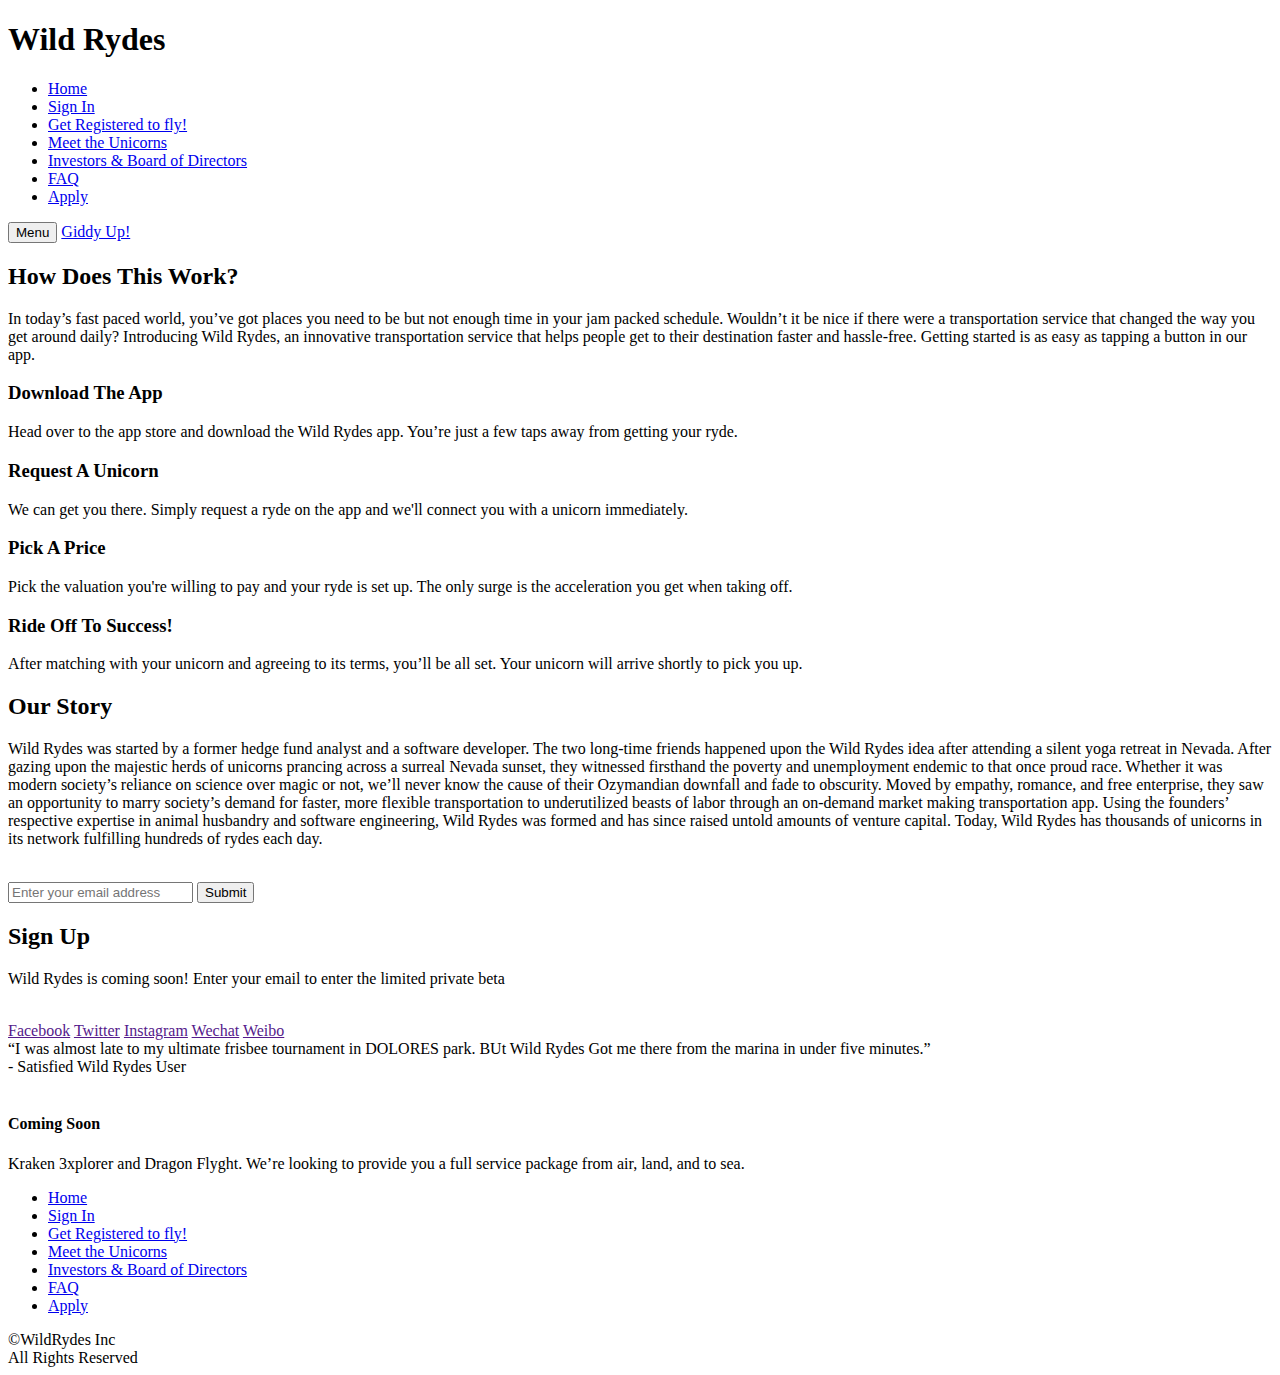
==== index.html @ d830d9fc "Add files via upload" ====
<!doctype html>
<html class="no-js" lang="">
<head>
  <meta charset="utf-8">
  <meta name="description" content="">
  <meta name="viewport" content="width=device-width, initial-scale=1">
  <title>Wild Rydes</title>

  <link rel="stylesheet" href="css/font.css">
  <link rel="stylesheet" href="css/main.css">

  <script src="js/vendor/modernizr.js"></script>
</head>
<body class="page-home">

  <header class="site-header">
    <h1 class="title">Wild Rydes</h1>
    <nav class="site-nav">
      <ul>
        <li><a href="index.html">Home</a></li>
        <li><a href="signin.html">Sign In</a></li>
        <li><a href="register.html">Get Registered to fly!</a></li>
        <li><a href="unicorns.html">Meet the Unicorns</a></li>
        <li><a href="investors.html">Investors &amp; Board of Directors</a></li>
        <li><a href="faq.html">FAQ</a></li>
        <li><a href="apply.html">Apply</a></li>
      </ul>
    </nav>
    <button type="button" class="btn-menu"><span>Menu</span></button>
    <a class="home-button" href="/register.html">Giddy Up!</a>
  </header>

  <section class="home-about">
    <div class="row column large-9 xlarge-6 xxlarge-4">
      <h2 class="section-title">How Does This Work?</h2>
      <p class="content">
        In today’s fast paced world, you’ve got places you need to be but not enough time in your jam packed schedule. Wouldn’t it be nice if there were a transportation service that changed the way you get around daily? Introducing Wild Rydes, an innovative transportation service that helps people get to their destination faster and hassle-free. Getting started is as easy as tapping a button in our app.
      </p>
    </div>

    <div class="row medium-up-2 large-up-4">
      <div class="column">
        <div class="home-about-block">
          <h3 class="title icon-download">Download The App</h3>
          <p class="content">Head over to the app store and download the Wild Rydes app. You’re just a few taps away from getting your ryde.</p>
        </div>
      </div>

      <div class="column">
        <div class="home-about-block">
          <h3 class="title icon-unicorn">Request A Unicorn</h3>
          <p class="content">We can get you there. Simply request a ryde on the app and we'll connect you with a unicorn immediately.</p>
        </div>
      </div>

      <div class="column">
        <div class="home-about-block">
          <h3 class="title icon-price">Pick A Price</h3>
          <p class="content">Pick the valuation you're willing to pay and your ryde is set up. The only surge is the acceleration you get when taking off.</p>
        </div>
      </div>

      <div class="column">
        <div class="home-about-block">
          <h3 class="title icon-success">Ride Off To Success!</h3>
          <p class="content">After matching with your unicorn and agreeing to its terms, you’ll be all set. Your unicorn will arrive shortly to pick you up.</p>
        </div>
      </div>
    </div>
  </section>

  <section class="home-story">
    <div class="row column large-9 xlarge-6 xxlarge-4">
      <h2 class="section-title">Our Story</h2>
      <p class="content">
        Wild Rydes was started by a former hedge fund analyst and a software developer. The two long-time friends happened upon the Wild Rydes idea after attending a silent yoga retreat in Nevada. After gazing upon the majestic herds of unicorns prancing across a surreal Nevada sunset, they witnessed firsthand the poverty and unemployment endemic to that once proud race. Whether it was modern society’s reliance on science over magic or not, we’ll never know the cause of their Ozymandian downfall and fade to obscurity. Moved by empathy, romance, and free enterprise, they saw an opportunity to marry society’s demand for faster, more flexible transportation to underutilized beasts of labor through an on-demand market making transportation app. Using the founders’ respective expertise in animal husbandry and software engineering, Wild Rydes was formed and has since raised untold amounts of venture capital. Today, Wild Rydes has thousands of unicorns in its network fulfilling hundreds of rydes each day.
      </p>
    </div>
  </section>

  <section class="home-sign-up">
    <div class="row column">
      <img class="icon-w" src="images/wr-home-W.png" alt="">

      <form onsubmit="javascript:void(0);">
        <input type="email" placeholder="Enter your email address">
        <button type="button">Submit</button>
      </form>

      <h2 class="section-title">Sign Up</h2>

      <p class="content">Wild Rydes is coming soon! Enter your email to enter the limited private beta</p>

      <div class="apps">
        <a class="app-icon" href=""><img src="images/wr-home-apple.png" alt=""></a>
        <a class="app-icon" href=""><img src="images/wr-home-google.png" alt=""></a>
        <a class="app-icon" href=""><img src="images/wr-home-blackberry.png" alt=""></a>
        <a class="app-icon" href=""><img src="images/wr-home-Xiaomi.png" alt=""></a>
      </div>

      <div class="social">
        <a class="icon-fb" href="">Facebook</a>
        <a class="icon-tw" href="">Twitter</a>
        <a class="icon-ig" href="">Instagram</a>
        <a class="icon-wc" href="">Wechat</a>
        <a class="icon-wb" href="">Weibo</a>
      </div>
    </div>
  </section>

  <section class="home-quote">
    <div class="row column medium-8 xxlarge-6">
      <div class="quote-wrap">
        <div class="quote">
          “I was almost late to my ultimate frisbee tournament in DOLORES park. BUt Wild Rydes Got me there from the marina in under five minutes.”
        </div>
        <div class="quoter">- Satisfied Wild Rydes User</div>
      </div>
    </div>
  </section>

  <section class="kraken-callout">
    <div class="row">
      <div class="columns medium-6 xxlarge-4 xxlarge-offset-2">
        <img src="images/wr-home-kraken.png" alt="">
      </div>

      <div class="columns medium-6 xlarge-5 xxlarge-4">
        <h4 class="title">Coming Soon</h4>
        <p class="content">
          Kraken 3xplorer and Dragon Flyght. We’re looking to provide you a full service package from air, land, and to sea.
        </p>
      </div>
    </div>
  </section>

  <footer class="site-footer">
    <div class="row column">
      <nav class="footer-nav">
        <ul>
          <li><a href="index.html">Home</a></li>
          <li><a href="signin.html">Sign In</a></li>
          <li><a href="register.html">Get Registered to fly!</a></li>
          <li><a href="unicorns.html">Meet the Unicorns</a></li>
          <li><a href="investors.html">Investors & Board of Directors</a></li>
          <li><a href="faq.html">FAQ</a></li>
          <li><a href="apply.html">Apply</a></li>
        </ul>
      </nav>
    </div>

    <div class="row column">
      <div class="footer-legal">
        &copy;WildRydes Inc<br>
        All Rights Reserved
      </div>
    </div>
  </footer>

  <script src="js/vendor.js"></script>

  <script src="js/main.js"></script>
</body>
</html>
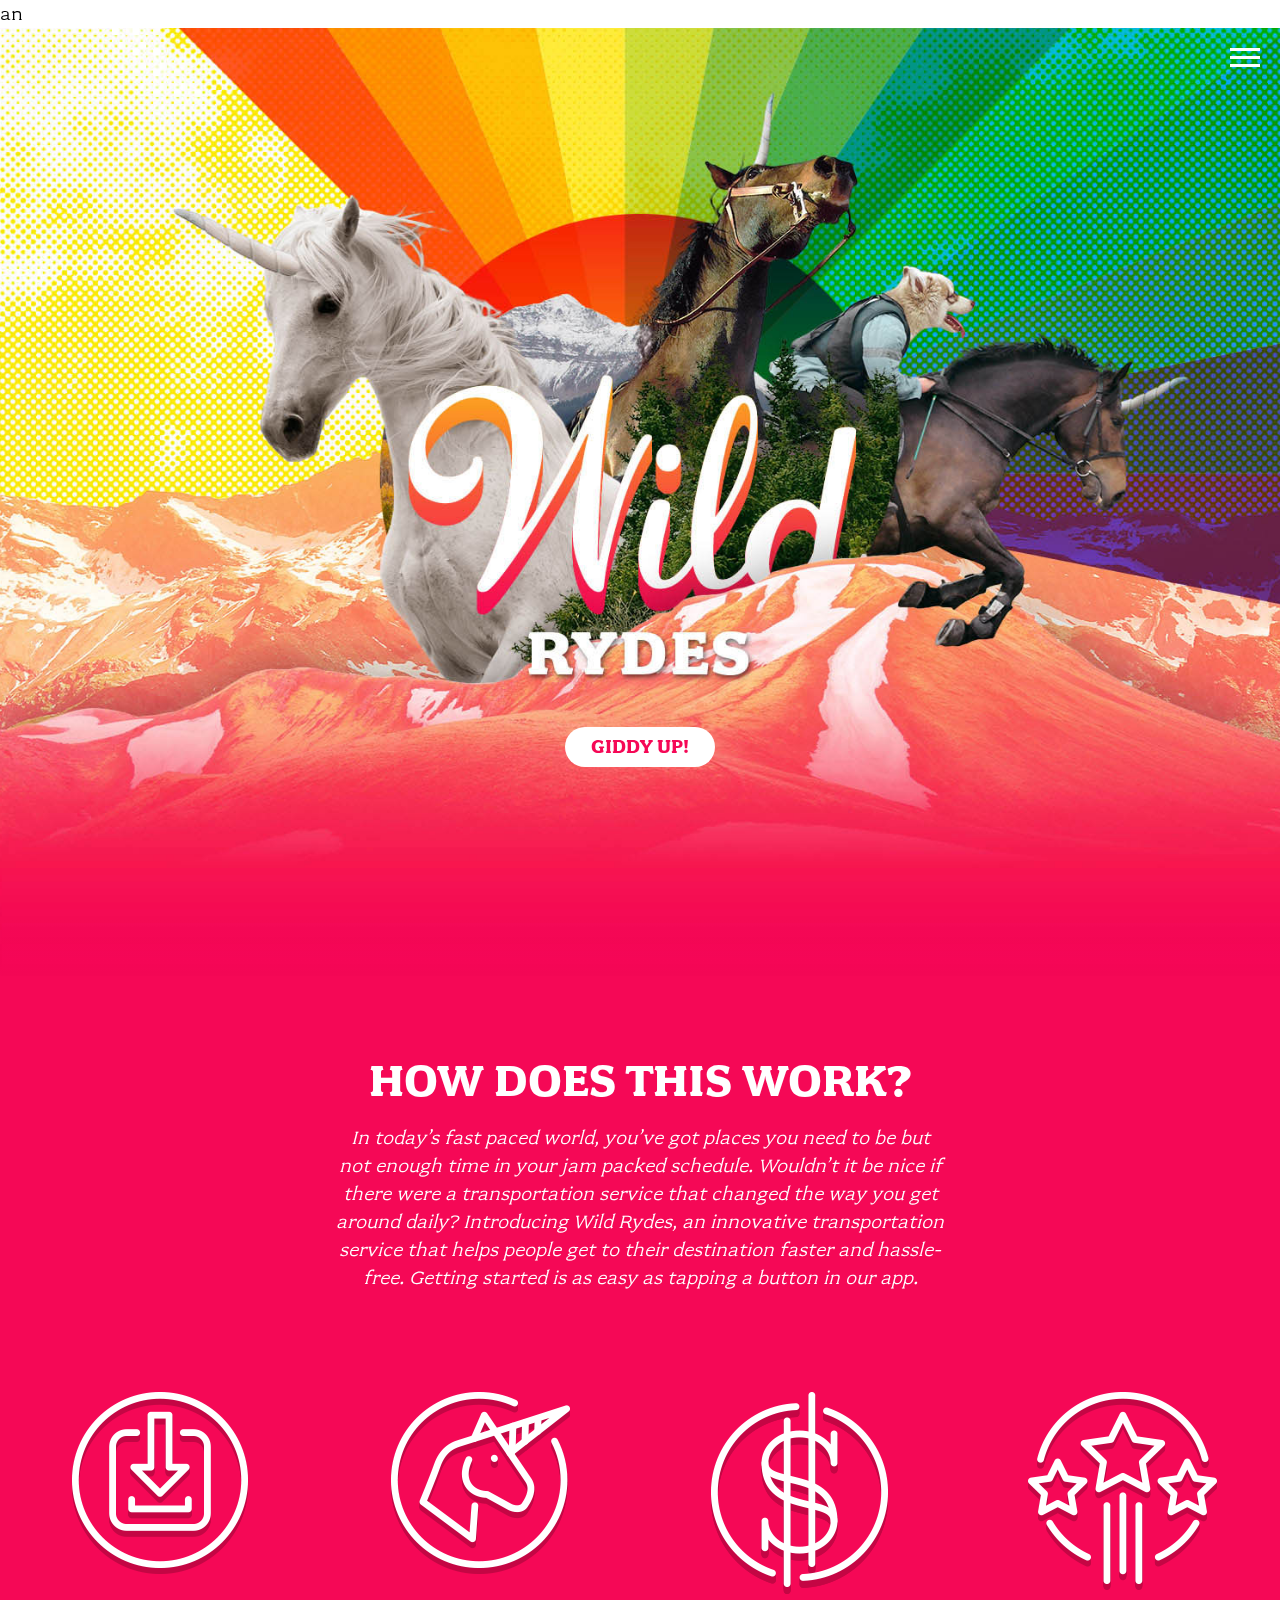
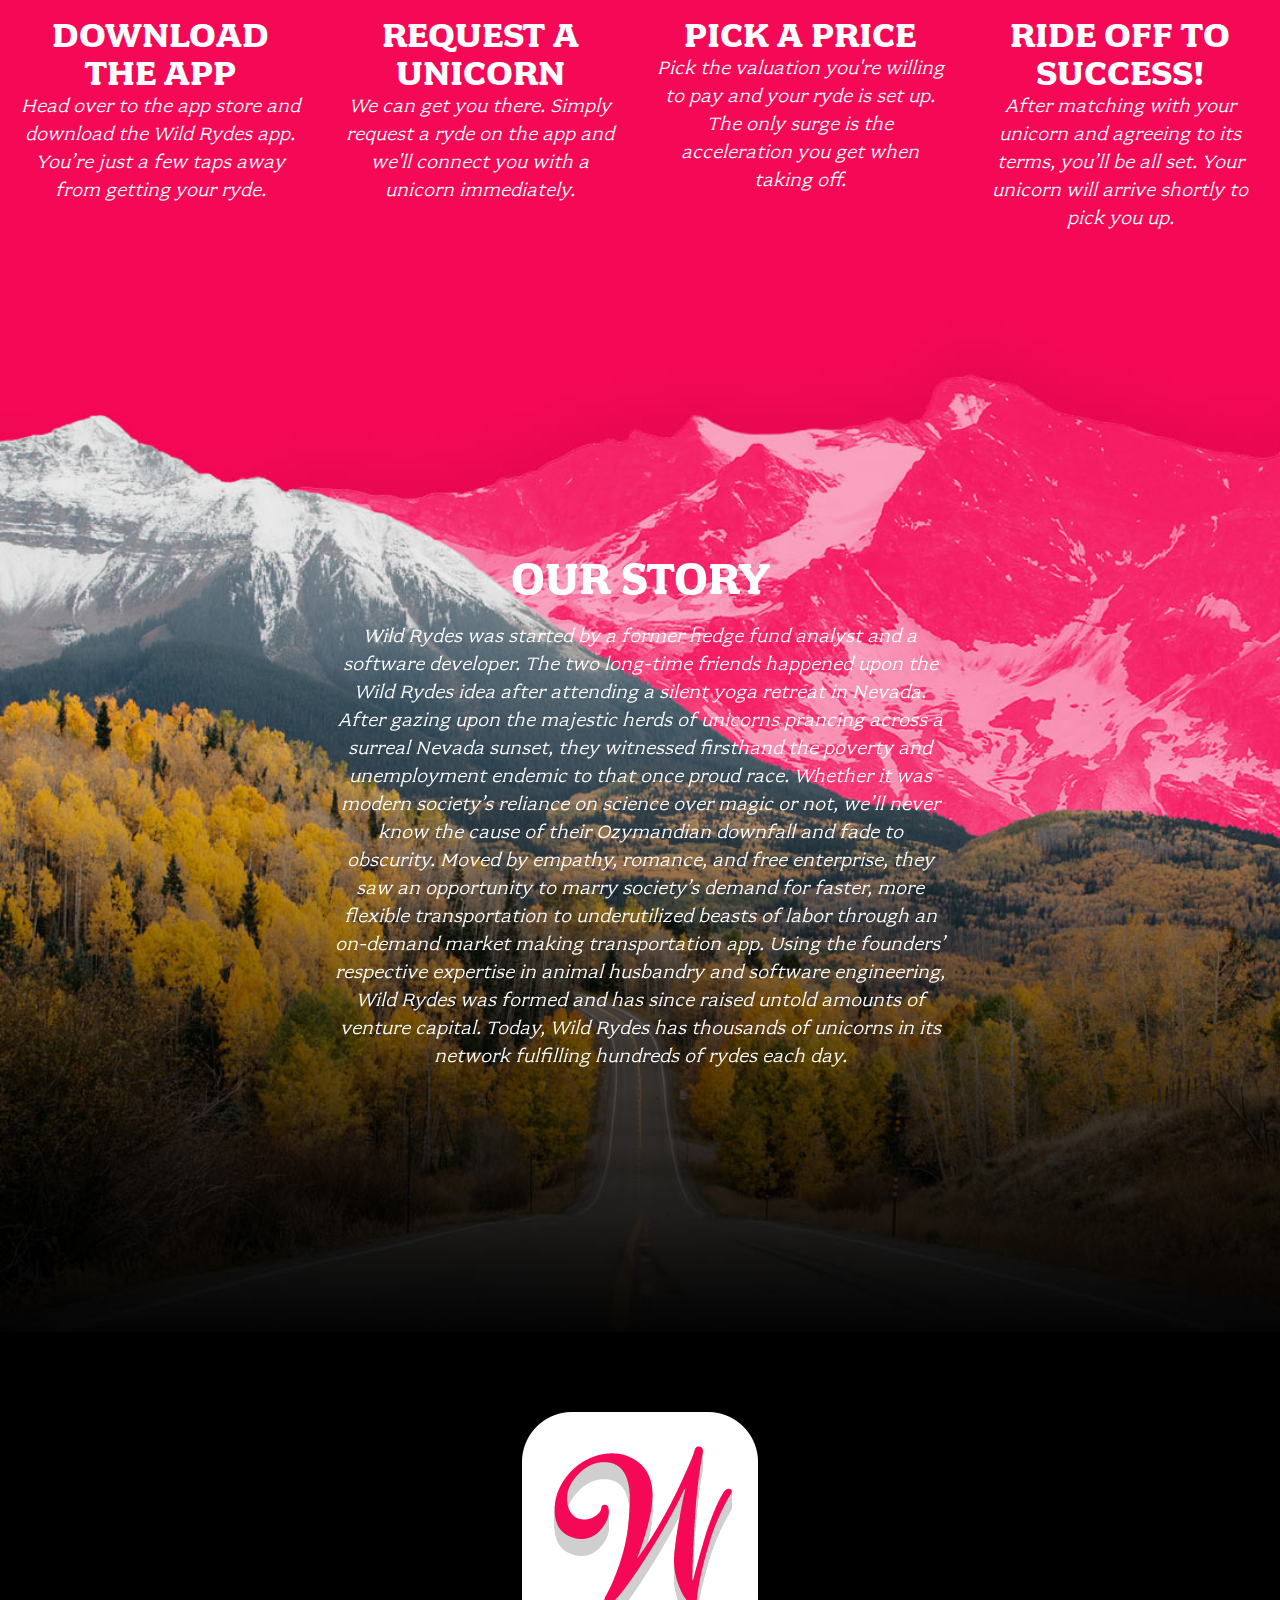
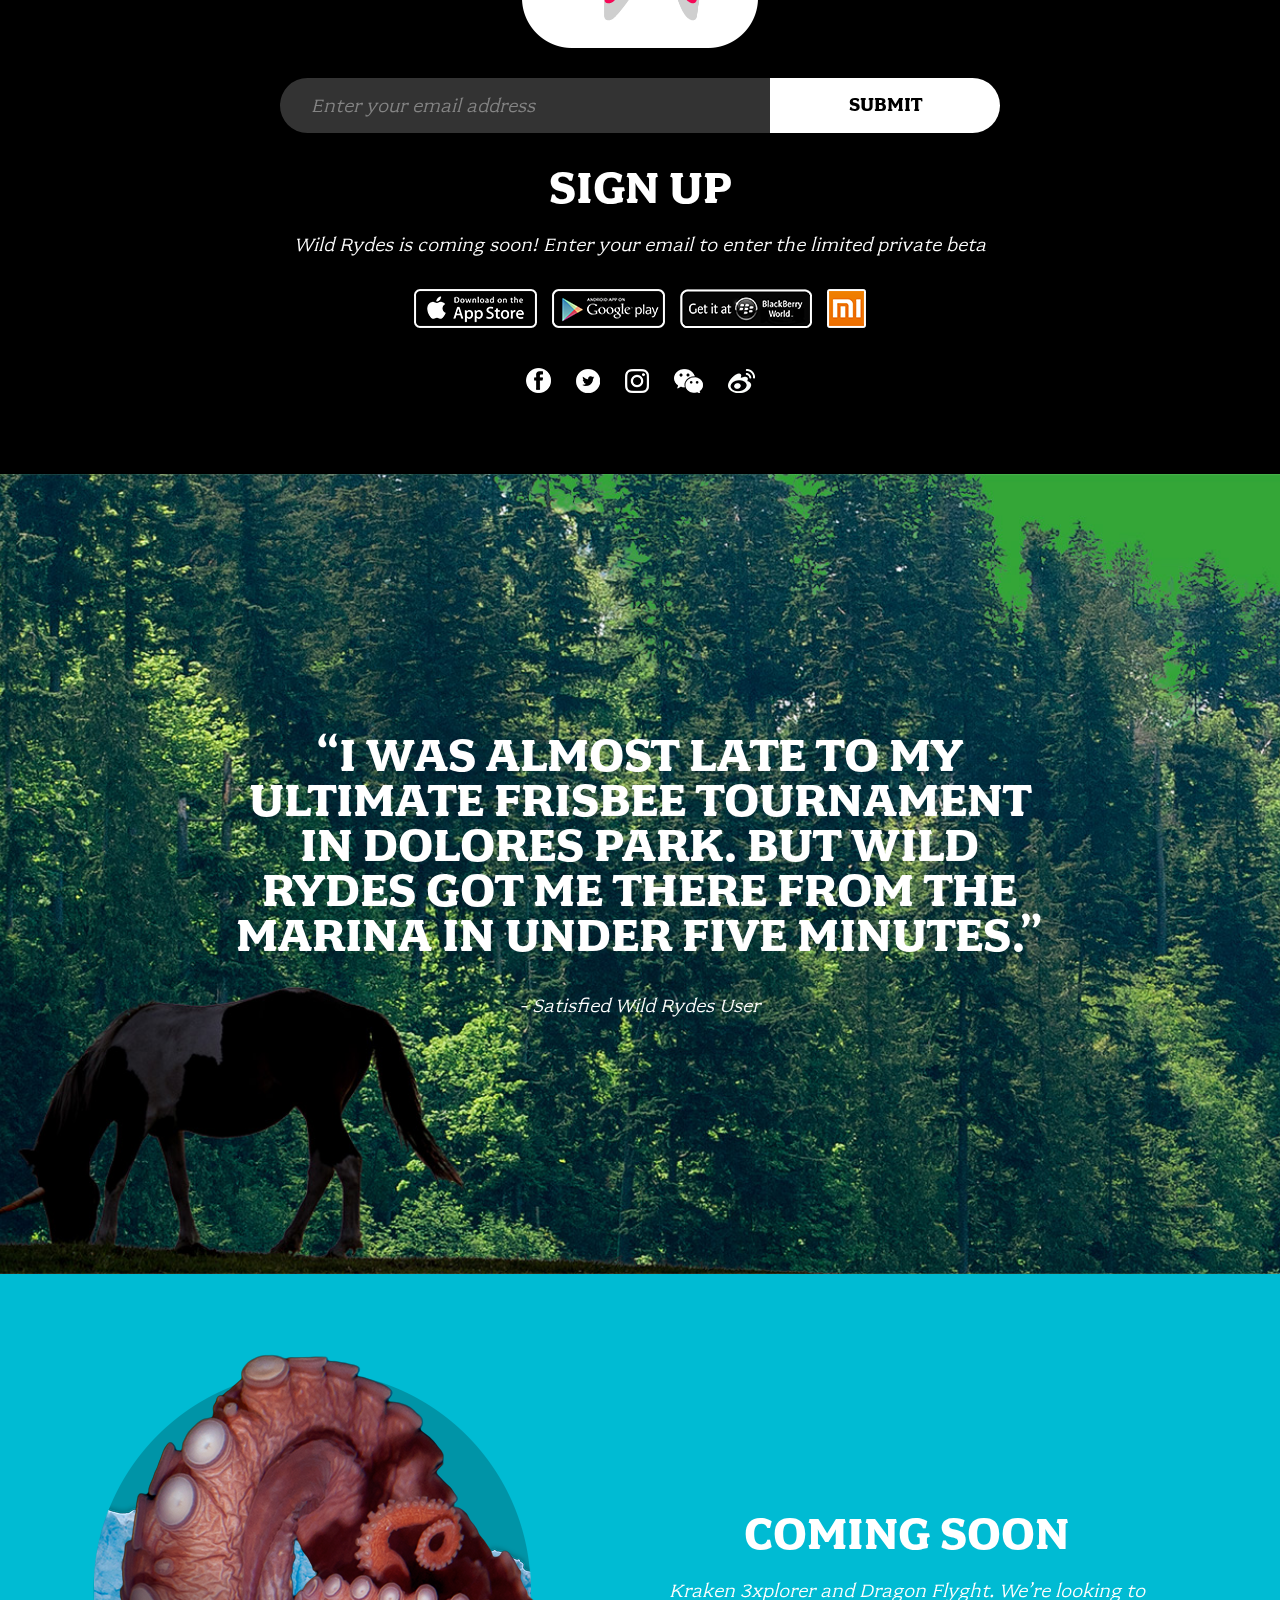
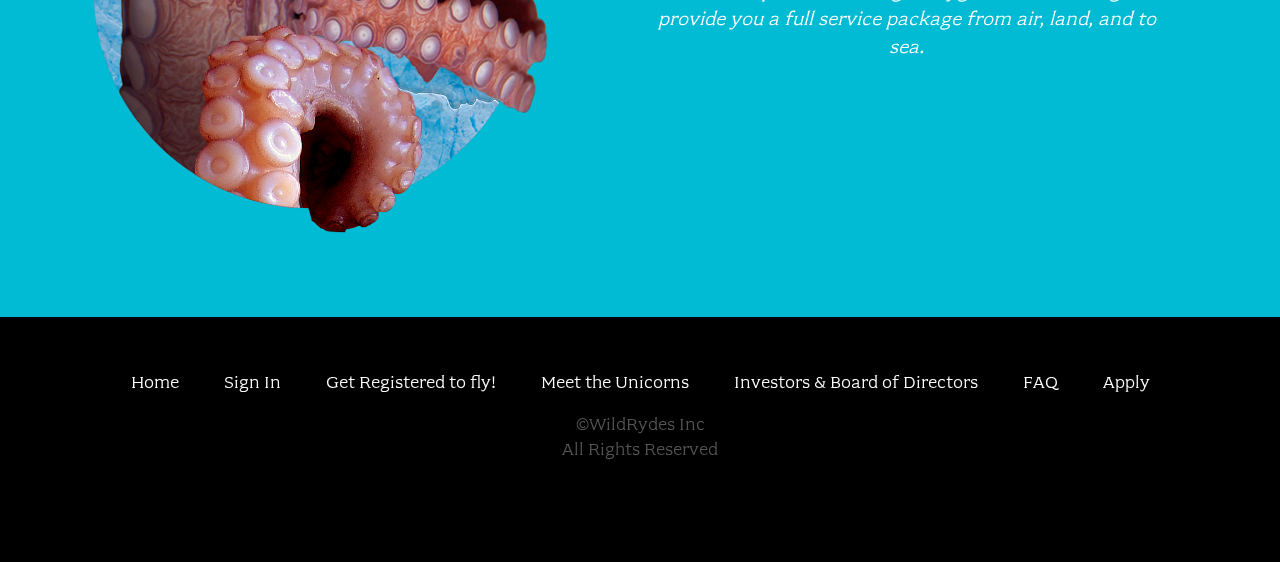
==== commit 1fa9a4ec: "Update index.html" ====
--- a/index.html
+++ b/index.html
@@ -1,4 +1,4 @@
-<!doctype html>
+an <!doctype html>
 <html class="no-js" lang="">
 <head>
   <meta charset="utf-8">
@@ -14,7 +14,7 @@
 <body class="page-home">
 
   <header class="site-header">
-    <h1 class="title">Wild Rydes</h1>
+    <h1 class="title">Ethan Oroshiba's Wild Rydes Sites</h1>
     <nav class="site-nav">
       <ul>
         <li><a href="index.html">Home</a></li>
--- a/css/font.css
+++ b/css/font.css
@@ -0,0 +1,12 @@
+@font-face {
+    font-family: "fairplex-wide";
+    font-style: normal;
+    font-weight: 400;
+    src: url("../fonts/fairplex-wide-n4.woff") format("woff2");
+}
+@font-face {
+    font-family: "fairplex-wide";
+    font-style: normal;
+    font-weight: 700;
+    src: url("../fonts/fairplex-wide-n7.woff") format("woff2");
+}
--- a/css/main.css
+++ b/css/main.css
@@ -0,0 +1 @@
+/*! normalize.css v4.2.0 | MIT License | github.com/necolas/normalize.css */html{font-family:sans-serif;line-height:1.15;-ms-text-size-adjust:100%;-webkit-text-size-adjust:100%}body{margin:0}article,aside,footer,header,nav,section{display:block}h1{font-size:2em;margin:.67em 0}figcaption,figure,main{display:block}figure{margin:1em 40px}hr{box-sizing:content-box;height:0;overflow:visible}pre{font-family:monospace,monospace;font-size:1em}a{background-color:transparent;-webkit-text-decoration-skip:objects}a:active,a:hover{outline-width:0}abbr[title]{border-bottom:none;text-decoration:underline;text-decoration:underline dotted}b,strong{font-weight:inherit;font-weight:bolder}code,kbd,samp{font-family:monospace,monospace;font-size:1em}dfn{font-style:italic}mark{background-color:#ff0;color:#000}small{font-size:80%}sub,sup{font-size:75%;line-height:0;position:relative;vertical-align:baseline}sub{bottom:-.25em}sup{top:-.5em}audio,video{display:inline-block}audio:not([controls]){display:none;height:0}img{border-style:none}svg:not(:root){overflow:hidden}button,input,optgroup,select,textarea{font:inherit;margin:0}optgroup{font-weight:700}button,input{overflow:visible}button,select{text-transform:none}[type=reset],[type=submit],button,html [type=button]{-webkit-appearance:button;cursor:pointer}[type=button]::-moz-focus-inner,[type=reset]::-moz-focus-inner,[type=submit]::-moz-focus-inner,button::-moz-focus-inner{border-style:none;padding:0}[type=button]:-moz-focusring,[type=reset]:-moz-focusring,[type=submit]:-moz-focusring,button:-moz-focusring{outline:1px dotted ButtonText}fieldset{border:1px solid silver;margin:0 2px;padding:.35em .625em .75em}legend{box-sizing:border-box;color:inherit;display:table;max-width:100%;padding:0;white-space:normal}progress{display:inline-block;vertical-align:baseline}textarea{overflow:auto}[type=checkbox],[type=radio]{box-sizing:border-box;padding:0}[type=number]::-webkit-inner-spin-button,[type=number]::-webkit-outer-spin-button{height:auto}[type=search]{-webkit-appearance:textfield;outline-offset:-2px}[type=search]::-webkit-search-cancel-button,[type=search]::-webkit-search-decoration{-webkit-appearance:none}::-webkit-file-upload-button{-webkit-appearance:button;font:inherit}details,menu{display:block}summary{display:list-item}canvas{display:inline-block}[hidden],template{display:none}.row{max-width:96.875rem;margin-left:auto;margin-right:auto}.row:after,.row:before{content:' ';display:table}.row:after{clear:both}.row.collapse>.column,.row.collapse>.columns{padding-left:0;padding-right:0}.row .row{max-width:none;margin-left:-.625rem;margin-right:-.625rem}@media screen and (min-width:40em){.row .row{margin-left:-.9375rem;margin-right:-.9375rem}}.row .row.collapse{margin-left:0;margin-right:0}.row.expanded{max-width:none}.row.expanded .row{margin-left:auto;margin-right:auto}.column,.columns{width:100%;float:left;padding-left:.625rem;padding-right:.625rem}@media screen and (min-width:40em){.column,.columns{padding-left:.9375rem;padding-right:.9375rem}}.column:last-child:not(:first-child),.columns:last-child:not(:first-child){float:right}.column.end:last-child:last-child,.end.columns:last-child:last-child{float:left}.column.row.row,.row.row.columns{float:none}.row .column.row.row,.row .row.row.columns{padding-left:0;padding-right:0;margin-left:0;margin-right:0}.small-1{width:8.3333333333%}.small-push-1{position:relative;left:8.3333333333%}.small-pull-1{position:relative;left:-8.3333333333%}.small-offset-0{margin-left:0}.small-2{width:16.6666666667%}.small-push-2{position:relative;left:16.6666666667%}.small-pull-2{position:relative;left:-16.6666666667%}.small-offset-1{margin-left:8.3333333333%}.small-3{width:25%}.small-push-3{position:relative;left:25%}.small-pull-3{position:relative;left:-25%}.small-offset-2{margin-left:16.6666666667%}.small-4{width:33.3333333333%}.small-push-4{position:relative;left:33.3333333333%}.small-pull-4{position:relative;left:-33.3333333333%}.small-offset-3{margin-left:25%}.small-5{width:41.6666666667%}.small-push-5{position:relative;left:41.6666666667%}.small-pull-5{position:relative;left:-41.6666666667%}.small-offset-4{margin-left:33.3333333333%}.small-6{width:50%}.small-push-6{position:relative;left:50%}.small-pull-6{position:relative;left:-50%}.small-offset-5{margin-left:41.6666666667%}.small-7{width:58.3333333333%}.small-push-7{position:relative;left:58.3333333333%}.small-pull-7{position:relative;left:-58.3333333333%}.small-offset-6{margin-left:50%}.small-8{width:66.6666666667%}.small-push-8{position:relative;left:66.6666666667%}.small-pull-8{position:relative;left:-66.6666666667%}.small-offset-7{margin-left:58.3333333333%}.small-9{width:75%}.small-push-9{position:relative;left:75%}.small-pull-9{position:relative;left:-75%}.small-offset-8{margin-left:66.6666666667%}.small-10{width:83.3333333333%}.small-push-10{position:relative;left:83.3333333333%}.small-pull-10{position:relative;left:-83.3333333333%}.small-offset-9{margin-left:75%}.small-11{width:91.6666666667%}.small-push-11{position:relative;left:91.6666666667%}.small-pull-11{position:relative;left:-91.6666666667%}.small-offset-10{margin-left:83.3333333333%}.small-12{width:100%}.small-offset-11{margin-left:91.6666666667%}.small-up-1>.column,.small-up-1>.columns{width:100%;float:left}.small-up-1>.column:nth-of-type(1n),.small-up-1>.columns:nth-of-type(1n){clear:none}.small-up-1>.column:nth-of-type(1n+1),.small-up-1>.columns:nth-of-type(1n+1){clear:both}.small-up-1>.column:last-child,.small-up-1>.columns:last-child{float:left}.small-up-2>.column,.small-up-2>.columns{width:50%;float:left}.small-up-2>.column:nth-of-type(1n),.small-up-2>.columns:nth-of-type(1n){clear:none}.small-up-2>.column:nth-of-type(2n+1),.small-up-2>.columns:nth-of-type(2n+1){clear:both}.small-up-2>.column:last-child,.small-up-2>.columns:last-child{float:left}.small-up-3>.column,.small-up-3>.columns{width:33.3333333333%;float:left}.small-up-3>.column:nth-of-type(1n),.small-up-3>.columns:nth-of-type(1n){clear:none}.small-up-3>.column:nth-of-type(3n+1),.small-up-3>.columns:nth-of-type(3n+1){clear:both}.small-up-3>.column:last-child,.small-up-3>.columns:last-child{float:left}.small-up-4>.column,.small-up-4>.columns{width:25%;float:left}.small-up-4>.column:nth-of-type(1n),.small-up-4>.columns:nth-of-type(1n){clear:none}.small-up-4>.column:nth-of-type(4n+1),.small-up-4>.columns:nth-of-type(4n+1){clear:both}.small-up-4>.column:last-child,.small-up-4>.columns:last-child{float:left}.small-up-5>.column,.small-up-5>.columns{width:20%;float:left}.small-up-5>.column:nth-of-type(1n),.small-up-5>.columns:nth-of-type(1n){clear:none}.small-up-5>.column:nth-of-type(5n+1),.small-up-5>.columns:nth-of-type(5n+1){clear:both}.small-up-5>.column:last-child,.small-up-5>.columns:last-child{float:left}.small-up-6>.column,.small-up-6>.columns{width:16.6666666667%;float:left}.small-up-6>.column:nth-of-type(1n),.small-up-6>.columns:nth-of-type(1n){clear:none}.small-up-6>.column:nth-of-type(6n+1),.small-up-6>.columns:nth-of-type(6n+1){clear:both}.small-up-6>.column:last-child,.small-up-6>.columns:last-child{float:left}.small-up-7>.column,.small-up-7>.columns{width:14.2857142857%;float:left}.small-up-7>.column:nth-of-type(1n),.small-up-7>.columns:nth-of-type(1n){clear:none}.small-up-7>.column:nth-of-type(7n+1),.small-up-7>.columns:nth-of-type(7n+1){clear:both}.small-up-7>.column:last-child,.small-up-7>.columns:last-child{float:left}.small-up-8>.column,.small-up-8>.columns{width:12.5%;float:left}.small-up-8>.column:nth-of-type(1n),.small-up-8>.columns:nth-of-type(1n){clear:none}.small-up-8>.column:nth-of-type(8n+1),.small-up-8>.columns:nth-of-type(8n+1){clear:both}.small-up-8>.column:last-child,.small-up-8>.columns:last-child{float:left}.small-collapse>.column,.small-collapse>.columns{padding-left:0;padding-right:0}.expanded.row .small-collapse.row,.small-collapse .row{margin-left:0;margin-right:0}.small-uncollapse>.column,.small-uncollapse>.columns{padding-left:.625rem;padding-right:.625rem}.small-centered{float:none;margin-left:auto;margin-right:auto}.small-pull-0,.small-push-0,.small-uncentered{position:static;margin-left:0;margin-right:0;float:left}@media screen and (min-width:40em){.medium-1{width:8.3333333333%}.medium-push-1{position:relative;left:8.3333333333%}.medium-pull-1{position:relative;left:-8.3333333333%}.medium-offset-0{margin-left:0}.medium-2{width:16.6666666667%}.medium-push-2{position:relative;left:16.6666666667%}.medium-pull-2{position:relative;left:-16.6666666667%}.medium-offset-1{margin-left:8.3333333333%}.medium-3{width:25%}.medium-push-3{position:relative;left:25%}.medium-pull-3{position:relative;left:-25%}.medium-offset-2{margin-left:16.6666666667%}.medium-4{width:33.3333333333%}.medium-push-4{position:relative;left:33.3333333333%}.medium-pull-4{position:relative;left:-33.3333333333%}.medium-offset-3{margin-left:25%}.medium-5{width:41.6666666667%}.medium-push-5{position:relative;left:41.6666666667%}.medium-pull-5{position:relative;left:-41.6666666667%}.medium-offset-4{margin-left:33.3333333333%}.medium-6{width:50%}.medium-push-6{position:relative;left:50%}.medium-pull-6{position:relative;left:-50%}.medium-offset-5{margin-left:41.6666666667%}.medium-7{width:58.3333333333%}.medium-push-7{position:relative;left:58.3333333333%}.medium-pull-7{position:relative;left:-58.3333333333%}.medium-offset-6{margin-left:50%}.medium-8{width:66.6666666667%}.medium-push-8{position:relative;left:66.6666666667%}.medium-pull-8{position:relative;left:-66.6666666667%}.medium-offset-7{margin-left:58.3333333333%}.medium-9{width:75%}.medium-push-9{position:relative;left:75%}.medium-pull-9{position:relative;left:-75%}.medium-offset-8{margin-left:66.6666666667%}.medium-10{width:83.3333333333%}.medium-push-10{position:relative;left:83.3333333333%}.medium-pull-10{position:relative;left:-83.3333333333%}.medium-offset-9{margin-left:75%}.medium-11{width:91.6666666667%}.medium-push-11{position:relative;left:91.6666666667%}.medium-pull-11{position:relative;left:-91.6666666667%}.medium-offset-10{margin-left:83.3333333333%}.medium-12{width:100%}.medium-offset-11{margin-left:91.6666666667%}.medium-up-1>.column,.medium-up-1>.columns{width:100%;float:left}.medium-up-1>.column:nth-of-type(1n),.medium-up-1>.columns:nth-of-type(1n){clear:none}.medium-up-1>.column:nth-of-type(1n+1),.medium-up-1>.columns:nth-of-type(1n+1){clear:both}.medium-up-1>.column:last-child,.medium-up-1>.columns:last-child{float:left}.medium-up-2>.column,.medium-up-2>.columns{width:50%;float:left}.medium-up-2>.column:nth-of-type(1n),.medium-up-2>.columns:nth-of-type(1n){clear:none}.medium-up-2>.column:nth-of-type(2n+1),.medium-up-2>.columns:nth-of-type(2n+1){clear:both}.medium-up-2>.column:last-child,.medium-up-2>.columns:last-child{float:left}.medium-up-3>.column,.medium-up-3>.columns{width:33.3333333333%;float:left}.medium-up-3>.column:nth-of-type(1n),.medium-up-3>.columns:nth-of-type(1n){clear:none}.medium-up-3>.column:nth-of-type(3n+1),.medium-up-3>.columns:nth-of-type(3n+1){clear:both}.medium-up-3>.column:last-child,.medium-up-3>.columns:last-child{float:left}.medium-up-4>.column,.medium-up-4>.columns{width:25%;float:left}.medium-up-4>.column:nth-of-type(1n),.medium-up-4>.columns:nth-of-type(1n){clear:none}.medium-up-4>.column:nth-of-type(4n+1),.medium-up-4>.columns:nth-of-type(4n+1){clear:both}.medium-up-4>.column:last-child,.medium-up-4>.columns:last-child{float:left}.medium-up-5>.column,.medium-up-5>.columns{width:20%;float:left}.medium-up-5>.column:nth-of-type(1n),.medium-up-5>.columns:nth-of-type(1n){clear:none}.medium-up-5>.column:nth-of-type(5n+1),.medium-up-5>.columns:nth-of-type(5n+1){clear:both}.medium-up-5>.column:last-child,.medium-up-5>.columns:last-child{float:left}.medium-up-6>.column,.medium-up-6>.columns{width:16.6666666667%;float:left}.medium-up-6>.column:nth-of-type(1n),.medium-up-6>.columns:nth-of-type(1n){clear:none}.medium-up-6>.column:nth-of-type(6n+1),.medium-up-6>.columns:nth-of-type(6n+1){clear:both}.medium-up-6>.column:last-child,.medium-up-6>.columns:last-child{float:left}.medium-up-7>.column,.medium-up-7>.columns{width:14.2857142857%;float:left}.medium-up-7>.column:nth-of-type(1n),.medium-up-7>.columns:nth-of-type(1n){clear:none}.medium-up-7>.column:nth-of-type(7n+1),.medium-up-7>.columns:nth-of-type(7n+1){clear:both}.medium-up-7>.column:last-child,.medium-up-7>.columns:last-child{float:left}.medium-up-8>.column,.medium-up-8>.columns{width:12.5%;float:left}.medium-up-8>.column:nth-of-type(1n),.medium-up-8>.columns:nth-of-type(1n){clear:none}.medium-up-8>.column:nth-of-type(8n+1),.medium-up-8>.columns:nth-of-type(8n+1){clear:both}.medium-up-8>.column:last-child,.medium-up-8>.columns:last-child{float:left}.medium-collapse>.column,.medium-collapse>.columns{padding-left:0;padding-right:0}.expanded.row .medium-collapse.row,.medium-collapse .row{margin-left:0;margin-right:0}.medium-uncollapse>.column,.medium-uncollapse>.columns{padding-left:.9375rem;padding-right:.9375rem}.medium-centered{float:none;margin-left:auto;margin-right:auto}.medium-pull-0,.medium-push-0,.medium-uncentered{position:static;margin-left:0;margin-right:0;float:left}}@media screen and (min-width:64em){.large-1{width:8.3333333333%}.large-push-1{position:relative;left:8.3333333333%}.large-pull-1{position:relative;left:-8.3333333333%}.large-offset-0{margin-left:0}.large-2{width:16.6666666667%}.large-push-2{position:relative;left:16.6666666667%}.large-pull-2{position:relative;left:-16.6666666667%}.large-offset-1{margin-left:8.3333333333%}.large-3{width:25%}.large-push-3{position:relative;left:25%}.large-pull-3{position:relative;left:-25%}.large-offset-2{margin-left:16.6666666667%}.large-4{width:33.3333333333%}.large-push-4{position:relative;left:33.3333333333%}.large-pull-4{position:relative;left:-33.3333333333%}.large-offset-3{margin-left:25%}.large-5{width:41.6666666667%}.large-push-5{position:relative;left:41.6666666667%}.large-pull-5{position:relative;left:-41.6666666667%}.large-offset-4{margin-left:33.3333333333%}.large-6{width:50%}.large-push-6{position:relative;left:50%}.large-pull-6{position:relative;left:-50%}.large-offset-5{margin-left:41.6666666667%}.large-7{width:58.3333333333%}.large-push-7{position:relative;left:58.3333333333%}.large-pull-7{position:relative;left:-58.3333333333%}.large-offset-6{margin-left:50%}.large-8{width:66.6666666667%}.large-push-8{position:relative;left:66.6666666667%}.large-pull-8{position:relative;left:-66.6666666667%}.large-offset-7{margin-left:58.3333333333%}.large-9{width:75%}.large-push-9{position:relative;left:75%}.large-pull-9{position:relative;left:-75%}.large-offset-8{margin-left:66.6666666667%}.large-10{width:83.3333333333%}.large-push-10{position:relative;left:83.3333333333%}.large-pull-10{position:relative;left:-83.3333333333%}.large-offset-9{margin-left:75%}.large-11{width:91.6666666667%}.large-push-11{position:relative;left:91.6666666667%}.large-pull-11{position:relative;left:-91.6666666667%}.large-offset-10{margin-left:83.3333333333%}.large-12{width:100%}.large-offset-11{margin-left:91.6666666667%}.large-up-1>.column,.large-up-1>.columns{width:100%;float:left}.large-up-1>.column:nth-of-type(1n),.large-up-1>.columns:nth-of-type(1n){clear:none}.large-up-1>.column:nth-of-type(1n+1),.large-up-1>.columns:nth-of-type(1n+1){clear:both}.large-up-1>.column:last-child,.large-up-1>.columns:last-child{float:left}.large-up-2>.column,.large-up-2>.columns{width:50%;float:left}.large-up-2>.column:nth-of-type(1n),.large-up-2>.columns:nth-of-type(1n){clear:none}.large-up-2>.column:nth-of-type(2n+1),.large-up-2>.columns:nth-of-type(2n+1){clear:both}.large-up-2>.column:last-child,.large-up-2>.columns:last-child{float:left}.large-up-3>.column,.large-up-3>.columns{width:33.3333333333%;float:left}.large-up-3>.column:nth-of-type(1n),.large-up-3>.columns:nth-of-type(1n){clear:none}.large-up-3>.column:nth-of-type(3n+1),.large-up-3>.columns:nth-of-type(3n+1){clear:both}.large-up-3>.column:last-child,.large-up-3>.columns:last-child{float:left}.large-up-4>.column,.large-up-4>.columns{width:25%;float:left}.large-up-4>.column:nth-of-type(1n),.large-up-4>.columns:nth-of-type(1n){clear:none}.large-up-4>.column:nth-of-type(4n+1),.large-up-4>.columns:nth-of-type(4n+1){clear:both}.large-up-4>.column:last-child,.large-up-4>.columns:last-child{float:left}.large-up-5>.column,.large-up-5>.columns{width:20%;float:left}.large-up-5>.column:nth-of-type(1n),.large-up-5>.columns:nth-of-type(1n){clear:none}.large-up-5>.column:nth-of-type(5n+1),.large-up-5>.columns:nth-of-type(5n+1){clear:both}.large-up-5>.column:last-child,.large-up-5>.columns:last-child{float:left}.large-up-6>.column,.large-up-6>.columns{width:16.6666666667%;float:left}.large-up-6>.column:nth-of-type(1n),.large-up-6>.columns:nth-of-type(1n){clear:none}.large-up-6>.column:nth-of-type(6n+1),.large-up-6>.columns:nth-of-type(6n+1){clear:both}.large-up-6>.column:last-child,.large-up-6>.columns:last-child{float:left}.large-up-7>.column,.large-up-7>.columns{width:14.2857142857%;float:left}.large-up-7>.column:nth-of-type(1n),.large-up-7>.columns:nth-of-type(1n){clear:none}.large-up-7>.column:nth-of-type(7n+1),.large-up-7>.columns:nth-of-type(7n+1){clear:both}.large-up-7>.column:last-child,.large-up-7>.columns:last-child{float:left}.large-up-8>.column,.large-up-8>.columns{width:12.5%;float:left}.large-up-8>.column:nth-of-type(1n),.large-up-8>.columns:nth-of-type(1n){clear:none}.large-up-8>.column:nth-of-type(8n+1),.large-up-8>.columns:nth-of-type(8n+1){clear:both}.large-up-8>.column:last-child,.large-up-8>.columns:last-child{float:left}.large-collapse>.column,.large-collapse>.columns{padding-left:0;padding-right:0}.expanded.row .large-collapse.row,.large-collapse .row{margin-left:0;margin-right:0}.large-uncollapse>.column,.large-uncollapse>.columns{padding-left:.9375rem;padding-right:.9375rem}.large-centered{float:none;margin-left:auto;margin-right:auto}.large-pull-0,.large-push-0,.large-uncentered{position:static;margin-left:0;margin-right:0;float:left}}@media screen and (min-width:75em){.xlarge-1{width:8.3333333333%}.xlarge-push-1{position:relative;left:8.3333333333%}.xlarge-pull-1{position:relative;left:-8.3333333333%}.xlarge-offset-0{margin-left:0}.xlarge-2{width:16.6666666667%}.xlarge-push-2{position:relative;left:16.6666666667%}.xlarge-pull-2{position:relative;left:-16.6666666667%}.xlarge-offset-1{margin-left:8.3333333333%}.xlarge-3{width:25%}.xlarge-push-3{position:relative;left:25%}.xlarge-pull-3{position:relative;left:-25%}.xlarge-offset-2{margin-left:16.6666666667%}.xlarge-4{width:33.3333333333%}.xlarge-push-4{position:relative;left:33.3333333333%}.xlarge-pull-4{position:relative;left:-33.3333333333%}.xlarge-offset-3{margin-left:25%}.xlarge-5{width:41.6666666667%}.xlarge-push-5{position:relative;left:41.6666666667%}.xlarge-pull-5{position:relative;left:-41.6666666667%}.xlarge-offset-4{margin-left:33.3333333333%}.xlarge-6{width:50%}.xlarge-push-6{position:relative;left:50%}.xlarge-pull-6{position:relative;left:-50%}.xlarge-offset-5{margin-left:41.6666666667%}.xlarge-7{width:58.3333333333%}.xlarge-push-7{position:relative;left:58.3333333333%}.xlarge-pull-7{position:relative;left:-58.3333333333%}.xlarge-offset-6{margin-left:50%}.xlarge-8{width:66.6666666667%}.xlarge-push-8{position:relative;left:66.6666666667%}.xlarge-pull-8{position:relative;left:-66.6666666667%}.xlarge-offset-7{margin-left:58.3333333333%}.xlarge-9{width:75%}.xlarge-push-9{position:relative;left:75%}.xlarge-pull-9{position:relative;left:-75%}.xlarge-offset-8{margin-left:66.6666666667%}.xlarge-10{width:83.3333333333%}.xlarge-push-10{position:relative;left:83.3333333333%}.xlarge-pull-10{position:relative;left:-83.3333333333%}.xlarge-offset-9{margin-left:75%}.xlarge-11{width:91.6666666667%}.xlarge-push-11{position:relative;left:91.6666666667%}.xlarge-pull-11{position:relative;left:-91.6666666667%}.xlarge-offset-10{margin-left:83.3333333333%}.xlarge-12{width:100%}.xlarge-offset-11{margin-left:91.6666666667%}.xlarge-up-1>.column,.xlarge-up-1>.columns{width:100%;float:left}.xlarge-up-1>.column:nth-of-type(1n),.xlarge-up-1>.columns:nth-of-type(1n){clear:none}.xlarge-up-1>.column:nth-of-type(1n+1),.xlarge-up-1>.columns:nth-of-type(1n+1){clear:both}.xlarge-up-1>.column:last-child,.xlarge-up-1>.columns:last-child{float:left}.xlarge-up-2>.column,.xlarge-up-2>.columns{width:50%;float:left}.xlarge-up-2>.column:nth-of-type(1n),.xlarge-up-2>.columns:nth-of-type(1n){clear:none}.xlarge-up-2>.column:nth-of-type(2n+1),.xlarge-up-2>.columns:nth-of-type(2n+1){clear:both}.xlarge-up-2>.column:last-child,.xlarge-up-2>.columns:last-child{float:left}.xlarge-up-3>.column,.xlarge-up-3>.columns{width:33.3333333333%;float:left}.xlarge-up-3>.column:nth-of-type(1n),.xlarge-up-3>.columns:nth-of-type(1n){clear:none}.xlarge-up-3>.column:nth-of-type(3n+1),.xlarge-up-3>.columns:nth-of-type(3n+1){clear:both}.xlarge-up-3>.column:last-child,.xlarge-up-3>.columns:last-child{float:left}.xlarge-up-4>.column,.xlarge-up-4>.columns{width:25%;float:left}.xlarge-up-4>.column:nth-of-type(1n),.xlarge-up-4>.columns:nth-of-type(1n){clear:none}.xlarge-up-4>.column:nth-of-type(4n+1),.xlarge-up-4>.columns:nth-of-type(4n+1){clear:both}.xlarge-up-4>.column:last-child,.xlarge-up-4>.columns:last-child{float:left}.xlarge-up-5>.column,.xlarge-up-5>.columns{width:20%;float:left}.xlarge-up-5>.column:nth-of-type(1n),.xlarge-up-5>.columns:nth-of-type(1n){clear:none}.xlarge-up-5>.column:nth-of-type(5n+1),.xlarge-up-5>.columns:nth-of-type(5n+1){clear:both}.xlarge-up-5>.column:last-child,.xlarge-up-5>.columns:last-child{float:left}.xlarge-up-6>.column,.xlarge-up-6>.columns{width:16.6666666667%;float:left}.xlarge-up-6>.column:nth-of-type(1n),.xlarge-up-6>.columns:nth-of-type(1n){clear:none}.xlarge-up-6>.column:nth-of-type(6n+1),.xlarge-up-6>.columns:nth-of-type(6n+1){clear:both}.xlarge-up-6>.column:last-child,.xlarge-up-6>.columns:last-child{float:left}.xlarge-up-7>.column,.xlarge-up-7>.columns{width:14.2857142857%;float:left}.xlarge-up-7>.column:nth-of-type(1n),.xlarge-up-7>.columns:nth-of-type(1n){clear:none}.xlarge-up-7>.column:nth-of-type(7n+1),.xlarge-up-7>.columns:nth-of-type(7n+1){clear:both}.xlarge-up-7>.column:last-child,.xlarge-up-7>.columns:last-child{float:left}.xlarge-up-8>.column,.xlarge-up-8>.columns{width:12.5%;float:left}.xlarge-up-8>.column:nth-of-type(1n),.xlarge-up-8>.columns:nth-of-type(1n){clear:none}.xlarge-up-8>.column:nth-of-type(8n+1),.xlarge-up-8>.columns:nth-of-type(8n+1){clear:both}.xlarge-up-8>.column:last-child,.xlarge-up-8>.columns:last-child{float:left}.xlarge-collapse>.column,.xlarge-collapse>.columns{padding-left:0;padding-right:0}.expanded.row .xlarge-collapse.row,.xlarge-collapse .row{margin-left:0;margin-right:0}.xlarge-uncollapse>.column,.xlarge-uncollapse>.columns{padding-left:.9375rem;padding-right:.9375rem}.xlarge-centered{float:none;margin-left:auto;margin-right:auto}.xlarge-pull-0,.xlarge-push-0,.xlarge-uncentered{position:static;margin-left:0;margin-right:0;float:left}}@media screen and (min-width:90em){.xxlarge-1{width:8.3333333333%}.xxlarge-push-1{position:relative;left:8.3333333333%}.xxlarge-pull-1{position:relative;left:-8.3333333333%}.xxlarge-offset-0{margin-left:0}.xxlarge-2{width:16.6666666667%}.xxlarge-push-2{position:relative;left:16.6666666667%}.xxlarge-pull-2{position:relative;left:-16.6666666667%}.xxlarge-offset-1{margin-left:8.3333333333%}.xxlarge-3{width:25%}.xxlarge-push-3{position:relative;left:25%}.xxlarge-pull-3{position:relative;left:-25%}.xxlarge-offset-2{margin-left:16.6666666667%}.xxlarge-4{width:33.3333333333%}.xxlarge-push-4{position:relative;left:33.3333333333%}.xxlarge-pull-4{position:relative;left:-33.3333333333%}.xxlarge-offset-3{margin-left:25%}.xxlarge-5{width:41.6666666667%}.xxlarge-push-5{position:relative;left:41.6666666667%}.xxlarge-pull-5{position:relative;left:-41.6666666667%}.xxlarge-offset-4{margin-left:33.3333333333%}.xxlarge-6{width:50%}.xxlarge-push-6{position:relative;left:50%}.xxlarge-pull-6{position:relative;left:-50%}.xxlarge-offset-5{margin-left:41.6666666667%}.xxlarge-7{width:58.3333333333%}.xxlarge-push-7{position:relative;left:58.3333333333%}.xxlarge-pull-7{position:relative;left:-58.3333333333%}.xxlarge-offset-6{margin-left:50%}.xxlarge-8{width:66.6666666667%}.xxlarge-push-8{position:relative;left:66.6666666667%}.xxlarge-pull-8{position:relative;left:-66.6666666667%}.xxlarge-offset-7{margin-left:58.3333333333%}.xxlarge-9{width:75%}.xxlarge-push-9{position:relative;left:75%}.xxlarge-pull-9{position:relative;left:-75%}.xxlarge-offset-8{margin-left:66.6666666667%}.xxlarge-10{width:83.3333333333%}.xxlarge-push-10{position:relative;left:83.3333333333%}.xxlarge-pull-10{position:relative;left:-83.3333333333%}.xxlarge-offset-9{margin-left:75%}.xxlarge-11{width:91.6666666667%}.xxlarge-push-11{position:relative;left:91.6666666667%}.xxlarge-pull-11{position:relative;left:-91.6666666667%}.xxlarge-offset-10{margin-left:83.3333333333%}.xxlarge-12{width:100%}.xxlarge-offset-11{margin-left:91.6666666667%}.xxlarge-up-1>.column,.xxlarge-up-1>.columns{width:100%;float:left}.xxlarge-up-1>.column:nth-of-type(1n),.xxlarge-up-1>.columns:nth-of-type(1n){clear:none}.xxlarge-up-1>.column:nth-of-type(1n+1),.xxlarge-up-1>.columns:nth-of-type(1n+1){clear:both}.xxlarge-up-1>.column:last-child,.xxlarge-up-1>.columns:last-child{float:left}.xxlarge-up-2>.column,.xxlarge-up-2>.columns{width:50%;float:left}.xxlarge-up-2>.column:nth-of-type(1n),.xxlarge-up-2>.columns:nth-of-type(1n){clear:none}.xxlarge-up-2>.column:nth-of-type(2n+1),.xxlarge-up-2>.columns:nth-of-type(2n+1){clear:both}.xxlarge-up-2>.column:last-child,.xxlarge-up-2>.columns:last-child{float:left}.xxlarge-up-3>.column,.xxlarge-up-3>.columns{width:33.3333333333%;float:left}.xxlarge-up-3>.column:nth-of-type(1n),.xxlarge-up-3>.columns:nth-of-type(1n){clear:none}.xxlarge-up-3>.column:nth-of-type(3n+1),.xxlarge-up-3>.columns:nth-of-type(3n+1){clear:both}.xxlarge-up-3>.column:last-child,.xxlarge-up-3>.columns:last-child{float:left}.xxlarge-up-4>.column,.xxlarge-up-4>.columns{width:25%;float:left}.xxlarge-up-4>.column:nth-of-type(1n),.xxlarge-up-4>.columns:nth-of-type(1n){clear:none}.xxlarge-up-4>.column:nth-of-type(4n+1),.xxlarge-up-4>.columns:nth-of-type(4n+1){clear:both}.xxlarge-up-4>.column:last-child,.xxlarge-up-4>.columns:last-child{float:left}.xxlarge-up-5>.column,.xxlarge-up-5>.columns{width:20%;float:left}.xxlarge-up-5>.column:nth-of-type(1n),.xxlarge-up-5>.columns:nth-of-type(1n){clear:none}.xxlarge-up-5>.column:nth-of-type(5n+1),.xxlarge-up-5>.columns:nth-of-type(5n+1){clear:both}.xxlarge-up-5>.column:last-child,.xxlarge-up-5>.columns:last-child{float:left}.xxlarge-up-6>.column,.xxlarge-up-6>.columns{width:16.6666666667%;float:left}.xxlarge-up-6>.column:nth-of-type(1n),.xxlarge-up-6>.columns:nth-of-type(1n){clear:none}.xxlarge-up-6>.column:nth-of-type(6n+1),.xxlarge-up-6>.columns:nth-of-type(6n+1){clear:both}.xxlarge-up-6>.column:last-child,.xxlarge-up-6>.columns:last-child{float:left}.xxlarge-up-7>.column,.xxlarge-up-7>.columns{width:14.2857142857%;float:left}.xxlarge-up-7>.column:nth-of-type(1n),.xxlarge-up-7>.columns:nth-of-type(1n){clear:none}.xxlarge-up-7>.column:nth-of-type(7n+1),.xxlarge-up-7>.columns:nth-of-type(7n+1){clear:both}.xxlarge-up-7>.column:last-child,.xxlarge-up-7>.columns:last-child{float:left}.xxlarge-up-8>.column,.xxlarge-up-8>.columns{width:12.5%;float:left}.xxlarge-up-8>.column:nth-of-type(1n),.xxlarge-up-8>.columns:nth-of-type(1n){clear:none}.xxlarge-up-8>.column:nth-of-type(8n+1),.xxlarge-up-8>.columns:nth-of-type(8n+1){clear:both}.xxlarge-up-8>.column:last-child,.xxlarge-up-8>.columns:last-child{float:left}.xxlarge-collapse>.column,.xxlarge-collapse>.columns{padding-left:0;padding-right:0}.expanded.row .xxlarge-collapse.row,.xxlarge-collapse .row{margin-left:0;margin-right:0}.xxlarge-uncollapse>.column,.xxlarge-uncollapse>.columns{padding-left:.9375rem;padding-right:.9375rem}.xxlarge-centered{float:none;margin-left:auto;margin-right:auto}.xxlarge-pull-0,.xxlarge-push-0,.xxlarge-uncentered{position:static;margin-left:0;margin-right:0;float:left}}.footer-nav ul,.site-nav ul{margin:0;padding:0;list-style:none}*,:after,:before{box-sizing:border-box}html{line-height:1.4}html.menu-opened{overflow:hidden}body{font-family:fairplex-wide,serif;font-size:125%;-webkit-font-smoothing:antialiased;-moz-osx-font-smoothing:grayscale}h1,h2,h3,h4,h5{line-height:1;margin:0 0 .9375rem;text-transform:uppercase;font-size:1.5rem}@media screen and (min-width:40em){h1,h2,h3,h4,h5{font-size:2.25rem}}@media screen and (min-width:64em){h1,h2,h3,h4,h5{font-size:3rem}}::-webkit-input-placeholder{color:hsla(0,0%,100%,.4);font-style:italic}::-moz-placeholder{color:hsla(0,0%,100%,.4);font-style:italic}:-ms-input-placeholder{color:hsla(0,0%,100%,.4);font-style:italic}a{color:#f50856;text-decoration:none}img{max-width:100%}.content{font-style:italic}.site-nav{background:url(../images/star-pattern.png) 50% hsla(0,0%,100%,.2);-webkit-box-align:center;-ms-flex-align:center;align-items:center;display:-webkit-box;display:-ms-flexbox;display:flex;-webkit-box-pack:center;-ms-flex-pack:center;justify-content:center;text-align:center;position:fixed;top:0;left:0;opacity:0;height:100vh;width:100%;z-index:-1;-webkit-transition:all .2s ease-in-out;transition:all .2s ease-in-out}.menu-opened .site-nav{opacity:1;z-index:100}.site-nav li{margin:.9375rem 0}.site-nav a{color:#000;font-weight:700}.site-nav a:hover{color:#f50856}@media screen and (min-width:40em){.site-nav a{font-size:2.5rem}}@media screen and (min-width:64em){.site-nav a{font-size:3.125rem}}.btn-menu{background:none;width:30px;height:19px;-webkit-appearance:none;-moz-appearance:none;appearance:none;border:none;cursor:pointer;outline:none;position:absolute;padding:0;right:1.25rem;top:1.25rem;z-index:200;text-indent:-999em}.btn-menu span,.btn-menu span:after,.btn-menu span:before{cursor:pointer;width:30px;height:3px}.btn-menu span{display:block;position:relative;background:#fff;-webkit-transition:all 0ms .3s;transition:all 0ms .3s}.btn-menu span:before{bottom:8px;-webkit-transition:bottom .3s cubic-bezier(.23,1,.32,1) .3s,-webkit-transform .3s cubic-bezier(.23,1,.32,1);transition:bottom .3s cubic-bezier(.23,1,.32,1) .3s,-webkit-transform .3s cubic-bezier(.23,1,.32,1);transition:bottom .3s cubic-bezier(.23,1,.32,1) .3s,transform .3s cubic-bezier(.23,1,.32,1);transition:bottom .3s cubic-bezier(.23,1,.32,1) .3s,transform .3s cubic-bezier(.23,1,.32,1),-webkit-transform .3s cubic-bezier(.23,1,.32,1)}.btn-menu span:after,.btn-menu span:before{content:"";position:absolute;left:0;background:#fff}.btn-menu span:after{top:8px;-webkit-transition:top .3s cubic-bezier(.23,1,.32,1) .3s,-webkit-transform .3s cubic-bezier(.23,1,.32,1);transition:top .3s cubic-bezier(.23,1,.32,1) .3s,-webkit-transform .3s cubic-bezier(.23,1,.32,1);transition:top .3s cubic-bezier(.23,1,.32,1) .3s,transform .3s cubic-bezier(.23,1,.32,1);transition:top .3s cubic-bezier(.23,1,.32,1) .3s,transform .3s cubic-bezier(.23,1,.32,1),-webkit-transform .3s cubic-bezier(.23,1,.32,1)}.menu-opened .btn-menu span{background:hsla(0,0%,100%,0)}.menu-opened .btn-menu span:after{background:#000;top:0;-webkit-transform:rotate(45deg);transform:rotate(45deg);-webkit-transition:top .3s cubic-bezier(.23,1,.32,1),-webkit-transform .3s cubic-bezier(.23,1,.32,1) .3s;transition:top .3s cubic-bezier(.23,1,.32,1),-webkit-transform .3s cubic-bezier(.23,1,.32,1) .3s;transition:top .3s cubic-bezier(.23,1,.32,1),transform .3s cubic-bezier(.23,1,.32,1) .3s;transition:top .3s cubic-bezier(.23,1,.32,1),transform .3s cubic-bezier(.23,1,.32,1) .3s,-webkit-transform .3s cubic-bezier(.23,1,.32,1) .3s}.menu-opened .btn-menu span:before{background:#000;bottom:0;-webkit-transform:rotate(-45deg);transform:rotate(-45deg);-webkit-transition:bottom .3s cubic-bezier(.23,1,.32,1),-webkit-transform .3s cubic-bezier(.23,1,.32,1) .3s;transition:bottom .3s cubic-bezier(.23,1,.32,1),-webkit-transform .3s cubic-bezier(.23,1,.32,1) .3s;transition:bottom .3s cubic-bezier(.23,1,.32,1),transform .3s cubic-bezier(.23,1,.32,1) .3s;transition:bottom .3s cubic-bezier(.23,1,.32,1),transform .3s cubic-bezier(.23,1,.32,1) .3s,-webkit-transform .3s cubic-bezier(.23,1,.32,1) .3s}.site-logo{display:block;background:url(../images/wr-logo-white.png) no-repeat;height:3.5rem;width:15.1875rem;text-indent:-999em;margin:0 auto 2.5rem}.site-logo.dark{background:url(../images/wr-logo-black.png) no-repeat}@media screen and (min-width:64em){.site-logo{margin-bottom:6.25rem}}.site-footer{background:#000;padding:2.5rem 0;text-align:center}@media screen and (min-width:40em){.site-footer{padding:3.125rem 0 6.25rem}}.footer-nav{margin-bottom:.9375rem}.footer-nav ul{line-height:1.5}@media screen and (min-width:40em){.footer-nav li{display:inline-block;margin:0 .625rem}}@media screen and (min-width:64em){.footer-nav li{margin:0 1.25rem}}.footer-nav a{color:#fff;font-size:1.125rem}.footer-nav a:hover{color:#f50856}.footer-legal{color:#555;font-size:1.125rem}.page-home .site-header{position:relative}.page-home .site-header .title{background:url(../images/wr-home-top.jpg) no-repeat top;background-size:cover;padding-bottom:70.2753441802%;margin:0;text-indent:-999em;position:relative}@media screen and (min-width:75em){.page-home .site-header .title:after{background:-webkit-linear-gradient(top,transparent,rgba(243,8,85,.85) 99%,rgba(245,8,86,.85));background:linear-gradient(180deg,transparent 0,rgba(243,8,85,.85) 99%,rgba(245,8,86,.85));content:'';height:3.75rem;width:100%;position:absolute;left:0;bottom:0}}.page-home .home-button{-webkit-appearance:none;-moz-appearance:none;appearance:none;background:#fff;border:1px solid transparent;border-radius:1.25rem;color:#f50856;font-size:1.25rem;text-transform:uppercase;padding:.3125rem 1.5625rem;position:absolute;left:50%;bottom:5%;-webkit-transform:translateX(-50%);transform:translateX(-50%);font-weight:700}@media screen and (min-width:40em){.page-home .home-button{bottom:22%}}.home-about{background:#f50856;color:#fff;padding:5rem 0;text-align:center}.home-about-block{margin:2.5rem 0}@media screen and (min-width:64em){.home-about-block{margin:5rem 0 0}}@media screen and (min-width:90em){.home-about-block{max-width:15rem;margin-left:auto;margin-right:auto}}.home-about-block .title{margin:0}.home-about-block .title:before{content:'';display:block;margin:0 auto 1.25rem;height:12.75rem}@media screen and (min-width:64em){.home-about-block .title{font-size:2.375rem}}.home-about-block .content{margin:0}.home-about-block .icon-download:before{background:url(../images/wr-home-block-1.png) no-repeat;width:11rem}.home-about-block .icon-unicorn:before{background:url(../images/wr-home-block-2.png) no-repeat;width:14.75rem}.home-about-block .icon-price:before{background:url(../images/wr-home-block-3.png) no-repeat;width:13.75rem}.home-about-block .icon-success:before{background:url(../images/wr-home-block-4.png) no-repeat;width:14.75rem}.home-story{background:url(../images/wr-home-about.jpg) no-repeat bottom;background-size:cover;color:#fff;text-align:center;padding:5rem 0}@media screen and (min-width:64em){.home-story{height:54.6875rem;display:-webkit-box;display:-ms-flexbox;display:flex;-webkit-box-align:center;-ms-flex-align:center;align-items:center}}@media screen and (min-width:75em){.home-story{height:63.75rem}}.home-sign-up{background:#000;color:#fff;text-align:center;padding:5rem 0}.home-sign-up .icon-w{max-width:50%}@media screen and (min-width:64em){.home-sign-up .icon-w{max-width:100%}}.home-sign-up form{max-width:45rem;margin:1.875rem auto;overflow:hidden}.home-sign-up form input{background:#333;border:1px solid transparent;color:#fff;padding:.3125rem;outline:none;width:100%}@media screen and (min-width:40em){.home-sign-up form input{border-top-left-radius:40px;border-bottom-left-radius:40px;float:left;height:3.4375rem;padding:.3125rem 1.875rem;width:calc(100% - 230px)}}.home-sign-up form button{background:#fff;border:1px solid transparent;color:#000;font-weight:700;text-transform:uppercase;outline:none;width:100%}@media screen and (min-width:40em){.home-sign-up form button{border-top-right-radius:40px;border-bottom-right-radius:40px;float:left;height:3.4375rem;width:14.375rem}}.home-sign-up .apps{margin:1.875rem 0}@media screen and (min-width:40em){.home-sign-up .apps a{margin:0 .3125rem}}.home-sign-up .social a{display:inline-block;text-indent:-999em;height:1.5rem;width:1.5rem;margin:0 .625rem;vertical-align:middle}.home-sign-up .social .icon-fb{background:url(../images/wr-home-facebook.png) no-repeat;height:1.5625rem;width:1.5625rem}.home-sign-up .social .icon-tw{background:url(../images/wr-home-twitter.png) no-repeat}.home-sign-up .social .icon-ig{background:url(../images/wr-home-instagram.png) no-repeat}.home-sign-up .social .icon-wc{background:url(../images/wr-home-wechat.png) no-repeat;width:1.8125rem}.home-sign-up .social .icon-wb{background:url(../images/wr-home-weibo.png) no-repeat;width:1.6875rem}.home-quote{background:url(../images/wr-home-quote.jpg) no-repeat bottom;background-size:cover;color:#fff;text-align:center;padding:5rem 0;line-height:.9}@media screen and (min-width:40em){.home-quote{display:-webkit-box;display:-ms-flexbox;display:flex;-webkit-box-align:center;-ms-flex-align:center;align-items:center}}@media screen and (min-width:64em){.home-quote{height:37.5rem}}@media screen and (min-width:75em){.home-quote{height:50rem}}.home-quote .quote{text-transform:uppercase;font-weight:900;margin-bottom:2.5rem}@media screen and (min-width:40em){.home-quote .quote{font-size:1.875rem}}@media screen and (min-width:64em){.home-quote .quote{font-size:3.125rem}}.home-quote .quoter{font-style:italic}.kraken-callout{background:#00bbd3;color:#fff;text-align:center;padding:5rem 0}@media screen and (min-width:40em){.kraken-callout .row{display:-webkit-box;display:-ms-flexbox;display:flex;-webkit-box-align:center;-ms-flex-align:center;align-items:center}}.kraken-callout img{max-width:80%;margin-bottom:1.25rem}@media screen and (min-width:40em){.kraken-callout img{max-width:100%;margin:0}}.page-unicorns .site-header{background:url(../images/wr-unicorn-header.png) no-repeat top;background-size:cover;text-align:center;padding:1.875rem 0}@media screen and (min-width:64em){.page-unicorns .site-header{min-height:31.25rem}}@media screen and (min-width:90em){.page-unicorns .site-header{min-height:40.625rem}}.unicorns-list{margin-top:2.5rem;text-align:center}@media screen and (min-width:64em){.unicorns-list{margin-bottom:3.75rem}}.unicorns-list img{margin-bottom:1.25rem}.unicorns-list .title{margin:0}.unicorns-list .subtitle{font-style:italic}.unicorns-list .subtitle:after{content:'-';display:block}.unicorns-list .content{margin-top:0}.unicorns-list .unicorn{overflow:hidden;margin-bottom:1.875rem}@media screen and (min-width:40em){.unicorns-list .unicorn{display:-webkit-box;display:-ms-flexbox;display:flex;-webkit-box-align:center;-ms-flex-align:center;align-items:center}}.unicorns-list .jimmy .subtitle,.unicorns-list .jimmy .title{color:#f50856}.unicorns-list .henry .subtitle,.unicorns-list .henry .title{color:#00bbd3}.unicorns-list .veronica .subtitle,.unicorns-list .veronica .title{color:#ffc400}.page-investors .top-section{background:url(../images/wr-investors-header.png) no-repeat bottom;background-size:cover;text-align:center;padding:1.875rem 0}@media screen and (min-width:64em){.page-investors .top-section{padding-bottom:3.75rem}}.investors-list{color:#fff;text-align:center}@media screen and (min-width:64em){.investors-list{margin-top:3.75rem}}.investors-list .investor{margin:0 auto 2.5rem;max-width:25rem}@media screen and (min-width:64em){.investors-list .investor{max-width:100%}}.investors-list .title{-webkit-hyphens:auto;-ms-hyphens:auto;hyphens:auto;margin:0}.investors-list .title:before{content:'';display:block;margin:0 auto 1.25rem;height:10.875rem}@media screen and (min-width:40em){.investors-list .title{font-size:1.875rem}}.investors-list .title.pcp:before{background:url(../images/wr-investors-pcp.png) no-repeat 50%;width:8.8125rem}.investors-list .title.awesome:before{background:url(../images/wr-investors-awesome.png) no-repeat 50%;width:7.75rem}.investors-list .title.barn:before{background:url(../images/wr-investors-thebarn.png) no-repeat 50%;width:7.4375rem}.investors-list .subtitle{font-style:italic}.board-directors{background:#000;color:#fff;text-align:center}@media screen and (min-width:64em){.board-directors{padding:1.875rem 0}}.board-directors .block{display:-webkit-box;display:-ms-flexbox;display:flex;-webkit-box-align:center;-ms-flex-align:center;align-items:center;-webkit-box-pack:center;-ms-flex-pack:center;justify-content:center;-webkit-box-orient:vertical;-webkit-box-direction:normal;-ms-flex-direction:column;flex-direction:column;padding:1.25rem;min-height:15.625rem;margin-bottom:.9375rem;background-position:50%;background-repeat:no-repeat;background-size:cover}@media screen and (min-width:64em){.board-directors .block{margin-bottom:1.875rem;min-height:24.375rem}}.board-directors .block:not(.intro){color:#000}.board-directors .block:not(.intro) .title{margin:0 0 .625rem}@media screen and (min-width:40em){.board-directors .block:not(.intro) .title{font-size:1.875rem}}.board-directors .block.one{background-image:url(../images/wr-investors-1.png)}.board-directors .block.two{background-image:url(../images/wr-investors-2.png)}.board-directors .block.three{background-image:url(../images/wr-investors-3.png)}.board-directors .block.four{background-image:url(../images/wr-investors-4.png)}.board-directors .block.five{background-image:url(../images/wr-investors-5.png)}.board-directors .content{margin:0;line-height:1.1}.page-faq .site-header{background:url(../images/wr-faq-header.jpg) no-repeat top;background-size:cover;color:#fff;text-align:center;padding:1.875rem 0}@media screen and (min-width:64em){.page-faq .site-header{min-height:30rem}}@media screen and (min-width:75em){.page-faq .site-header{min-height:34.375rem}}.faq-list{padding:2.5rem 0}@media screen and (min-width:40em){.faq-list{padding:3.75rem 0}}@media screen and (min-width:64em){.faq-list{font-size:1.5rem;padding:5rem 0}}.faq-list dl{margin:0}.faq-list dt{font-weight:700}.faq-list dd{margin:0 0 1.875rem}.page-apply .site-header{background:url(../images/wr-apply-header.png) no-repeat bottom;background-size:cover;color:#fff;text-align:center;padding:1.875rem 0}@media screen and (min-width:64em){.page-apply .site-header{min-height:30rem}}@media screen and (min-width:75em){.page-apply .site-header{min-height:34.375rem}}.page-apply .content{font-style:normal;font-weight:700;padding:2.5rem 0}@media screen and (min-width:64em){.page-apply .content{font-size:1.5rem}}
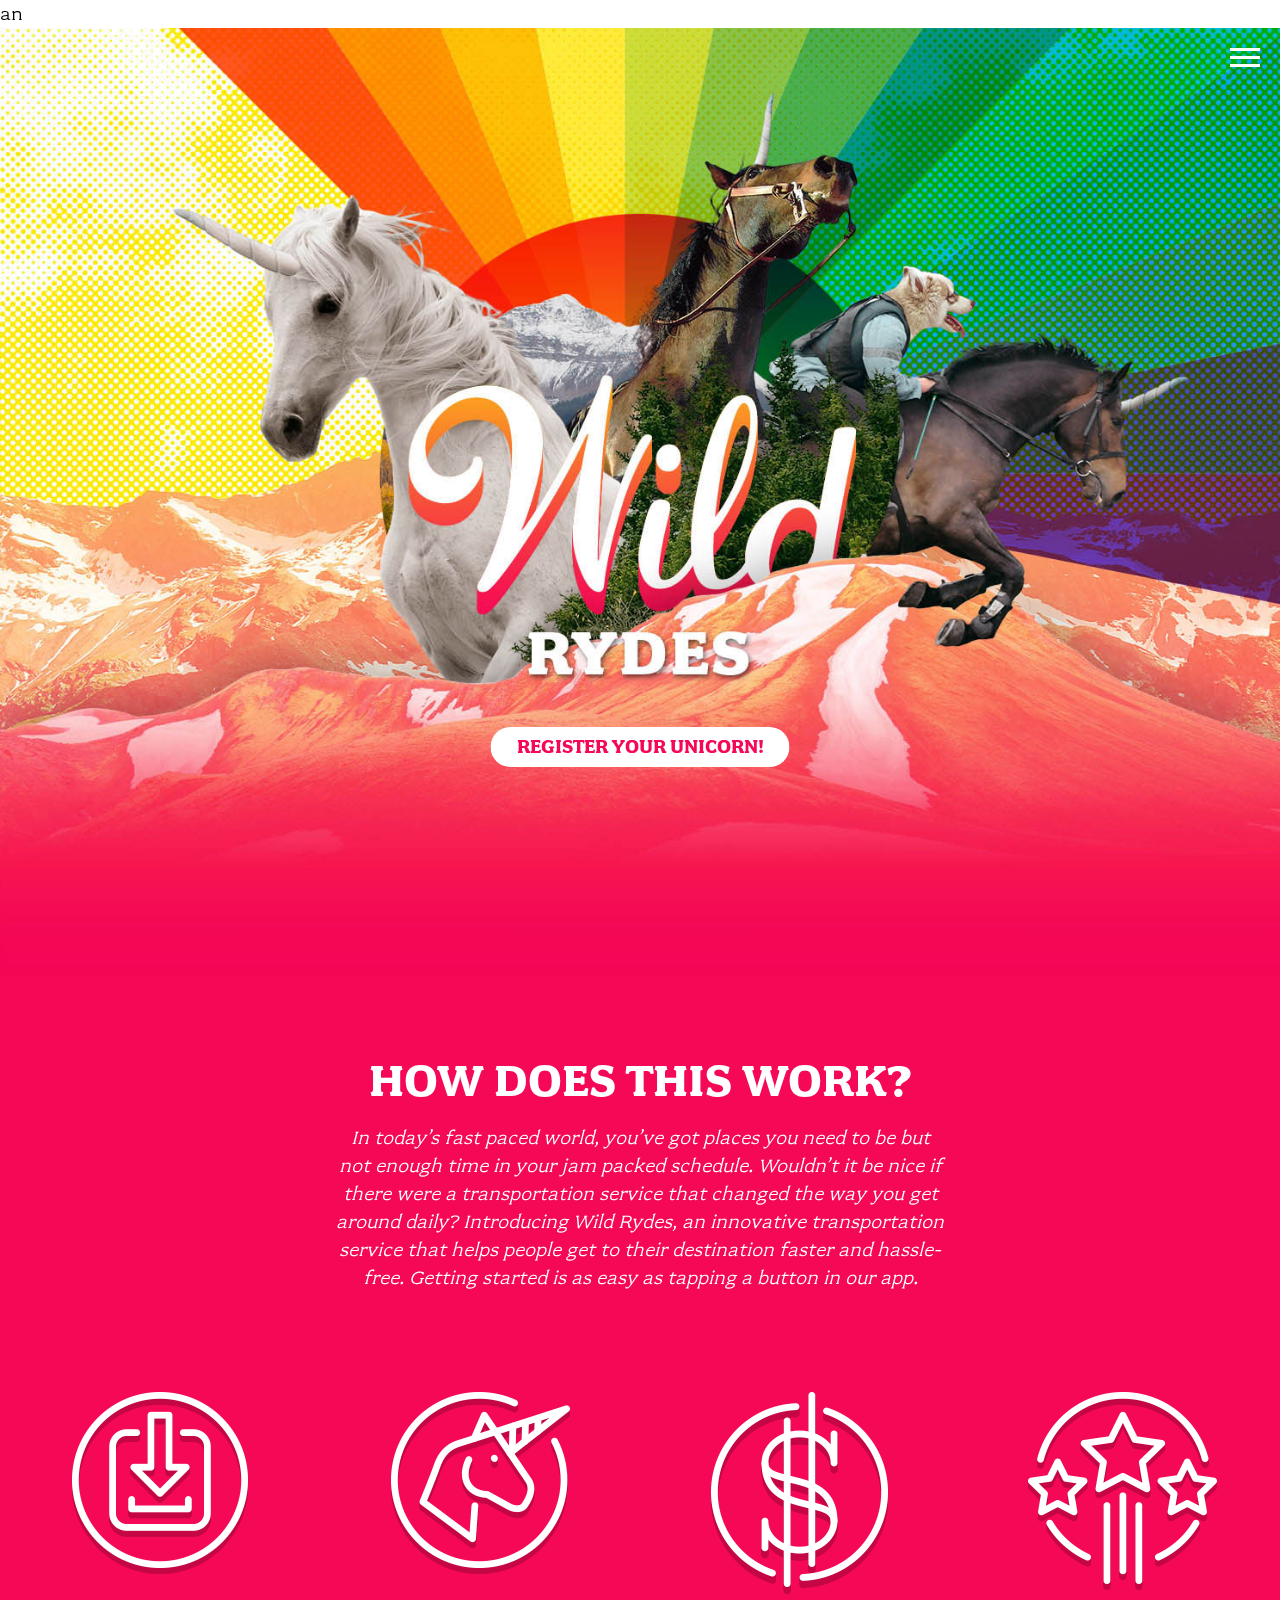
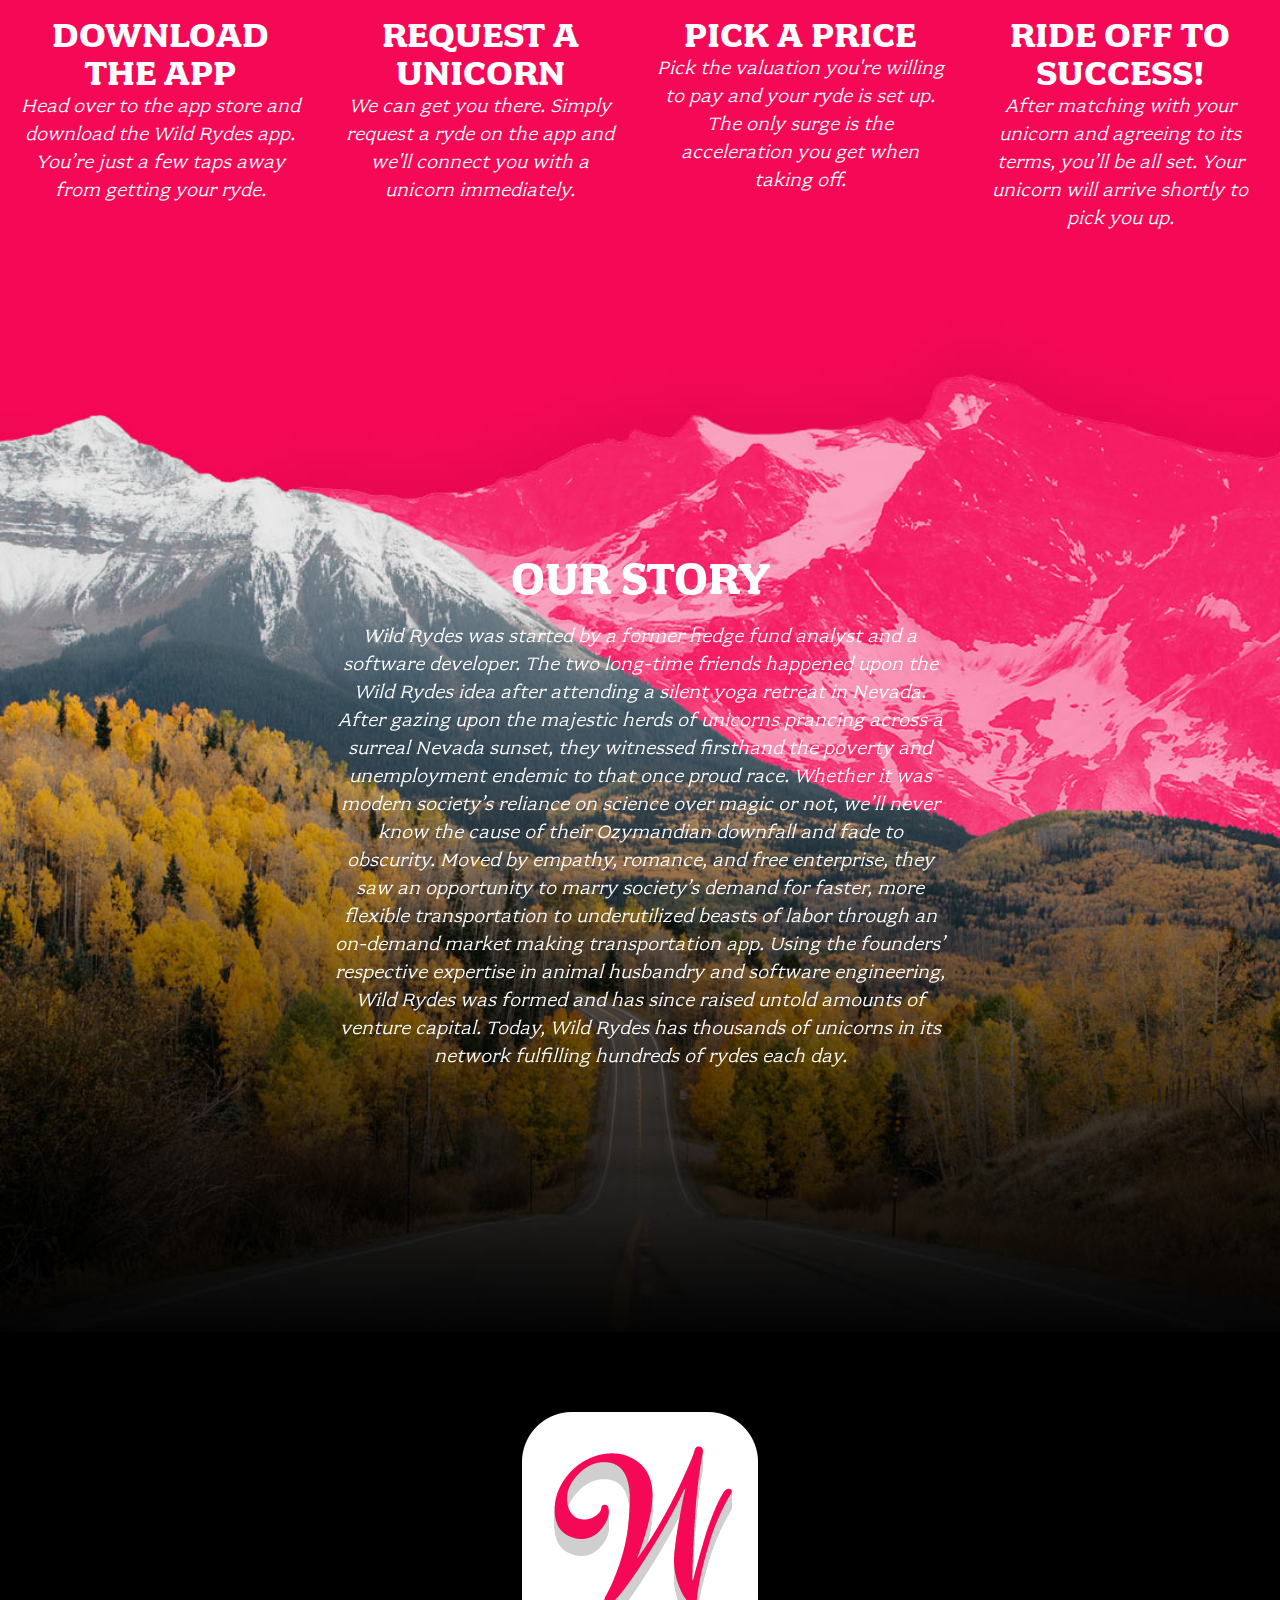
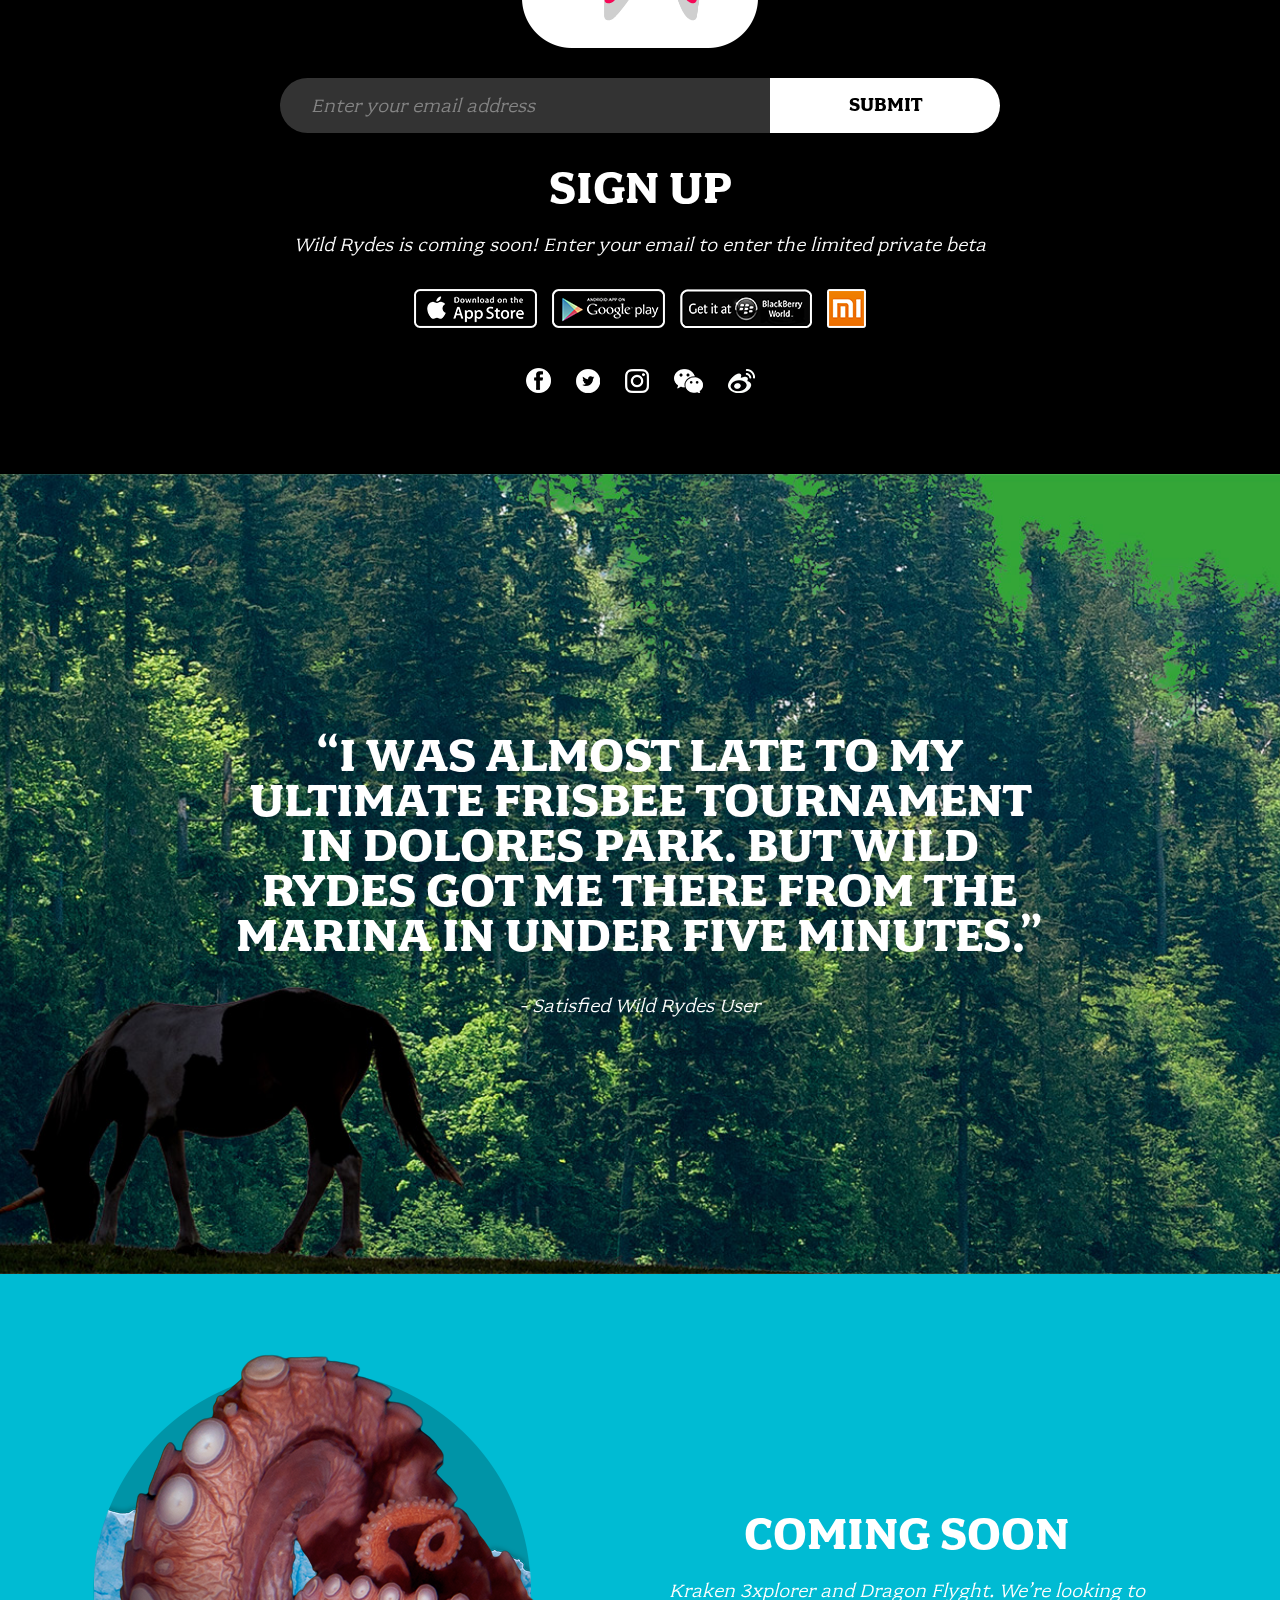
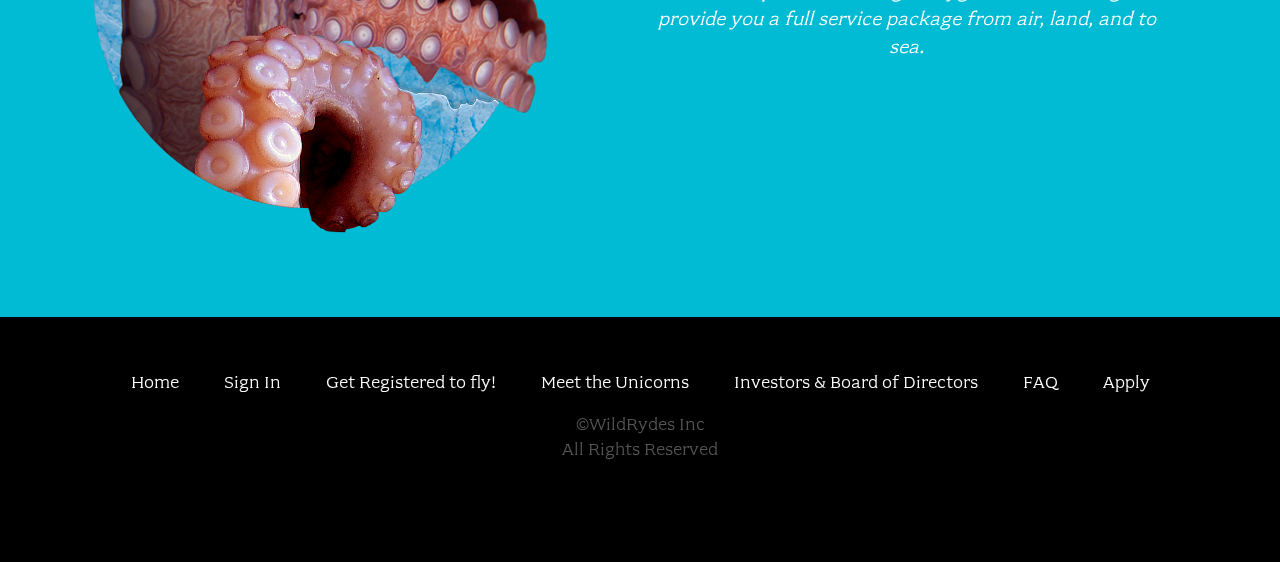
==== commit d80395b8: "Update index.html" ====
--- a/index.html
+++ b/index.html
@@ -21,13 +21,14 @@
         <li><a href="signin.html">Sign In</a></li>
         <li><a href="register.html">Get Registered to fly!</a></li>
         <li><a href="unicorns.html">Meet the Unicorns</a></li>
+        <li><a href="registerYourUnicorn.html">Register Your Unicorn!</a></li>
         <li><a href="investors.html">Investors &amp; Board of Directors</a></li>
         <li><a href="faq.html">FAQ</a></li>
         <li><a href="apply.html">Apply</a></li>
       </ul>
     </nav>
     <button type="button" class="btn-menu"><span>Menu</span></button>
-    <a class="home-button" href="/register.html">Giddy Up!</a>
+    <a class="home-button" href="/register.html">Let's Ryde!</a><a class="home-button" href="registerYourUnicorn.html">Register Your Unicorn!</a>
   </header>
 
   <section class="home-about">
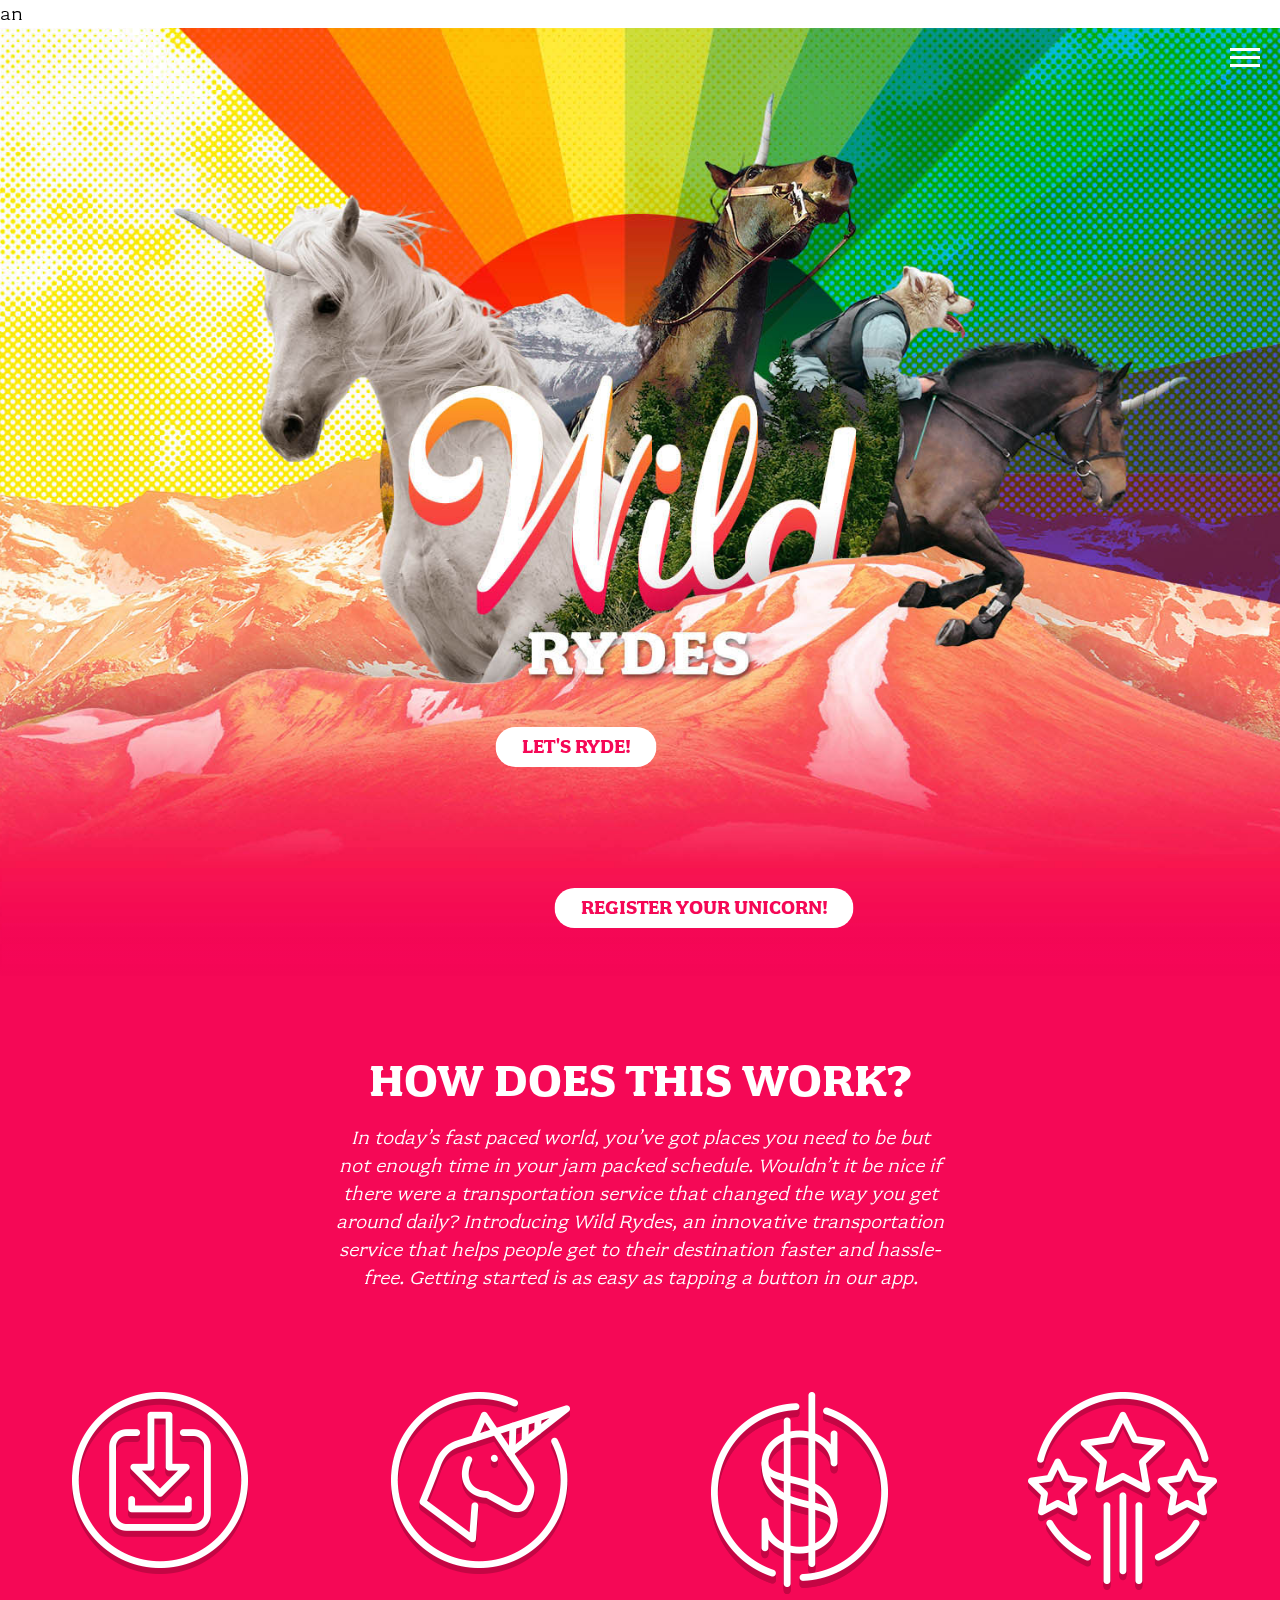
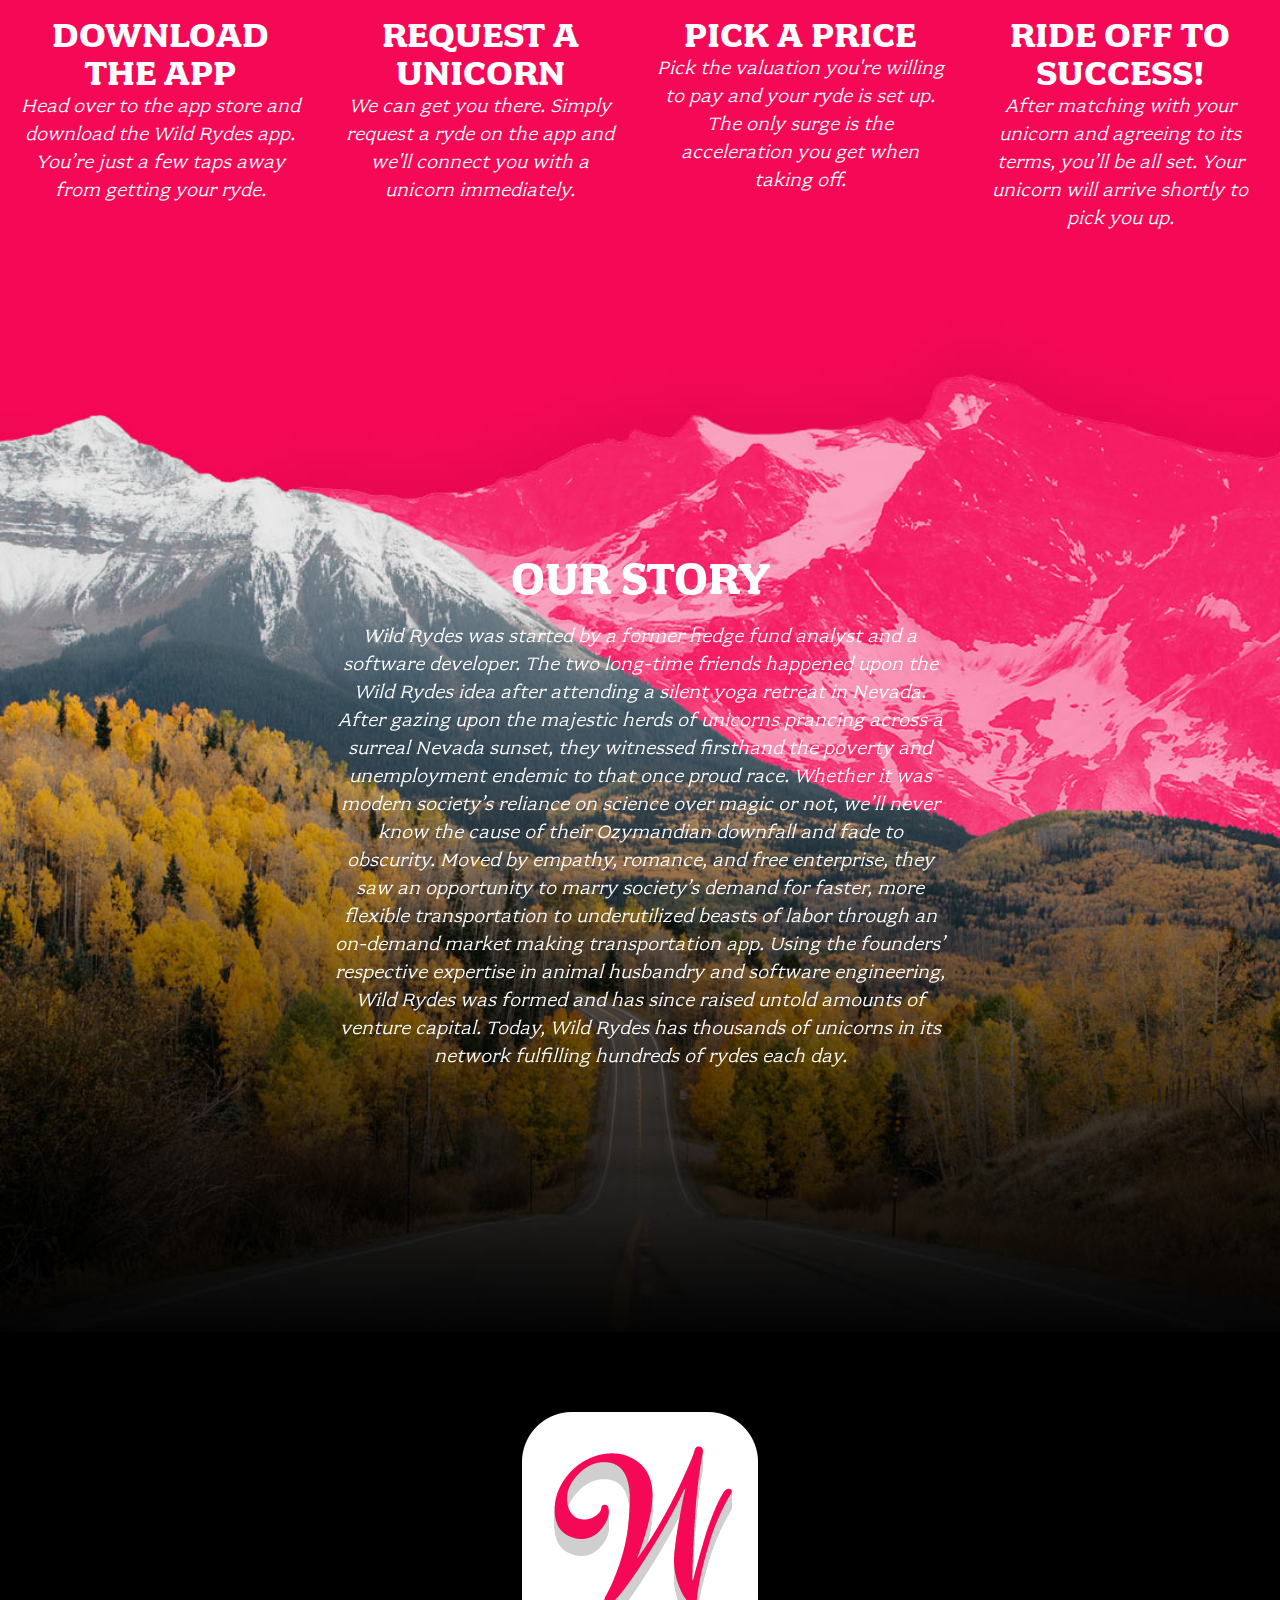
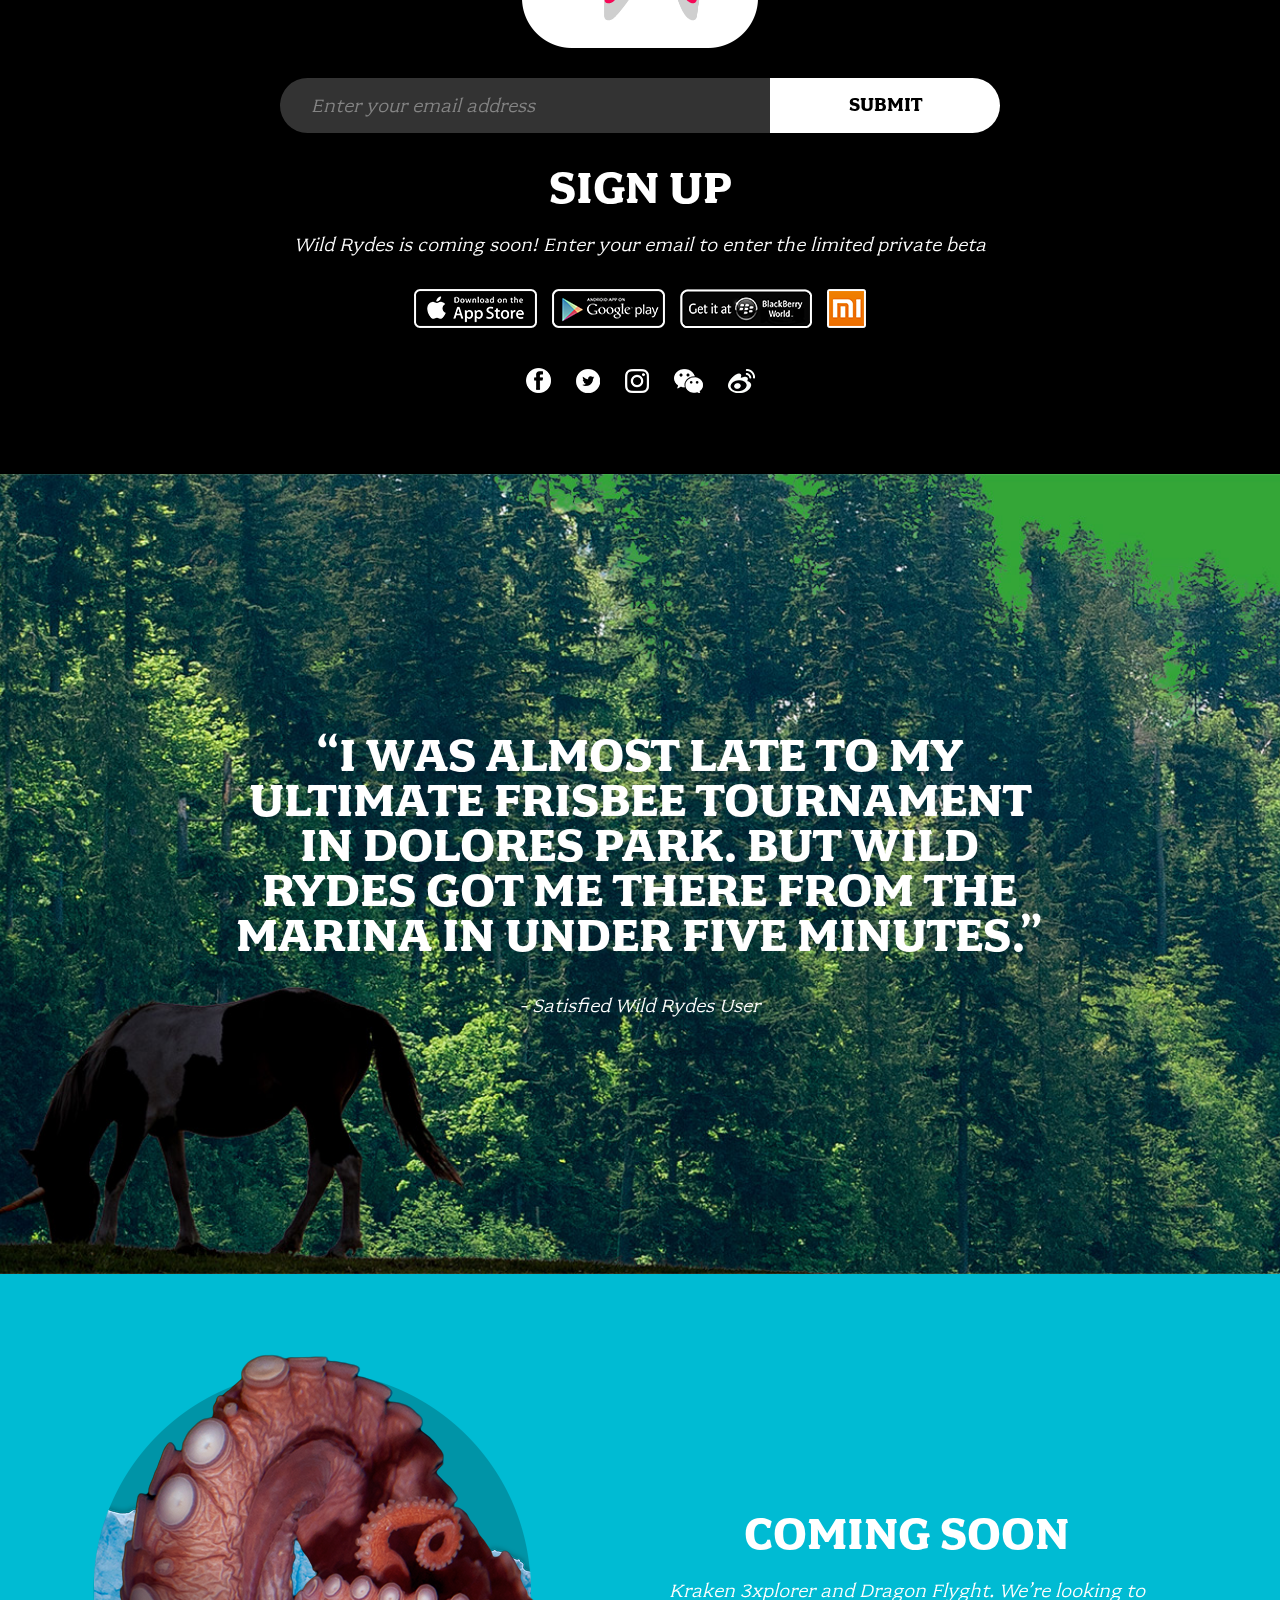
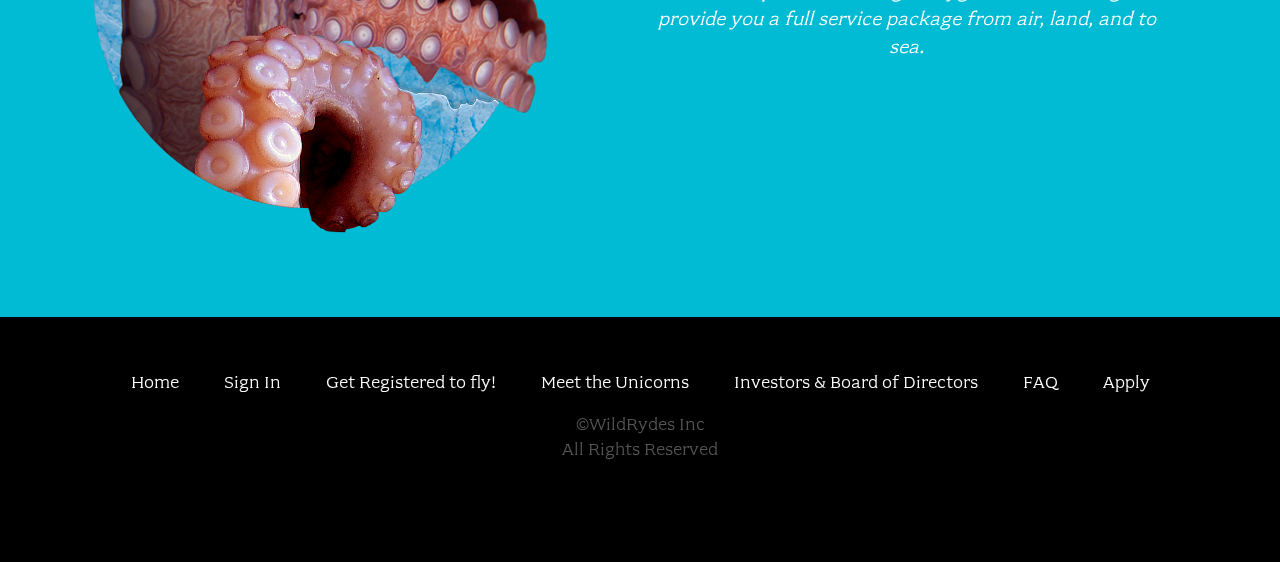
==== commit 985ee778: "Update index.html" ====
--- a/index.html
+++ b/index.html
@@ -28,7 +28,7 @@
       </ul>
     </nav>
     <button type="button" class="btn-menu"><span>Menu</span></button>
-    <a class="home-button" href="/register.html">Let's Ryde!</a><a class="home-button" href="registerYourUnicorn.html">Register Your Unicorn!</a>
+    <a class="home-button" href="/register.html">Let's Ryde!</a><a class="home-button2" href="registerYourUnicorn.html">Register Your Unicorn!</a>
   </header>
 
   <section class="home-about">
--- a/css/main.css
+++ b/css/main.css
@@ -1 +1,36 @@
-/*! normalize.css v4.2.0 | MIT License | github.com/necolas/normalize.css */html{font-family:sans-serif;line-height:1.15;-ms-text-size-adjust:100%;-webkit-text-size-adjust:100%}body{margin:0}article,aside,footer,header,nav,section{display:block}h1{font-size:2em;margin:.67em 0}figcaption,figure,main{display:block}figure{margin:1em 40px}hr{box-sizing:content-box;height:0;overflow:visible}pre{font-family:monospace,monospace;font-size:1em}a{background-color:transparent;-webkit-text-decoration-skip:objects}a:active,a:hover{outline-width:0}abbr[title]{border-bottom:none;text-decoration:underline;text-decoration:underline dotted}b,strong{font-weight:inherit;font-weight:bolder}code,kbd,samp{font-family:monospace,monospace;font-size:1em}dfn{font-style:italic}mark{background-color:#ff0;color:#000}small{font-size:80%}sub,sup{font-size:75%;line-height:0;position:relative;vertical-align:baseline}sub{bottom:-.25em}sup{top:-.5em}audio,video{display:inline-block}audio:not([controls]){display:none;height:0}img{border-style:none}svg:not(:root){overflow:hidden}button,input,optgroup,select,textarea{font:inherit;margin:0}optgroup{font-weight:700}button,input{overflow:visible}button,select{text-transform:none}[type=reset],[type=submit],button,html [type=button]{-webkit-appearance:button;cursor:pointer}[type=button]::-moz-focus-inner,[type=reset]::-moz-focus-inner,[type=submit]::-moz-focus-inner,button::-moz-focus-inner{border-style:none;padding:0}[type=button]:-moz-focusring,[type=reset]:-moz-focusring,[type=submit]:-moz-focusring,button:-moz-focusring{outline:1px dotted ButtonText}fieldset{border:1px solid silver;margin:0 2px;padding:.35em .625em .75em}legend{box-sizing:border-box;color:inherit;display:table;max-width:100%;padding:0;white-space:normal}progress{display:inline-block;vertical-align:baseline}textarea{overflow:auto}[type=checkbox],[type=radio]{box-sizing:border-box;padding:0}[type=number]::-webkit-inner-spin-button,[type=number]::-webkit-outer-spin-button{height:auto}[type=search]{-webkit-appearance:textfield;outline-offset:-2px}[type=search]::-webkit-search-cancel-button,[type=search]::-webkit-search-decoration{-webkit-appearance:none}::-webkit-file-upload-button{-webkit-appearance:button;font:inherit}details,menu{display:block}summary{display:list-item}canvas{display:inline-block}[hidden],template{display:none}.row{max-width:96.875rem;margin-left:auto;margin-right:auto}.row:after,.row:before{content:' ';display:table}.row:after{clear:both}.row.collapse>.column,.row.collapse>.columns{padding-left:0;padding-right:0}.row .row{max-width:none;margin-left:-.625rem;margin-right:-.625rem}@media screen and (min-width:40em){.row .row{margin-left:-.9375rem;margin-right:-.9375rem}}.row .row.collapse{margin-left:0;margin-right:0}.row.expanded{max-width:none}.row.expanded .row{margin-left:auto;margin-right:auto}.column,.columns{width:100%;float:left;padding-left:.625rem;padding-right:.625rem}@media screen and (min-width:40em){.column,.columns{padding-left:.9375rem;padding-right:.9375rem}}.column:last-child:not(:first-child),.columns:last-child:not(:first-child){float:right}.column.end:last-child:last-child,.end.columns:last-child:last-child{float:left}.column.row.row,.row.row.columns{float:none}.row .column.row.row,.row .row.row.columns{padding-left:0;padding-right:0;margin-left:0;margin-right:0}.small-1{width:8.3333333333%}.small-push-1{position:relative;left:8.3333333333%}.small-pull-1{position:relative;left:-8.3333333333%}.small-offset-0{margin-left:0}.small-2{width:16.6666666667%}.small-push-2{position:relative;left:16.6666666667%}.small-pull-2{position:relative;left:-16.6666666667%}.small-offset-1{margin-left:8.3333333333%}.small-3{width:25%}.small-push-3{position:relative;left:25%}.small-pull-3{position:relative;left:-25%}.small-offset-2{margin-left:16.6666666667%}.small-4{width:33.3333333333%}.small-push-4{position:relative;left:33.3333333333%}.small-pull-4{position:relative;left:-33.3333333333%}.small-offset-3{margin-left:25%}.small-5{width:41.6666666667%}.small-push-5{position:relative;left:41.6666666667%}.small-pull-5{position:relative;left:-41.6666666667%}.small-offset-4{margin-left:33.3333333333%}.small-6{width:50%}.small-push-6{position:relative;left:50%}.small-pull-6{position:relative;left:-50%}.small-offset-5{margin-left:41.6666666667%}.small-7{width:58.3333333333%}.small-push-7{position:relative;left:58.3333333333%}.small-pull-7{position:relative;left:-58.3333333333%}.small-offset-6{margin-left:50%}.small-8{width:66.6666666667%}.small-push-8{position:relative;left:66.6666666667%}.small-pull-8{position:relative;left:-66.6666666667%}.small-offset-7{margin-left:58.3333333333%}.small-9{width:75%}.small-push-9{position:relative;left:75%}.small-pull-9{position:relative;left:-75%}.small-offset-8{margin-left:66.6666666667%}.small-10{width:83.3333333333%}.small-push-10{position:relative;left:83.3333333333%}.small-pull-10{position:relative;left:-83.3333333333%}.small-offset-9{margin-left:75%}.small-11{width:91.6666666667%}.small-push-11{position:relative;left:91.6666666667%}.small-pull-11{position:relative;left:-91.6666666667%}.small-offset-10{margin-left:83.3333333333%}.small-12{width:100%}.small-offset-11{margin-left:91.6666666667%}.small-up-1>.column,.small-up-1>.columns{width:100%;float:left}.small-up-1>.column:nth-of-type(1n),.small-up-1>.columns:nth-of-type(1n){clear:none}.small-up-1>.column:nth-of-type(1n+1),.small-up-1>.columns:nth-of-type(1n+1){clear:both}.small-up-1>.column:last-child,.small-up-1>.columns:last-child{float:left}.small-up-2>.column,.small-up-2>.columns{width:50%;float:left}.small-up-2>.column:nth-of-type(1n),.small-up-2>.columns:nth-of-type(1n){clear:none}.small-up-2>.column:nth-of-type(2n+1),.small-up-2>.columns:nth-of-type(2n+1){clear:both}.small-up-2>.column:last-child,.small-up-2>.columns:last-child{float:left}.small-up-3>.column,.small-up-3>.columns{width:33.3333333333%;float:left}.small-up-3>.column:nth-of-type(1n),.small-up-3>.columns:nth-of-type(1n){clear:none}.small-up-3>.column:nth-of-type(3n+1),.small-up-3>.columns:nth-of-type(3n+1){clear:both}.small-up-3>.column:last-child,.small-up-3>.columns:last-child{float:left}.small-up-4>.column,.small-up-4>.columns{width:25%;float:left}.small-up-4>.column:nth-of-type(1n),.small-up-4>.columns:nth-of-type(1n){clear:none}.small-up-4>.column:nth-of-type(4n+1),.small-up-4>.columns:nth-of-type(4n+1){clear:both}.small-up-4>.column:last-child,.small-up-4>.columns:last-child{float:left}.small-up-5>.column,.small-up-5>.columns{width:20%;float:left}.small-up-5>.column:nth-of-type(1n),.small-up-5>.columns:nth-of-type(1n){clear:none}.small-up-5>.column:nth-of-type(5n+1),.small-up-5>.columns:nth-of-type(5n+1){clear:both}.small-up-5>.column:last-child,.small-up-5>.columns:last-child{float:left}.small-up-6>.column,.small-up-6>.columns{width:16.6666666667%;float:left}.small-up-6>.column:nth-of-type(1n),.small-up-6>.columns:nth-of-type(1n){clear:none}.small-up-6>.column:nth-of-type(6n+1),.small-up-6>.columns:nth-of-type(6n+1){clear:both}.small-up-6>.column:last-child,.small-up-6>.columns:last-child{float:left}.small-up-7>.column,.small-up-7>.columns{width:14.2857142857%;float:left}.small-up-7>.column:nth-of-type(1n),.small-up-7>.columns:nth-of-type(1n){clear:none}.small-up-7>.column:nth-of-type(7n+1),.small-up-7>.columns:nth-of-type(7n+1){clear:both}.small-up-7>.column:last-child,.small-up-7>.columns:last-child{float:left}.small-up-8>.column,.small-up-8>.columns{width:12.5%;float:left}.small-up-8>.column:nth-of-type(1n),.small-up-8>.columns:nth-of-type(1n){clear:none}.small-up-8>.column:nth-of-type(8n+1),.small-up-8>.columns:nth-of-type(8n+1){clear:both}.small-up-8>.column:last-child,.small-up-8>.columns:last-child{float:left}.small-collapse>.column,.small-collapse>.columns{padding-left:0;padding-right:0}.expanded.row .small-collapse.row,.small-collapse .row{margin-left:0;margin-right:0}.small-uncollapse>.column,.small-uncollapse>.columns{padding-left:.625rem;padding-right:.625rem}.small-centered{float:none;margin-left:auto;margin-right:auto}.small-pull-0,.small-push-0,.small-uncentered{position:static;margin-left:0;margin-right:0;float:left}@media screen and (min-width:40em){.medium-1{width:8.3333333333%}.medium-push-1{position:relative;left:8.3333333333%}.medium-pull-1{position:relative;left:-8.3333333333%}.medium-offset-0{margin-left:0}.medium-2{width:16.6666666667%}.medium-push-2{position:relative;left:16.6666666667%}.medium-pull-2{position:relative;left:-16.6666666667%}.medium-offset-1{margin-left:8.3333333333%}.medium-3{width:25%}.medium-push-3{position:relative;left:25%}.medium-pull-3{position:relative;left:-25%}.medium-offset-2{margin-left:16.6666666667%}.medium-4{width:33.3333333333%}.medium-push-4{position:relative;left:33.3333333333%}.medium-pull-4{position:relative;left:-33.3333333333%}.medium-offset-3{margin-left:25%}.medium-5{width:41.6666666667%}.medium-push-5{position:relative;left:41.6666666667%}.medium-pull-5{position:relative;left:-41.6666666667%}.medium-offset-4{margin-left:33.3333333333%}.medium-6{width:50%}.medium-push-6{position:relative;left:50%}.medium-pull-6{position:relative;left:-50%}.medium-offset-5{margin-left:41.6666666667%}.medium-7{width:58.3333333333%}.medium-push-7{position:relative;left:58.3333333333%}.medium-pull-7{position:relative;left:-58.3333333333%}.medium-offset-6{margin-left:50%}.medium-8{width:66.6666666667%}.medium-push-8{position:relative;left:66.6666666667%}.medium-pull-8{position:relative;left:-66.6666666667%}.medium-offset-7{margin-left:58.3333333333%}.medium-9{width:75%}.medium-push-9{position:relative;left:75%}.medium-pull-9{position:relative;left:-75%}.medium-offset-8{margin-left:66.6666666667%}.medium-10{width:83.3333333333%}.medium-push-10{position:relative;left:83.3333333333%}.medium-pull-10{position:relative;left:-83.3333333333%}.medium-offset-9{margin-left:75%}.medium-11{width:91.6666666667%}.medium-push-11{position:relative;left:91.6666666667%}.medium-pull-11{position:relative;left:-91.6666666667%}.medium-offset-10{margin-left:83.3333333333%}.medium-12{width:100%}.medium-offset-11{margin-left:91.6666666667%}.medium-up-1>.column,.medium-up-1>.columns{width:100%;float:left}.medium-up-1>.column:nth-of-type(1n),.medium-up-1>.columns:nth-of-type(1n){clear:none}.medium-up-1>.column:nth-of-type(1n+1),.medium-up-1>.columns:nth-of-type(1n+1){clear:both}.medium-up-1>.column:last-child,.medium-up-1>.columns:last-child{float:left}.medium-up-2>.column,.medium-up-2>.columns{width:50%;float:left}.medium-up-2>.column:nth-of-type(1n),.medium-up-2>.columns:nth-of-type(1n){clear:none}.medium-up-2>.column:nth-of-type(2n+1),.medium-up-2>.columns:nth-of-type(2n+1){clear:both}.medium-up-2>.column:last-child,.medium-up-2>.columns:last-child{float:left}.medium-up-3>.column,.medium-up-3>.columns{width:33.3333333333%;float:left}.medium-up-3>.column:nth-of-type(1n),.medium-up-3>.columns:nth-of-type(1n){clear:none}.medium-up-3>.column:nth-of-type(3n+1),.medium-up-3>.columns:nth-of-type(3n+1){clear:both}.medium-up-3>.column:last-child,.medium-up-3>.columns:last-child{float:left}.medium-up-4>.column,.medium-up-4>.columns{width:25%;float:left}.medium-up-4>.column:nth-of-type(1n),.medium-up-4>.columns:nth-of-type(1n){clear:none}.medium-up-4>.column:nth-of-type(4n+1),.medium-up-4>.columns:nth-of-type(4n+1){clear:both}.medium-up-4>.column:last-child,.medium-up-4>.columns:last-child{float:left}.medium-up-5>.column,.medium-up-5>.columns{width:20%;float:left}.medium-up-5>.column:nth-of-type(1n),.medium-up-5>.columns:nth-of-type(1n){clear:none}.medium-up-5>.column:nth-of-type(5n+1),.medium-up-5>.columns:nth-of-type(5n+1){clear:both}.medium-up-5>.column:last-child,.medium-up-5>.columns:last-child{float:left}.medium-up-6>.column,.medium-up-6>.columns{width:16.6666666667%;float:left}.medium-up-6>.column:nth-of-type(1n),.medium-up-6>.columns:nth-of-type(1n){clear:none}.medium-up-6>.column:nth-of-type(6n+1),.medium-up-6>.columns:nth-of-type(6n+1){clear:both}.medium-up-6>.column:last-child,.medium-up-6>.columns:last-child{float:left}.medium-up-7>.column,.medium-up-7>.columns{width:14.2857142857%;float:left}.medium-up-7>.column:nth-of-type(1n),.medium-up-7>.columns:nth-of-type(1n){clear:none}.medium-up-7>.column:nth-of-type(7n+1),.medium-up-7>.columns:nth-of-type(7n+1){clear:both}.medium-up-7>.column:last-child,.medium-up-7>.columns:last-child{float:left}.medium-up-8>.column,.medium-up-8>.columns{width:12.5%;float:left}.medium-up-8>.column:nth-of-type(1n),.medium-up-8>.columns:nth-of-type(1n){clear:none}.medium-up-8>.column:nth-of-type(8n+1),.medium-up-8>.columns:nth-of-type(8n+1){clear:both}.medium-up-8>.column:last-child,.medium-up-8>.columns:last-child{float:left}.medium-collapse>.column,.medium-collapse>.columns{padding-left:0;padding-right:0}.expanded.row .medium-collapse.row,.medium-collapse .row{margin-left:0;margin-right:0}.medium-uncollapse>.column,.medium-uncollapse>.columns{padding-left:.9375rem;padding-right:.9375rem}.medium-centered{float:none;margin-left:auto;margin-right:auto}.medium-pull-0,.medium-push-0,.medium-uncentered{position:static;margin-left:0;margin-right:0;float:left}}@media screen and (min-width:64em){.large-1{width:8.3333333333%}.large-push-1{position:relative;left:8.3333333333%}.large-pull-1{position:relative;left:-8.3333333333%}.large-offset-0{margin-left:0}.large-2{width:16.6666666667%}.large-push-2{position:relative;left:16.6666666667%}.large-pull-2{position:relative;left:-16.6666666667%}.large-offset-1{margin-left:8.3333333333%}.large-3{width:25%}.large-push-3{position:relative;left:25%}.large-pull-3{position:relative;left:-25%}.large-offset-2{margin-left:16.6666666667%}.large-4{width:33.3333333333%}.large-push-4{position:relative;left:33.3333333333%}.large-pull-4{position:relative;left:-33.3333333333%}.large-offset-3{margin-left:25%}.large-5{width:41.6666666667%}.large-push-5{position:relative;left:41.6666666667%}.large-pull-5{position:relative;left:-41.6666666667%}.large-offset-4{margin-left:33.3333333333%}.large-6{width:50%}.large-push-6{position:relative;left:50%}.large-pull-6{position:relative;left:-50%}.large-offset-5{margin-left:41.6666666667%}.large-7{width:58.3333333333%}.large-push-7{position:relative;left:58.3333333333%}.large-pull-7{position:relative;left:-58.3333333333%}.large-offset-6{margin-left:50%}.large-8{width:66.6666666667%}.large-push-8{position:relative;left:66.6666666667%}.large-pull-8{position:relative;left:-66.6666666667%}.large-offset-7{margin-left:58.3333333333%}.large-9{width:75%}.large-push-9{position:relative;left:75%}.large-pull-9{position:relative;left:-75%}.large-offset-8{margin-left:66.6666666667%}.large-10{width:83.3333333333%}.large-push-10{position:relative;left:83.3333333333%}.large-pull-10{position:relative;left:-83.3333333333%}.large-offset-9{margin-left:75%}.large-11{width:91.6666666667%}.large-push-11{position:relative;left:91.6666666667%}.large-pull-11{position:relative;left:-91.6666666667%}.large-offset-10{margin-left:83.3333333333%}.large-12{width:100%}.large-offset-11{margin-left:91.6666666667%}.large-up-1>.column,.large-up-1>.columns{width:100%;float:left}.large-up-1>.column:nth-of-type(1n),.large-up-1>.columns:nth-of-type(1n){clear:none}.large-up-1>.column:nth-of-type(1n+1),.large-up-1>.columns:nth-of-type(1n+1){clear:both}.large-up-1>.column:last-child,.large-up-1>.columns:last-child{float:left}.large-up-2>.column,.large-up-2>.columns{width:50%;float:left}.large-up-2>.column:nth-of-type(1n),.large-up-2>.columns:nth-of-type(1n){clear:none}.large-up-2>.column:nth-of-type(2n+1),.large-up-2>.columns:nth-of-type(2n+1){clear:both}.large-up-2>.column:last-child,.large-up-2>.columns:last-child{float:left}.large-up-3>.column,.large-up-3>.columns{width:33.3333333333%;float:left}.large-up-3>.column:nth-of-type(1n),.large-up-3>.columns:nth-of-type(1n){clear:none}.large-up-3>.column:nth-of-type(3n+1),.large-up-3>.columns:nth-of-type(3n+1){clear:both}.large-up-3>.column:last-child,.large-up-3>.columns:last-child{float:left}.large-up-4>.column,.large-up-4>.columns{width:25%;float:left}.large-up-4>.column:nth-of-type(1n),.large-up-4>.columns:nth-of-type(1n){clear:none}.large-up-4>.column:nth-of-type(4n+1),.large-up-4>.columns:nth-of-type(4n+1){clear:both}.large-up-4>.column:last-child,.large-up-4>.columns:last-child{float:left}.large-up-5>.column,.large-up-5>.columns{width:20%;float:left}.large-up-5>.column:nth-of-type(1n),.large-up-5>.columns:nth-of-type(1n){clear:none}.large-up-5>.column:nth-of-type(5n+1),.large-up-5>.columns:nth-of-type(5n+1){clear:both}.large-up-5>.column:last-child,.large-up-5>.columns:last-child{float:left}.large-up-6>.column,.large-up-6>.columns{width:16.6666666667%;float:left}.large-up-6>.column:nth-of-type(1n),.large-up-6>.columns:nth-of-type(1n){clear:none}.large-up-6>.column:nth-of-type(6n+1),.large-up-6>.columns:nth-of-type(6n+1){clear:both}.large-up-6>.column:last-child,.large-up-6>.columns:last-child{float:left}.large-up-7>.column,.large-up-7>.columns{width:14.2857142857%;float:left}.large-up-7>.column:nth-of-type(1n),.large-up-7>.columns:nth-of-type(1n){clear:none}.large-up-7>.column:nth-of-type(7n+1),.large-up-7>.columns:nth-of-type(7n+1){clear:both}.large-up-7>.column:last-child,.large-up-7>.columns:last-child{float:left}.large-up-8>.column,.large-up-8>.columns{width:12.5%;float:left}.large-up-8>.column:nth-of-type(1n),.large-up-8>.columns:nth-of-type(1n){clear:none}.large-up-8>.column:nth-of-type(8n+1),.large-up-8>.columns:nth-of-type(8n+1){clear:both}.large-up-8>.column:last-child,.large-up-8>.columns:last-child{float:left}.large-collapse>.column,.large-collapse>.columns{padding-left:0;padding-right:0}.expanded.row .large-collapse.row,.large-collapse .row{margin-left:0;margin-right:0}.large-uncollapse>.column,.large-uncollapse>.columns{padding-left:.9375rem;padding-right:.9375rem}.large-centered{float:none;margin-left:auto;margin-right:auto}.large-pull-0,.large-push-0,.large-uncentered{position:static;margin-left:0;margin-right:0;float:left}}@media screen and (min-width:75em){.xlarge-1{width:8.3333333333%}.xlarge-push-1{position:relative;left:8.3333333333%}.xlarge-pull-1{position:relative;left:-8.3333333333%}.xlarge-offset-0{margin-left:0}.xlarge-2{width:16.6666666667%}.xlarge-push-2{position:relative;left:16.6666666667%}.xlarge-pull-2{position:relative;left:-16.6666666667%}.xlarge-offset-1{margin-left:8.3333333333%}.xlarge-3{width:25%}.xlarge-push-3{position:relative;left:25%}.xlarge-pull-3{position:relative;left:-25%}.xlarge-offset-2{margin-left:16.6666666667%}.xlarge-4{width:33.3333333333%}.xlarge-push-4{position:relative;left:33.3333333333%}.xlarge-pull-4{position:relative;left:-33.3333333333%}.xlarge-offset-3{margin-left:25%}.xlarge-5{width:41.6666666667%}.xlarge-push-5{position:relative;left:41.6666666667%}.xlarge-pull-5{position:relative;left:-41.6666666667%}.xlarge-offset-4{margin-left:33.3333333333%}.xlarge-6{width:50%}.xlarge-push-6{position:relative;left:50%}.xlarge-pull-6{position:relative;left:-50%}.xlarge-offset-5{margin-left:41.6666666667%}.xlarge-7{width:58.3333333333%}.xlarge-push-7{position:relative;left:58.3333333333%}.xlarge-pull-7{position:relative;left:-58.3333333333%}.xlarge-offset-6{margin-left:50%}.xlarge-8{width:66.6666666667%}.xlarge-push-8{position:relative;left:66.6666666667%}.xlarge-pull-8{position:relative;left:-66.6666666667%}.xlarge-offset-7{margin-left:58.3333333333%}.xlarge-9{width:75%}.xlarge-push-9{position:relative;left:75%}.xlarge-pull-9{position:relative;left:-75%}.xlarge-offset-8{margin-left:66.6666666667%}.xlarge-10{width:83.3333333333%}.xlarge-push-10{position:relative;left:83.3333333333%}.xlarge-pull-10{position:relative;left:-83.3333333333%}.xlarge-offset-9{margin-left:75%}.xlarge-11{width:91.6666666667%}.xlarge-push-11{position:relative;left:91.6666666667%}.xlarge-pull-11{position:relative;left:-91.6666666667%}.xlarge-offset-10{margin-left:83.3333333333%}.xlarge-12{width:100%}.xlarge-offset-11{margin-left:91.6666666667%}.xlarge-up-1>.column,.xlarge-up-1>.columns{width:100%;float:left}.xlarge-up-1>.column:nth-of-type(1n),.xlarge-up-1>.columns:nth-of-type(1n){clear:none}.xlarge-up-1>.column:nth-of-type(1n+1),.xlarge-up-1>.columns:nth-of-type(1n+1){clear:both}.xlarge-up-1>.column:last-child,.xlarge-up-1>.columns:last-child{float:left}.xlarge-up-2>.column,.xlarge-up-2>.columns{width:50%;float:left}.xlarge-up-2>.column:nth-of-type(1n),.xlarge-up-2>.columns:nth-of-type(1n){clear:none}.xlarge-up-2>.column:nth-of-type(2n+1),.xlarge-up-2>.columns:nth-of-type(2n+1){clear:both}.xlarge-up-2>.column:last-child,.xlarge-up-2>.columns:last-child{float:left}.xlarge-up-3>.column,.xlarge-up-3>.columns{width:33.3333333333%;float:left}.xlarge-up-3>.column:nth-of-type(1n),.xlarge-up-3>.columns:nth-of-type(1n){clear:none}.xlarge-up-3>.column:nth-of-type(3n+1),.xlarge-up-3>.columns:nth-of-type(3n+1){clear:both}.xlarge-up-3>.column:last-child,.xlarge-up-3>.columns:last-child{float:left}.xlarge-up-4>.column,.xlarge-up-4>.columns{width:25%;float:left}.xlarge-up-4>.column:nth-of-type(1n),.xlarge-up-4>.columns:nth-of-type(1n){clear:none}.xlarge-up-4>.column:nth-of-type(4n+1),.xlarge-up-4>.columns:nth-of-type(4n+1){clear:both}.xlarge-up-4>.column:last-child,.xlarge-up-4>.columns:last-child{float:left}.xlarge-up-5>.column,.xlarge-up-5>.columns{width:20%;float:left}.xlarge-up-5>.column:nth-of-type(1n),.xlarge-up-5>.columns:nth-of-type(1n){clear:none}.xlarge-up-5>.column:nth-of-type(5n+1),.xlarge-up-5>.columns:nth-of-type(5n+1){clear:both}.xlarge-up-5>.column:last-child,.xlarge-up-5>.columns:last-child{float:left}.xlarge-up-6>.column,.xlarge-up-6>.columns{width:16.6666666667%;float:left}.xlarge-up-6>.column:nth-of-type(1n),.xlarge-up-6>.columns:nth-of-type(1n){clear:none}.xlarge-up-6>.column:nth-of-type(6n+1),.xlarge-up-6>.columns:nth-of-type(6n+1){clear:both}.xlarge-up-6>.column:last-child,.xlarge-up-6>.columns:last-child{float:left}.xlarge-up-7>.column,.xlarge-up-7>.columns{width:14.2857142857%;float:left}.xlarge-up-7>.column:nth-of-type(1n),.xlarge-up-7>.columns:nth-of-type(1n){clear:none}.xlarge-up-7>.column:nth-of-type(7n+1),.xlarge-up-7>.columns:nth-of-type(7n+1){clear:both}.xlarge-up-7>.column:last-child,.xlarge-up-7>.columns:last-child{float:left}.xlarge-up-8>.column,.xlarge-up-8>.columns{width:12.5%;float:left}.xlarge-up-8>.column:nth-of-type(1n),.xlarge-up-8>.columns:nth-of-type(1n){clear:none}.xlarge-up-8>.column:nth-of-type(8n+1),.xlarge-up-8>.columns:nth-of-type(8n+1){clear:both}.xlarge-up-8>.column:last-child,.xlarge-up-8>.columns:last-child{float:left}.xlarge-collapse>.column,.xlarge-collapse>.columns{padding-left:0;padding-right:0}.expanded.row .xlarge-collapse.row,.xlarge-collapse .row{margin-left:0;margin-right:0}.xlarge-uncollapse>.column,.xlarge-uncollapse>.columns{padding-left:.9375rem;padding-right:.9375rem}.xlarge-centered{float:none;margin-left:auto;margin-right:auto}.xlarge-pull-0,.xlarge-push-0,.xlarge-uncentered{position:static;margin-left:0;margin-right:0;float:left}}@media screen and (min-width:90em){.xxlarge-1{width:8.3333333333%}.xxlarge-push-1{position:relative;left:8.3333333333%}.xxlarge-pull-1{position:relative;left:-8.3333333333%}.xxlarge-offset-0{margin-left:0}.xxlarge-2{width:16.6666666667%}.xxlarge-push-2{position:relative;left:16.6666666667%}.xxlarge-pull-2{position:relative;left:-16.6666666667%}.xxlarge-offset-1{margin-left:8.3333333333%}.xxlarge-3{width:25%}.xxlarge-push-3{position:relative;left:25%}.xxlarge-pull-3{position:relative;left:-25%}.xxlarge-offset-2{margin-left:16.6666666667%}.xxlarge-4{width:33.3333333333%}.xxlarge-push-4{position:relative;left:33.3333333333%}.xxlarge-pull-4{position:relative;left:-33.3333333333%}.xxlarge-offset-3{margin-left:25%}.xxlarge-5{width:41.6666666667%}.xxlarge-push-5{position:relative;left:41.6666666667%}.xxlarge-pull-5{position:relative;left:-41.6666666667%}.xxlarge-offset-4{margin-left:33.3333333333%}.xxlarge-6{width:50%}.xxlarge-push-6{position:relative;left:50%}.xxlarge-pull-6{position:relative;left:-50%}.xxlarge-offset-5{margin-left:41.6666666667%}.xxlarge-7{width:58.3333333333%}.xxlarge-push-7{position:relative;left:58.3333333333%}.xxlarge-pull-7{position:relative;left:-58.3333333333%}.xxlarge-offset-6{margin-left:50%}.xxlarge-8{width:66.6666666667%}.xxlarge-push-8{position:relative;left:66.6666666667%}.xxlarge-pull-8{position:relative;left:-66.6666666667%}.xxlarge-offset-7{margin-left:58.3333333333%}.xxlarge-9{width:75%}.xxlarge-push-9{position:relative;left:75%}.xxlarge-pull-9{position:relative;left:-75%}.xxlarge-offset-8{margin-left:66.6666666667%}.xxlarge-10{width:83.3333333333%}.xxlarge-push-10{position:relative;left:83.3333333333%}.xxlarge-pull-10{position:relative;left:-83.3333333333%}.xxlarge-offset-9{margin-left:75%}.xxlarge-11{width:91.6666666667%}.xxlarge-push-11{position:relative;left:91.6666666667%}.xxlarge-pull-11{position:relative;left:-91.6666666667%}.xxlarge-offset-10{margin-left:83.3333333333%}.xxlarge-12{width:100%}.xxlarge-offset-11{margin-left:91.6666666667%}.xxlarge-up-1>.column,.xxlarge-up-1>.columns{width:100%;float:left}.xxlarge-up-1>.column:nth-of-type(1n),.xxlarge-up-1>.columns:nth-of-type(1n){clear:none}.xxlarge-up-1>.column:nth-of-type(1n+1),.xxlarge-up-1>.columns:nth-of-type(1n+1){clear:both}.xxlarge-up-1>.column:last-child,.xxlarge-up-1>.columns:last-child{float:left}.xxlarge-up-2>.column,.xxlarge-up-2>.columns{width:50%;float:left}.xxlarge-up-2>.column:nth-of-type(1n),.xxlarge-up-2>.columns:nth-of-type(1n){clear:none}.xxlarge-up-2>.column:nth-of-type(2n+1),.xxlarge-up-2>.columns:nth-of-type(2n+1){clear:both}.xxlarge-up-2>.column:last-child,.xxlarge-up-2>.columns:last-child{float:left}.xxlarge-up-3>.column,.xxlarge-up-3>.columns{width:33.3333333333%;float:left}.xxlarge-up-3>.column:nth-of-type(1n),.xxlarge-up-3>.columns:nth-of-type(1n){clear:none}.xxlarge-up-3>.column:nth-of-type(3n+1),.xxlarge-up-3>.columns:nth-of-type(3n+1){clear:both}.xxlarge-up-3>.column:last-child,.xxlarge-up-3>.columns:last-child{float:left}.xxlarge-up-4>.column,.xxlarge-up-4>.columns{width:25%;float:left}.xxlarge-up-4>.column:nth-of-type(1n),.xxlarge-up-4>.columns:nth-of-type(1n){clear:none}.xxlarge-up-4>.column:nth-of-type(4n+1),.xxlarge-up-4>.columns:nth-of-type(4n+1){clear:both}.xxlarge-up-4>.column:last-child,.xxlarge-up-4>.columns:last-child{float:left}.xxlarge-up-5>.column,.xxlarge-up-5>.columns{width:20%;float:left}.xxlarge-up-5>.column:nth-of-type(1n),.xxlarge-up-5>.columns:nth-of-type(1n){clear:none}.xxlarge-up-5>.column:nth-of-type(5n+1),.xxlarge-up-5>.columns:nth-of-type(5n+1){clear:both}.xxlarge-up-5>.column:last-child,.xxlarge-up-5>.columns:last-child{float:left}.xxlarge-up-6>.column,.xxlarge-up-6>.columns{width:16.6666666667%;float:left}.xxlarge-up-6>.column:nth-of-type(1n),.xxlarge-up-6>.columns:nth-of-type(1n){clear:none}.xxlarge-up-6>.column:nth-of-type(6n+1),.xxlarge-up-6>.columns:nth-of-type(6n+1){clear:both}.xxlarge-up-6>.column:last-child,.xxlarge-up-6>.columns:last-child{float:left}.xxlarge-up-7>.column,.xxlarge-up-7>.columns{width:14.2857142857%;float:left}.xxlarge-up-7>.column:nth-of-type(1n),.xxlarge-up-7>.columns:nth-of-type(1n){clear:none}.xxlarge-up-7>.column:nth-of-type(7n+1),.xxlarge-up-7>.columns:nth-of-type(7n+1){clear:both}.xxlarge-up-7>.column:last-child,.xxlarge-up-7>.columns:last-child{float:left}.xxlarge-up-8>.column,.xxlarge-up-8>.columns{width:12.5%;float:left}.xxlarge-up-8>.column:nth-of-type(1n),.xxlarge-up-8>.columns:nth-of-type(1n){clear:none}.xxlarge-up-8>.column:nth-of-type(8n+1),.xxlarge-up-8>.columns:nth-of-type(8n+1){clear:both}.xxlarge-up-8>.column:last-child,.xxlarge-up-8>.columns:last-child{float:left}.xxlarge-collapse>.column,.xxlarge-collapse>.columns{padding-left:0;padding-right:0}.expanded.row .xxlarge-collapse.row,.xxlarge-collapse .row{margin-left:0;margin-right:0}.xxlarge-uncollapse>.column,.xxlarge-uncollapse>.columns{padding-left:.9375rem;padding-right:.9375rem}.xxlarge-centered{float:none;margin-left:auto;margin-right:auto}.xxlarge-pull-0,.xxlarge-push-0,.xxlarge-uncentered{position:static;margin-left:0;margin-right:0;float:left}}.footer-nav ul,.site-nav ul{margin:0;padding:0;list-style:none}*,:after,:before{box-sizing:border-box}html{line-height:1.4}html.menu-opened{overflow:hidden}body{font-family:fairplex-wide,serif;font-size:125%;-webkit-font-smoothing:antialiased;-moz-osx-font-smoothing:grayscale}h1,h2,h3,h4,h5{line-height:1;margin:0 0 .9375rem;text-transform:uppercase;font-size:1.5rem}@media screen and (min-width:40em){h1,h2,h3,h4,h5{font-size:2.25rem}}@media screen and (min-width:64em){h1,h2,h3,h4,h5{font-size:3rem}}::-webkit-input-placeholder{color:hsla(0,0%,100%,.4);font-style:italic}::-moz-placeholder{color:hsla(0,0%,100%,.4);font-style:italic}:-ms-input-placeholder{color:hsla(0,0%,100%,.4);font-style:italic}a{color:#f50856;text-decoration:none}img{max-width:100%}.content{font-style:italic}.site-nav{background:url(../images/star-pattern.png) 50% hsla(0,0%,100%,.2);-webkit-box-align:center;-ms-flex-align:center;align-items:center;display:-webkit-box;display:-ms-flexbox;display:flex;-webkit-box-pack:center;-ms-flex-pack:center;justify-content:center;text-align:center;position:fixed;top:0;left:0;opacity:0;height:100vh;width:100%;z-index:-1;-webkit-transition:all .2s ease-in-out;transition:all .2s ease-in-out}.menu-opened .site-nav{opacity:1;z-index:100}.site-nav li{margin:.9375rem 0}.site-nav a{color:#000;font-weight:700}.site-nav a:hover{color:#f50856}@media screen and (min-width:40em){.site-nav a{font-size:2.5rem}}@media screen and (min-width:64em){.site-nav a{font-size:3.125rem}}.btn-menu{background:none;width:30px;height:19px;-webkit-appearance:none;-moz-appearance:none;appearance:none;border:none;cursor:pointer;outline:none;position:absolute;padding:0;right:1.25rem;top:1.25rem;z-index:200;text-indent:-999em}.btn-menu span,.btn-menu span:after,.btn-menu span:before{cursor:pointer;width:30px;height:3px}.btn-menu span{display:block;position:relative;background:#fff;-webkit-transition:all 0ms .3s;transition:all 0ms .3s}.btn-menu span:before{bottom:8px;-webkit-transition:bottom .3s cubic-bezier(.23,1,.32,1) .3s,-webkit-transform .3s cubic-bezier(.23,1,.32,1);transition:bottom .3s cubic-bezier(.23,1,.32,1) .3s,-webkit-transform .3s cubic-bezier(.23,1,.32,1);transition:bottom .3s cubic-bezier(.23,1,.32,1) .3s,transform .3s cubic-bezier(.23,1,.32,1);transition:bottom .3s cubic-bezier(.23,1,.32,1) .3s,transform .3s cubic-bezier(.23,1,.32,1),-webkit-transform .3s cubic-bezier(.23,1,.32,1)}.btn-menu span:after,.btn-menu span:before{content:"";position:absolute;left:0;background:#fff}.btn-menu span:after{top:8px;-webkit-transition:top .3s cubic-bezier(.23,1,.32,1) .3s,-webkit-transform .3s cubic-bezier(.23,1,.32,1);transition:top .3s cubic-bezier(.23,1,.32,1) .3s,-webkit-transform .3s cubic-bezier(.23,1,.32,1);transition:top .3s cubic-bezier(.23,1,.32,1) .3s,transform .3s cubic-bezier(.23,1,.32,1);transition:top .3s cubic-bezier(.23,1,.32,1) .3s,transform .3s cubic-bezier(.23,1,.32,1),-webkit-transform .3s cubic-bezier(.23,1,.32,1)}.menu-opened .btn-menu span{background:hsla(0,0%,100%,0)}.menu-opened .btn-menu span:after{background:#000;top:0;-webkit-transform:rotate(45deg);transform:rotate(45deg);-webkit-transition:top .3s cubic-bezier(.23,1,.32,1),-webkit-transform .3s cubic-bezier(.23,1,.32,1) .3s;transition:top .3s cubic-bezier(.23,1,.32,1),-webkit-transform .3s cubic-bezier(.23,1,.32,1) .3s;transition:top .3s cubic-bezier(.23,1,.32,1),transform .3s cubic-bezier(.23,1,.32,1) .3s;transition:top .3s cubic-bezier(.23,1,.32,1),transform .3s cubic-bezier(.23,1,.32,1) .3s,-webkit-transform .3s cubic-bezier(.23,1,.32,1) .3s}.menu-opened .btn-menu span:before{background:#000;bottom:0;-webkit-transform:rotate(-45deg);transform:rotate(-45deg);-webkit-transition:bottom .3s cubic-bezier(.23,1,.32,1),-webkit-transform .3s cubic-bezier(.23,1,.32,1) .3s;transition:bottom .3s cubic-bezier(.23,1,.32,1),-webkit-transform .3s cubic-bezier(.23,1,.32,1) .3s;transition:bottom .3s cubic-bezier(.23,1,.32,1),transform .3s cubic-bezier(.23,1,.32,1) .3s;transition:bottom .3s cubic-bezier(.23,1,.32,1),transform .3s cubic-bezier(.23,1,.32,1) .3s,-webkit-transform .3s cubic-bezier(.23,1,.32,1) .3s}.site-logo{display:block;background:url(../images/wr-logo-white.png) no-repeat;height:3.5rem;width:15.1875rem;text-indent:-999em;margin:0 auto 2.5rem}.site-logo.dark{background:url(../images/wr-logo-black.png) no-repeat}@media screen and (min-width:64em){.site-logo{margin-bottom:6.25rem}}.site-footer{background:#000;padding:2.5rem 0;text-align:center}@media screen and (min-width:40em){.site-footer{padding:3.125rem 0 6.25rem}}.footer-nav{margin-bottom:.9375rem}.footer-nav ul{line-height:1.5}@media screen and (min-width:40em){.footer-nav li{display:inline-block;margin:0 .625rem}}@media screen and (min-width:64em){.footer-nav li{margin:0 1.25rem}}.footer-nav a{color:#fff;font-size:1.125rem}.footer-nav a:hover{color:#f50856}.footer-legal{color:#555;font-size:1.125rem}.page-home .site-header{position:relative}.page-home .site-header .title{background:url(../images/wr-home-top.jpg) no-repeat top;background-size:cover;padding-bottom:70.2753441802%;margin:0;text-indent:-999em;position:relative}@media screen and (min-width:75em){.page-home .site-header .title:after{background:-webkit-linear-gradient(top,transparent,rgba(243,8,85,.85) 99%,rgba(245,8,86,.85));background:linear-gradient(180deg,transparent 0,rgba(243,8,85,.85) 99%,rgba(245,8,86,.85));content:'';height:3.75rem;width:100%;position:absolute;left:0;bottom:0}}.page-home .home-button{-webkit-appearance:none;-moz-appearance:none;appearance:none;background:#fff;border:1px solid transparent;border-radius:1.25rem;color:#f50856;font-size:1.25rem;text-transform:uppercase;padding:.3125rem 1.5625rem;position:absolute;left:50%;bottom:5%;-webkit-transform:translateX(-50%);transform:translateX(-50%);font-weight:700}@media screen and (min-width:40em){.page-home .home-button{bottom:22%}}.home-about{background:#f50856;color:#fff;padding:5rem 0;text-align:center}.home-about-block{margin:2.5rem 0}@media screen and (min-width:64em){.home-about-block{margin:5rem 0 0}}@media screen and (min-width:90em){.home-about-block{max-width:15rem;margin-left:auto;margin-right:auto}}.home-about-block .title{margin:0}.home-about-block .title:before{content:'';display:block;margin:0 auto 1.25rem;height:12.75rem}@media screen and (min-width:64em){.home-about-block .title{font-size:2.375rem}}.home-about-block .content{margin:0}.home-about-block .icon-download:before{background:url(../images/wr-home-block-1.png) no-repeat;width:11rem}.home-about-block .icon-unicorn:before{background:url(../images/wr-home-block-2.png) no-repeat;width:14.75rem}.home-about-block .icon-price:before{background:url(../images/wr-home-block-3.png) no-repeat;width:13.75rem}.home-about-block .icon-success:before{background:url(../images/wr-home-block-4.png) no-repeat;width:14.75rem}.home-story{background:url(../images/wr-home-about.jpg) no-repeat bottom;background-size:cover;color:#fff;text-align:center;padding:5rem 0}@media screen and (min-width:64em){.home-story{height:54.6875rem;display:-webkit-box;display:-ms-flexbox;display:flex;-webkit-box-align:center;-ms-flex-align:center;align-items:center}}@media screen and (min-width:75em){.home-story{height:63.75rem}}.home-sign-up{background:#000;color:#fff;text-align:center;padding:5rem 0}.home-sign-up .icon-w{max-width:50%}@media screen and (min-width:64em){.home-sign-up .icon-w{max-width:100%}}.home-sign-up form{max-width:45rem;margin:1.875rem auto;overflow:hidden}.home-sign-up form input{background:#333;border:1px solid transparent;color:#fff;padding:.3125rem;outline:none;width:100%}@media screen and (min-width:40em){.home-sign-up form input{border-top-left-radius:40px;border-bottom-left-radius:40px;float:left;height:3.4375rem;padding:.3125rem 1.875rem;width:calc(100% - 230px)}}.home-sign-up form button{background:#fff;border:1px solid transparent;color:#000;font-weight:700;text-transform:uppercase;outline:none;width:100%}@media screen and (min-width:40em){.home-sign-up form button{border-top-right-radius:40px;border-bottom-right-radius:40px;float:left;height:3.4375rem;width:14.375rem}}.home-sign-up .apps{margin:1.875rem 0}@media screen and (min-width:40em){.home-sign-up .apps a{margin:0 .3125rem}}.home-sign-up .social a{display:inline-block;text-indent:-999em;height:1.5rem;width:1.5rem;margin:0 .625rem;vertical-align:middle}.home-sign-up .social .icon-fb{background:url(../images/wr-home-facebook.png) no-repeat;height:1.5625rem;width:1.5625rem}.home-sign-up .social .icon-tw{background:url(../images/wr-home-twitter.png) no-repeat}.home-sign-up .social .icon-ig{background:url(../images/wr-home-instagram.png) no-repeat}.home-sign-up .social .icon-wc{background:url(../images/wr-home-wechat.png) no-repeat;width:1.8125rem}.home-sign-up .social .icon-wb{background:url(../images/wr-home-weibo.png) no-repeat;width:1.6875rem}.home-quote{background:url(../images/wr-home-quote.jpg) no-repeat bottom;background-size:cover;color:#fff;text-align:center;padding:5rem 0;line-height:.9}@media screen and (min-width:40em){.home-quote{display:-webkit-box;display:-ms-flexbox;display:flex;-webkit-box-align:center;-ms-flex-align:center;align-items:center}}@media screen and (min-width:64em){.home-quote{height:37.5rem}}@media screen and (min-width:75em){.home-quote{height:50rem}}.home-quote .quote{text-transform:uppercase;font-weight:900;margin-bottom:2.5rem}@media screen and (min-width:40em){.home-quote .quote{font-size:1.875rem}}@media screen and (min-width:64em){.home-quote .quote{font-size:3.125rem}}.home-quote .quoter{font-style:italic}.kraken-callout{background:#00bbd3;color:#fff;text-align:center;padding:5rem 0}@media screen and (min-width:40em){.kraken-callout .row{display:-webkit-box;display:-ms-flexbox;display:flex;-webkit-box-align:center;-ms-flex-align:center;align-items:center}}.kraken-callout img{max-width:80%;margin-bottom:1.25rem}@media screen and (min-width:40em){.kraken-callout img{max-width:100%;margin:0}}.page-unicorns .site-header{background:url(../images/wr-unicorn-header.png) no-repeat top;background-size:cover;text-align:center;padding:1.875rem 0}@media screen and (min-width:64em){.page-unicorns .site-header{min-height:31.25rem}}@media screen and (min-width:90em){.page-unicorns .site-header{min-height:40.625rem}}.unicorns-list{margin-top:2.5rem;text-align:center}@media screen and (min-width:64em){.unicorns-list{margin-bottom:3.75rem}}.unicorns-list img{margin-bottom:1.25rem}.unicorns-list .title{margin:0}.unicorns-list .subtitle{font-style:italic}.unicorns-list .subtitle:after{content:'-';display:block}.unicorns-list .content{margin-top:0}.unicorns-list .unicorn{overflow:hidden;margin-bottom:1.875rem}@media screen and (min-width:40em){.unicorns-list .unicorn{display:-webkit-box;display:-ms-flexbox;display:flex;-webkit-box-align:center;-ms-flex-align:center;align-items:center}}.unicorns-list .jimmy .subtitle,.unicorns-list .jimmy .title{color:#f50856}.unicorns-list .henry .subtitle,.unicorns-list .henry .title{color:#00bbd3}.unicorns-list .veronica .subtitle,.unicorns-list .veronica .title{color:#ffc400}.page-investors .top-section{background:url(../images/wr-investors-header.png) no-repeat bottom;background-size:cover;text-align:center;padding:1.875rem 0}@media screen and (min-width:64em){.page-investors .top-section{padding-bottom:3.75rem}}.investors-list{color:#fff;text-align:center}@media screen and (min-width:64em){.investors-list{margin-top:3.75rem}}.investors-list .investor{margin:0 auto 2.5rem;max-width:25rem}@media screen and (min-width:64em){.investors-list .investor{max-width:100%}}.investors-list .title{-webkit-hyphens:auto;-ms-hyphens:auto;hyphens:auto;margin:0}.investors-list .title:before{content:'';display:block;margin:0 auto 1.25rem;height:10.875rem}@media screen and (min-width:40em){.investors-list .title{font-size:1.875rem}}.investors-list .title.pcp:before{background:url(../images/wr-investors-pcp.png) no-repeat 50%;width:8.8125rem}.investors-list .title.awesome:before{background:url(../images/wr-investors-awesome.png) no-repeat 50%;width:7.75rem}.investors-list .title.barn:before{background:url(../images/wr-investors-thebarn.png) no-repeat 50%;width:7.4375rem}.investors-list .subtitle{font-style:italic}.board-directors{background:#000;color:#fff;text-align:center}@media screen and (min-width:64em){.board-directors{padding:1.875rem 0}}.board-directors .block{display:-webkit-box;display:-ms-flexbox;display:flex;-webkit-box-align:center;-ms-flex-align:center;align-items:center;-webkit-box-pack:center;-ms-flex-pack:center;justify-content:center;-webkit-box-orient:vertical;-webkit-box-direction:normal;-ms-flex-direction:column;flex-direction:column;padding:1.25rem;min-height:15.625rem;margin-bottom:.9375rem;background-position:50%;background-repeat:no-repeat;background-size:cover}@media screen and (min-width:64em){.board-directors .block{margin-bottom:1.875rem;min-height:24.375rem}}.board-directors .block:not(.intro){color:#000}.board-directors .block:not(.intro) .title{margin:0 0 .625rem}@media screen and (min-width:40em){.board-directors .block:not(.intro) .title{font-size:1.875rem}}.board-directors .block.one{background-image:url(../images/wr-investors-1.png)}.board-directors .block.two{background-image:url(../images/wr-investors-2.png)}.board-directors .block.three{background-image:url(../images/wr-investors-3.png)}.board-directors .block.four{background-image:url(../images/wr-investors-4.png)}.board-directors .block.five{background-image:url(../images/wr-investors-5.png)}.board-directors .content{margin:0;line-height:1.1}.page-faq .site-header{background:url(../images/wr-faq-header.jpg) no-repeat top;background-size:cover;color:#fff;text-align:center;padding:1.875rem 0}@media screen and (min-width:64em){.page-faq .site-header{min-height:30rem}}@media screen and (min-width:75em){.page-faq .site-header{min-height:34.375rem}}.faq-list{padding:2.5rem 0}@media screen and (min-width:40em){.faq-list{padding:3.75rem 0}}@media screen and (min-width:64em){.faq-list{font-size:1.5rem;padding:5rem 0}}.faq-list dl{margin:0}.faq-list dt{font-weight:700}.faq-list dd{margin:0 0 1.875rem}.page-apply .site-header{background:url(../images/wr-apply-header.png) no-repeat bottom;background-size:cover;color:#fff;text-align:center;padding:1.875rem 0}@media screen and (min-width:64em){.page-apply .site-header{min-height:30rem}}@media screen and (min-width:75em){.page-apply .site-header{min-height:34.375rem}}.page-apply .content{font-style:normal;font-weight:700;padding:2.5rem 0}@media screen and (min-width:64em){.page-apply .content{font-size:1.5rem}}
+/*! normalize.css v4.2.0 | MIT License | github.com/necolas/normalize.css */html{font-family:sans-serif;line-height:1.15;-ms-text-size-adjust:100%;-webkit-text-size-adjust:100%}body{margin:0}article,aside,footer,header,nav,section{display:block}h1{font-size:2em;margin:.67em 0}figcaption,figure,main{display:block}figure{margin:1em 40px}hr{box-sizing:content-box;height:0;overflow:visible}pre{font-family:monospace,monospace;font-size:1em}a{background-color:transparent;-webkit-text-decoration-skip:objects}a:active,a:hover{outline-width:0}abbr[title]{border-bottom:none;text-decoration:underline;text-decoration:underline dotted}b,strong{font-weight:inherit;font-weight:bolder}code,kbd,samp{font-family:monospace,monospace;font-size:1em}dfn{font-style:italic}mark{background-color:#ff0;color:#000}small{font-size:80%}sub,sup{font-size:75%;line-height:0;position:relative;vertical-align:baseline}sub{bottom:-.25em}sup{top:-.5em}audio,video{display:inline-block}audio:not([controls]){display:none;height:0}img{border-style:none}svg:not(:root){overflow:hidden}button,input,optgroup,select,textarea{font:inherit;margin:0}optgroup{font-weight:700}button,input{overflow:visible}button,select{text-transform:none}[type=reset],[type=submit],button,html [type=button]{-webkit-appearance:button;cursor:pointer}[type=button]::-moz-focus-inner,[type=reset]::-moz-focus-inner,[type=submit]::-moz-focus-inner,button::-moz-focus-inner{border-style:none;padding:0}[type=button]:-moz-focusring,[type=reset]:-moz-focusring,[type=submit]:-moz-focusring,button:-moz-focusring{outline:1px dotted ButtonText}fieldset{border:1px solid silver;margin:0 2px;padding:.35em .625em .75em}legend{box-sizing:border-box;color:inherit;display:table;max-width:100%;padding:0;white-space:normal}progress{display:inline-block;vertical-align:baseline}textarea{overflow:auto}[type=checkbox],[type=radio]{box-sizing:border-box;padding:0}[type=number]::-webkit-inner-spin-button,[type=number]::-webkit-outer-spin-button{height:auto}[type=search]{-webkit-appearance:textfield;outline-offset:-2px}[type=search]::-webkit-search-cancel-button,[type=search]::-webkit-search-decoration{-webkit-appearance:none}::-webkit-file-upload-button{-webkit-appearance:button;font:inherit}details,menu{display:block}summary{display:list-item}canvas{display:inline-block}[hidden],template{display:none}.row{max-width:96.875rem;margin-left:auto;margin-right:auto}.row:after,.row:before{content:' ';display:table}.row:after{clear:both}.row.collapse>.column,.row.collapse>.columns{padding-left:0;padding-right:0}.row .row{max-width:none;margin-left:-.625rem;margin-right:-.625rem}@media screen and (min-width:40em){.row .row{margin-left:-.9375rem;margin-right:-.9375rem}}.row .row.collapse{margin-left:0;margin-right:0}.row.expanded{max-width:none}.row.expanded .row{margin-left:auto;margin-right:auto}.column,.columns{width:100%;float:left;padding-left:.625rem;padding-right:.625rem}@media screen and (min-width:40em){.column,.columns{padding-left:.9375rem;padding-right:.9375rem}}.column:last-child:not(:first-child),.columns:last-child:not(:first-child){float:right}.column.end:last-child:last-child,.end.columns:last-child:last-child{float:left}.column.row.row,.row.row.columns{float:none}.row .column.row.row,.row .row.row.columns{padding-left:0;padding-right:0;margin-left:0;margin-right:0}.small-1{width:8.3333333333%}.small-push-1{position:relative;left:8.3333333333%}.small-pull-1{position:relative;left:-8.3333333333%}.small-offset-0{margin-left:0}.small-2{width:16.6666666667%}.small-push-2{position:relative;left:16.6666666667%}.small-pull-2{position:relative;left:-16.6666666667%}.small-offset-1{margin-left:8.3333333333%}.small-3{width:25%}.small-push-3{position:relative;left:25%}.small-pull-3{position:relative;left:-25%}.small-offset-2{margin-left:16.6666666667%}.small-4{width:33.3333333333%}.small-push-4{position:relative;left:33.3333333333%}.small-pull-4{position:relative;left:-33.3333333333%}.small-offset-3{margin-left:25%}.small-5{width:41.6666666667%}.small-push-5{position:relative;left:41.6666666667%}.small-pull-5{position:relative;left:-41.6666666667%}.small-offset-4{margin-left:33.3333333333%}.small-6{width:50%}.small-push-6{position:relative;left:50%}.small-pull-6{position:relative;left:-50%}.small-offset-5{margin-left:41.6666666667%}.small-7{width:58.3333333333%}.small-push-7{position:relative;left:58.3333333333%}.small-pull-7{position:relative;left:-58.3333333333%}.small-offset-6{margin-left:50%}.small-8{width:66.6666666667%}.small-push-8{position:relative;left:66.6666666667%}.small-pull-8{position:relative;left:-66.6666666667%}.small-offset-7{margin-left:58.3333333333%}.small-9{width:75%}.small-push-9{position:relative;left:75%}.small-pull-9{position:relative;left:-75%}.small-offset-8{margin-left:66.6666666667%}.small-10{width:83.3333333333%}.small-push-10{position:relative;left:83.3333333333%}.small-pull-10{position:relative;left:-83.3333333333%}.small-offset-9{margin-left:75%}.small-11{width:91.6666666667%}.small-push-11{position:relative;left:91.6666666667%}.small-pull-11{position:relative;left:-91.6666666667%}.small-offset-10{margin-left:83.3333333333%}.small-12{width:100%}.small-offset-11{margin-left:91.6666666667%}.small-up-1>.column,.small-up-1>.columns{width:100%;float:left}.small-up-1>.column:nth-of-type(1n),.small-up-1>.columns:nth-of-type(1n){clear:none}.small-up-1>.column:nth-of-type(1n+1),.small-up-1>.columns:nth-of-type(1n+1){clear:both}.small-up-1>.column:last-child,.small-up-1>.columns:last-child{float:left}.small-up-2>.column,.small-up-2>.columns{width:50%;float:left}.small-up-2>.column:nth-of-type(1n),.small-up-2>.columns:nth-of-type(1n){clear:none}.small-up-2>.column:nth-of-type(2n+1),.small-up-2>.columns:nth-of-type(2n+1){clear:both}.small-up-2>.column:last-child,.small-up-2>.columns:last-child{float:left}.small-up-3>.column,.small-up-3>.columns{width:33.3333333333%;float:left}.small-up-3>.column:nth-of-type(1n),.small-up-3>.columns:nth-of-type(1n){clear:none}.small-up-3>.column:nth-of-type(3n+1),.small-up-3>.columns:nth-of-type(3n+1){clear:both}.small-up-3>.column:last-child,.small-up-3>.columns:last-child{float:left}.small-up-4>.column,.small-up-4>.columns{width:25%;float:left}.small-up-4>.column:nth-of-type(1n),.small-up-4>.columns:nth-of-type(1n){clear:none}.small-up-4>.column:nth-of-type(4n+1),.small-up-4>.columns:nth-of-type(4n+1){clear:both}.small-up-4>.column:last-child,.small-up-4>.columns:last-child{float:left}.small-up-5>.column,.small-up-5>.columns{width:20%;float:left}.small-up-5>.column:nth-of-type(1n),.small-up-5>.columns:nth-of-type(1n){clear:none}.small-up-5>.column:nth-of-type(5n+1),.small-up-5>.columns:nth-of-type(5n+1){clear:both}.small-up-5>.column:last-child,.small-up-5>.columns:last-child{float:left}.small-up-6>.column,.small-up-6>.columns{width:16.6666666667%;float:left}.small-up-6>.column:nth-of-type(1n),.small-up-6>.columns:nth-of-type(1n){clear:none}.small-up-6>.column:nth-of-type(6n+1),.small-up-6>.columns:nth-of-type(6n+1){clear:both}.small-up-6>.column:last-child,.small-up-6>.columns:last-child{float:left}.small-up-7>.column,.small-up-7>.columns{width:14.2857142857%;float:left}.small-up-7>.column:nth-of-type(1n),.small-up-7>.columns:nth-of-type(1n){clear:none}.small-up-7>.column:nth-of-type(7n+1),.small-up-7>.columns:nth-of-type(7n+1){clear:both}.small-up-7>.column:last-child,.small-up-7>.columns:last-child{float:left}.small-up-8>.column,.small-up-8>.columns{width:12.5%;float:left}.small-up-8>.column:nth-of-type(1n),.small-up-8>.columns:nth-of-type(1n){clear:none}.small-up-8>.column:nth-of-type(8n+1),.small-up-8>.columns:nth-of-type(8n+1){clear:both}.small-up-8>.column:last-child,.small-up-8>.columns:last-child{float:left}.small-collapse>.column,.small-collapse>.columns{padding-left:0;padding-right:0}.expanded.row .small-collapse.row,.small-collapse .row{margin-left:0;margin-right:0}.small-uncollapse>.column,.small-uncollapse>.columns{padding-left:.625rem;padding-right:.625rem}.small-centered{float:none;margin-left:auto;margin-right:auto}.small-pull-0,.small-push-0,.small-uncentered{position:static;margin-left:0;margin-right:0;float:left}@media screen and (min-width:40em){.medium-1{width:8.3333333333%}.medium-push-1{position:relative;left:8.3333333333%}.medium-pull-1{position:relative;left:-8.3333333333%}.medium-offset-0{margin-left:0}.medium-2{width:16.6666666667%}.medium-push-2{position:relative;left:16.6666666667%}.medium-pull-2{position:relative;left:-16.6666666667%}.medium-offset-1{margin-left:8.3333333333%}.medium-3{width:25%}.medium-push-3{position:relative;left:25%}.medium-pull-3{position:relative;left:-25%}.medium-offset-2{margin-left:16.6666666667%}.medium-4{width:33.3333333333%}.medium-push-4{position:relative;left:33.3333333333%}.medium-pull-4{position:relative;left:-33.3333333333%}.medium-offset-3{margin-left:25%}.medium-5{width:41.6666666667%}.medium-push-5{position:relative;left:41.6666666667%}.medium-pull-5{position:relative;left:-41.6666666667%}.medium-offset-4{margin-left:33.3333333333%}.medium-6{width:50%}.medium-push-6{position:relative;left:50%}.medium-pull-6{position:relative;left:-50%}.medium-offset-5{margin-left:41.6666666667%}.medium-7{width:58.3333333333%}.medium-push-7{position:relative;left:58.3333333333%}.medium-pull-7{position:relative;left:-58.3333333333%}.medium-offset-6{margin-left:50%}.medium-8{width:66.6666666667%}.medium-push-8{position:relative;left:66.6666666667%}.medium-pull-8{position:relative;left:-66.6666666667%}.medium-offset-7{margin-left:58.3333333333%}.medium-9{width:75%}.medium-push-9{position:relative;left:75%}.medium-pull-9{position:relative;left:-75%}.medium-offset-8{margin-left:66.6666666667%}.medium-10{width:83.3333333333%}.medium-push-10{position:relative;left:83.3333333333%}.medium-pull-10{position:relative;left:-83.3333333333%}.medium-offset-9{margin-left:75%}.medium-11{width:91.6666666667%}.medium-push-11{position:relative;left:91.6666666667%}.medium-pull-11{position:relative;left:-91.6666666667%}.medium-offset-10{margin-left:83.3333333333%}.medium-12{width:100%}.medium-offset-11{margin-left:91.6666666667%}.medium-up-1>.column,.medium-up-1>.columns{width:100%;float:left}.medium-up-1>.column:nth-of-type(1n),.medium-up-1>.columns:nth-of-type(1n){clear:none}.medium-up-1>.column:nth-of-type(1n+1),.medium-up-1>.columns:nth-of-type(1n+1){clear:both}.medium-up-1>.column:last-child,.medium-up-1>.columns:last-child{float:left}.medium-up-2>.column,.medium-up-2>.columns{width:50%;float:left}.medium-up-2>.column:nth-of-type(1n),.medium-up-2>.columns:nth-of-type(1n){clear:none}.medium-up-2>.column:nth-of-type(2n+1),.medium-up-2>.columns:nth-of-type(2n+1){clear:both}.medium-up-2>.column:last-child,.medium-up-2>.columns:last-child{float:left}.medium-up-3>.column,.medium-up-3>.columns{width:33.3333333333%;float:left}.medium-up-3>.column:nth-of-type(1n),.medium-up-3>.columns:nth-of-type(1n){clear:none}.medium-up-3>.column:nth-of-type(3n+1),.medium-up-3>.columns:nth-of-type(3n+1){clear:both}.medium-up-3>.column:last-child,.medium-up-3>.columns:last-child{float:left}.medium-up-4>.column,.medium-up-4>.columns{width:25%;float:left}.medium-up-4>.column:nth-of-type(1n),.medium-up-4>.columns:nth-of-type(1n){clear:none}.medium-up-4>.column:nth-of-type(4n+1),.medium-up-4>.columns:nth-of-type(4n+1){clear:both}.medium-up-4>.column:last-child,.medium-up-4>.columns:last-child{float:left}.medium-up-5>.column,.medium-up-5>.columns{width:20%;float:left}.medium-up-5>.column:nth-of-type(1n),.medium-up-5>.columns:nth-of-type(1n){clear:none}.medium-up-5>.column:nth-of-type(5n+1),.medium-up-5>.columns:nth-of-type(5n+1){clear:both}.medium-up-5>.column:last-child,.medium-up-5>.columns:last-child{float:left}.medium-up-6>.column,.medium-up-6>.columns{width:16.6666666667%;float:left}.medium-up-6>.column:nth-of-type(1n),.medium-up-6>.columns:nth-of-type(1n){clear:none}.medium-up-6>.column:nth-of-type(6n+1),.medium-up-6>.columns:nth-of-type(6n+1){clear:both}.medium-up-6>.column:last-child,.medium-up-6>.columns:last-child{float:left}.medium-up-7>.column,.medium-up-7>.columns{width:14.2857142857%;float:left}.medium-up-7>.column:nth-of-type(1n),.medium-up-7>.columns:nth-of-type(1n){clear:none}.medium-up-7>.column:nth-of-type(7n+1),.medium-up-7>.columns:nth-of-type(7n+1){clear:both}.medium-up-7>.column:last-child,.medium-up-7>.columns:last-child{float:left}.medium-up-8>.column,.medium-up-8>.columns{width:12.5%;float:left}.medium-up-8>.column:nth-of-type(1n),.medium-up-8>.columns:nth-of-type(1n){clear:none}.medium-up-8>.column:nth-of-type(8n+1),.medium-up-8>.columns:nth-of-type(8n+1){clear:both}.medium-up-8>.column:last-child,.medium-up-8>.columns:last-child{float:left}.medium-collapse>.column,.medium-collapse>.columns{padding-left:0;padding-right:0}.expanded.row .medium-collapse.row,.medium-collapse .row{margin-left:0;margin-right:0}.medium-uncollapse>.column,.medium-uncollapse>.columns{padding-left:.9375rem;padding-right:.9375rem}.medium-centered{float:none;margin-left:auto;margin-right:auto}.medium-pull-0,.medium-push-0,.medium-uncentered{position:static;margin-left:0;margin-right:0;float:left}}@media screen and (min-width:64em){.large-1{width:8.3333333333%}.large-push-1{position:relative;left:8.3333333333%}.large-pull-1{position:relative;left:-8.3333333333%}.large-offset-0{margin-left:0}.large-2{width:16.6666666667%}.large-push-2{position:relative;left:16.6666666667%}.large-pull-2{position:relative;left:-16.6666666667%}.large-offset-1{margin-left:8.3333333333%}.large-3{width:25%}.large-push-3{position:relative;left:25%}.large-pull-3{position:relative;left:-25%}.large-offset-2{margin-left:16.6666666667%}.large-4{width:33.3333333333%}.large-push-4{position:relative;left:33.3333333333%}.large-pull-4{position:relative;left:-33.3333333333%}.large-offset-3{margin-left:25%}.large-5{width:41.6666666667%}.large-push-5{position:relative;left:41.6666666667%}.large-pull-5{position:relative;left:-41.6666666667%}.large-offset-4{margin-left:33.3333333333%}.large-6{width:50%}.large-push-6{position:relative;left:50%}.large-pull-6{position:relative;left:-50%}.large-offset-5{margin-left:41.6666666667%}.large-7{width:58.3333333333%}.large-push-7{position:relative;left:58.3333333333%}.large-pull-7{position:relative;left:-58.3333333333%}.large-offset-6{margin-left:50%}.large-8{width:66.6666666667%}.large-push-8{position:relative;left:66.6666666667%}.large-pull-8{position:relative;left:-66.6666666667%}.large-offset-7{margin-left:58.3333333333%}.large-9{width:75%}.large-push-9{position:relative;left:75%}.large-pull-9{position:relative;left:-75%}.large-offset-8{margin-left:66.6666666667%}.large-10{width:83.3333333333%}.large-push-10{position:relative;left:83.3333333333%}.large-pull-10{position:relative;left:-83.3333333333%}.large-offset-9{margin-left:75%}.large-11{width:91.6666666667%}.large-push-11{position:relative;left:91.6666666667%}.large-pull-11{position:relative;left:-91.6666666667%}.large-offset-10{margin-left:83.3333333333%}.large-12{width:100%}.large-offset-11{margin-left:91.6666666667%}.large-up-1>.column,.large-up-1>.columns{width:100%;float:left}.large-up-1>.column:nth-of-type(1n),.large-up-1>.columns:nth-of-type(1n){clear:none}.large-up-1>.column:nth-of-type(1n+1),.large-up-1>.columns:nth-of-type(1n+1){clear:both}.large-up-1>.column:last-child,.large-up-1>.columns:last-child{float:left}.large-up-2>.column,.large-up-2>.columns{width:50%;float:left}.large-up-2>.column:nth-of-type(1n),.large-up-2>.columns:nth-of-type(1n){clear:none}.large-up-2>.column:nth-of-type(2n+1),.large-up-2>.columns:nth-of-type(2n+1){clear:both}.large-up-2>.column:last-child,.large-up-2>.columns:last-child{float:left}.large-up-3>.column,.large-up-3>.columns{width:33.3333333333%;float:left}.large-up-3>.column:nth-of-type(1n),.large-up-3>.columns:nth-of-type(1n){clear:none}.large-up-3>.column:nth-of-type(3n+1),.large-up-3>.columns:nth-of-type(3n+1){clear:both}.large-up-3>.column:last-child,.large-up-3>.columns:last-child{float:left}.large-up-4>.column,.large-up-4>.columns{width:25%;float:left}.large-up-4>.column:nth-of-type(1n),.large-up-4>.columns:nth-of-type(1n){clear:none}.large-up-4>.column:nth-of-type(4n+1),.large-up-4>.columns:nth-of-type(4n+1){clear:both}.large-up-4>.column:last-child,.large-up-4>.columns:last-child{float:left}.large-up-5>.column,.large-up-5>.columns{width:20%;float:left}.large-up-5>.column:nth-of-type(1n),.large-up-5>.columns:nth-of-type(1n){clear:none}.large-up-5>.column:nth-of-type(5n+1),.large-up-5>.columns:nth-of-type(5n+1){clear:both}.large-up-5>.column:last-child,.large-up-5>.columns:last-child{float:left}.large-up-6>.column,.large-up-6>.columns{width:16.6666666667%;float:left}.large-up-6>.column:nth-of-type(1n),.large-up-6>.columns:nth-of-type(1n){clear:none}.large-up-6>.column:nth-of-type(6n+1),.large-up-6>.columns:nth-of-type(6n+1){clear:both}.large-up-6>.column:last-child,.large-up-6>.columns:last-child{float:left}.large-up-7>.column,.large-up-7>.columns{width:14.2857142857%;float:left}.large-up-7>.column:nth-of-type(1n),.large-up-7>.columns:nth-of-type(1n){clear:none}.large-up-7>.column:nth-of-type(7n+1),.large-up-7>.columns:nth-of-type(7n+1){clear:both}.large-up-7>.column:last-child,.large-up-7>.columns:last-child{float:left}.large-up-8>.column,.large-up-8>.columns{width:12.5%;float:left}.large-up-8>.column:nth-of-type(1n),.large-up-8>.columns:nth-of-type(1n){clear:none}.large-up-8>.column:nth-of-type(8n+1),.large-up-8>.columns:nth-of-type(8n+1){clear:both}.large-up-8>.column:last-child,.large-up-8>.columns:last-child{float:left}.large-collapse>.column,.large-collapse>.columns{padding-left:0;padding-right:0}.expanded.row .large-collapse.row,.large-collapse .row{margin-left:0;margin-right:0}.large-uncollapse>.column,.large-uncollapse>.columns{padding-left:.9375rem;padding-right:.9375rem}.large-centered{float:none;margin-left:auto;margin-right:auto}.large-pull-0,.large-push-0,.large-uncentered{position:static;margin-left:0;margin-right:0;float:left}}@media screen and (min-width:75em){.xlarge-1{width:8.3333333333%}.xlarge-push-1{position:relative;left:8.3333333333%}.xlarge-pull-1{position:relative;left:-8.3333333333%}.xlarge-offset-0{margin-left:0}.xlarge-2{width:16.6666666667%}.xlarge-push-2{position:relative;left:16.6666666667%}.xlarge-pull-2{position:relative;left:-16.6666666667%}.xlarge-offset-1{margin-left:8.3333333333%}.xlarge-3{width:25%}.xlarge-push-3{position:relative;left:25%}.xlarge-pull-3{position:relative;left:-25%}.xlarge-offset-2{margin-left:16.6666666667%}.xlarge-4{width:33.3333333333%}.xlarge-push-4{position:relative;left:33.3333333333%}.xlarge-pull-4{position:relative;left:-33.3333333333%}.xlarge-offset-3{margin-left:25%}.xlarge-5{width:41.6666666667%}.xlarge-push-5{position:relative;left:41.6666666667%}.xlarge-pull-5{position:relative;left:-41.6666666667%}.xlarge-offset-4{margin-left:33.3333333333%}.xlarge-6{width:50%}.xlarge-push-6{position:relative;left:50%}.xlarge-pull-6{position:relative;left:-50%}.xlarge-offset-5{margin-left:41.6666666667%}.xlarge-7{width:58.3333333333%}.xlarge-push-7{position:relative;left:58.3333333333%}.xlarge-pull-7{position:relative;left:-58.3333333333%}.xlarge-offset-6{margin-left:50%}.xlarge-8{width:66.6666666667%}.xlarge-push-8{position:relative;left:66.6666666667%}.xlarge-pull-8{position:relative;left:-66.6666666667%}.xlarge-offset-7{margin-left:58.3333333333%}.xlarge-9{width:75%}.xlarge-push-9{position:relative;left:75%}.xlarge-pull-9{position:relative;left:-75%}.xlarge-offset-8{margin-left:66.6666666667%}.xlarge-10{width:83.3333333333%}.xlarge-push-10{position:relative;left:83.3333333333%}.xlarge-pull-10{position:relative;left:-83.3333333333%}.xlarge-offset-9{margin-left:75%}.xlarge-11{width:91.6666666667%}.xlarge-push-11{position:relative;left:91.6666666667%}.xlarge-pull-11{position:relative;left:-91.6666666667%}.xlarge-offset-10{margin-left:83.3333333333%}.xlarge-12{width:100%}.xlarge-offset-11{margin-left:91.6666666667%}.xlarge-up-1>.column,.xlarge-up-1>.columns{width:100%;float:left}.xlarge-up-1>.column:nth-of-type(1n),.xlarge-up-1>.columns:nth-of-type(1n){clear:none}.xlarge-up-1>.column:nth-of-type(1n+1),.xlarge-up-1>.columns:nth-of-type(1n+1){clear:both}.xlarge-up-1>.column:last-child,.xlarge-up-1>.columns:last-child{float:left}.xlarge-up-2>.column,.xlarge-up-2>.columns{width:50%;float:left}.xlarge-up-2>.column:nth-of-type(1n),.xlarge-up-2>.columns:nth-of-type(1n){clear:none}.xlarge-up-2>.column:nth-of-type(2n+1),.xlarge-up-2>.columns:nth-of-type(2n+1){clear:both}.xlarge-up-2>.column:last-child,.xlarge-up-2>.columns:last-child{float:left}.xlarge-up-3>.column,.xlarge-up-3>.columns{width:33.3333333333%;float:left}.xlarge-up-3>.column:nth-of-type(1n),.xlarge-up-3>.columns:nth-of-type(1n){clear:none}.xlarge-up-3>.column:nth-of-type(3n+1),.xlarge-up-3>.columns:nth-of-type(3n+1){clear:both}.xlarge-up-3>.column:last-child,.xlarge-up-3>.columns:last-child{float:left}.xlarge-up-4>.column,.xlarge-up-4>.columns{width:25%;float:left}.xlarge-up-4>.column:nth-of-type(1n),.xlarge-up-4>.columns:nth-of-type(1n){clear:none}.xlarge-up-4>.column:nth-of-type(4n+1),.xlarge-up-4>.columns:nth-of-type(4n+1){clear:both}.xlarge-up-4>.column:last-child,.xlarge-up-4>.columns:last-child{float:left}.xlarge-up-5>.column,.xlarge-up-5>.columns{width:20%;float:left}.xlarge-up-5>.column:nth-of-type(1n),.xlarge-up-5>.columns:nth-of-type(1n){clear:none}.xlarge-up-5>.column:nth-of-type(5n+1),.xlarge-up-5>.columns:nth-of-type(5n+1){clear:both}.xlarge-up-5>.column:last-child,.xlarge-up-5>.columns:last-child{float:left}.xlarge-up-6>.column,.xlarge-up-6>.columns{width:16.6666666667%;float:left}.xlarge-up-6>.column:nth-of-type(1n),.xlarge-up-6>.columns:nth-of-type(1n){clear:none}.xlarge-up-6>.column:nth-of-type(6n+1),.xlarge-up-6>.columns:nth-of-type(6n+1){clear:both}.xlarge-up-6>.column:last-child,.xlarge-up-6>.columns:last-child{float:left}.xlarge-up-7>.column,.xlarge-up-7>.columns{width:14.2857142857%;float:left}.xlarge-up-7>.column:nth-of-type(1n),.xlarge-up-7>.columns:nth-of-type(1n){clear:none}.xlarge-up-7>.column:nth-of-type(7n+1),.xlarge-up-7>.columns:nth-of-type(7n+1){clear:both}.xlarge-up-7>.column:last-child,.xlarge-up-7>.columns:last-child{float:left}.xlarge-up-8>.column,.xlarge-up-8>.columns{width:12.5%;float:left}.xlarge-up-8>.column:nth-of-type(1n),.xlarge-up-8>.columns:nth-of-type(1n){clear:none}.xlarge-up-8>.column:nth-of-type(8n+1),.xlarge-up-8>.columns:nth-of-type(8n+1){clear:both}.xlarge-up-8>.column:last-child,.xlarge-up-8>.columns:last-child{float:left}.xlarge-collapse>.column,.xlarge-collapse>.columns{padding-left:0;padding-right:0}.expanded.row .xlarge-collapse.row,.xlarge-collapse .row{margin-left:0;margin-right:0}.xlarge-uncollapse>.column,.xlarge-uncollapse>.columns{padding-left:.9375rem;padding-right:.9375rem}.xlarge-centered{float:none;margin-left:auto;margin-right:auto}.xlarge-pull-0,.xlarge-push-0,.xlarge-uncentered{position:static;margin-left:0;margin-right:0;float:left}}@media screen and (min-width:90em){.xxlarge-1{width:8.3333333333%}.xxlarge-push-1{position:relative;left:8.3333333333%}.xxlarge-pull-1{position:relative;left:-8.3333333333%}.xxlarge-offset-0{margin-left:0}.xxlarge-2{width:16.6666666667%}.xxlarge-push-2{position:relative;left:16.6666666667%}.xxlarge-pull-2{position:relative;left:-16.6666666667%}.xxlarge-offset-1{margin-left:8.3333333333%}.xxlarge-3{width:25%}.xxlarge-push-3{position:relative;left:25%}.xxlarge-pull-3{position:relative;left:-25%}.xxlarge-offset-2{margin-left:16.6666666667%}.xxlarge-4{width:33.3333333333%}.xxlarge-push-4{position:relative;left:33.3333333333%}.xxlarge-pull-4{position:relative;left:-33.3333333333%}.xxlarge-offset-3{margin-left:25%}.xxlarge-5{width:41.6666666667%}.xxlarge-push-5{position:relative;left:41.6666666667%}.xxlarge-pull-5{position:relative;left:-41.6666666667%}.xxlarge-offset-4{margin-left:33.3333333333%}.xxlarge-6{width:50%}.xxlarge-push-6{position:relative;left:50%}.xxlarge-pull-6{position:relative;left:-50%}.xxlarge-offset-5{margin-left:41.6666666667%}.xxlarge-7{width:58.3333333333%}.xxlarge-push-7{position:relative;left:58.3333333333%}.xxlarge-pull-7{position:relative;left:-58.3333333333%}.xxlarge-offset-6{margin-left:50%}.xxlarge-8{width:66.6666666667%}.xxlarge-push-8{position:relative;left:66.6666666667%}.xxlarge-pull-8{position:relative;left:-66.6666666667%}.xxlarge-offset-7{margin-left:58.3333333333%}.xxlarge-9{width:75%}.xxlarge-push-9{position:relative;left:75%}.xxlarge-pull-9{position:relative;left:-75%}.xxlarge-offset-8{margin-left:66.6666666667%}.xxlarge-10{width:83.3333333333%}.xxlarge-push-10{position:relative;left:83.3333333333%}.xxlarge-pull-10{position:relative;left:-83.3333333333%}.xxlarge-offset-9{margin-left:75%}.xxlarge-11{width:91.6666666667%}.xxlarge-push-11{position:relative;left:91.6666666667%}.xxlarge-pull-11{position:relative;left:-91.6666666667%}.xxlarge-offset-10{margin-left:83.3333333333%}.xxlarge-12{width:100%}.xxlarge-offset-11{margin-left:91.6666666667%}.xxlarge-up-1>.column,.xxlarge-up-1>.columns{width:100%;float:left}.xxlarge-up-1>.column:nth-of-type(1n),.xxlarge-up-1>.columns:nth-of-type(1n){clear:none}.xxlarge-up-1>.column:nth-of-type(1n+1),.xxlarge-up-1>.columns:nth-of-type(1n+1){clear:both}.xxlarge-up-1>.column:last-child,.xxlarge-up-1>.columns:last-child{float:left}.xxlarge-up-2>.column,.xxlarge-up-2>.columns{width:50%;float:left}.xxlarge-up-2>.column:nth-of-type(1n),.xxlarge-up-2>.columns:nth-of-type(1n){clear:none}.xxlarge-up-2>.column:nth-of-type(2n+1),.xxlarge-up-2>.columns:nth-of-type(2n+1){clear:both}.xxlarge-up-2>.column:last-child,.xxlarge-up-2>.columns:last-child{float:left}.xxlarge-up-3>.column,.xxlarge-up-3>.columns{width:33.3333333333%;float:left}.xxlarge-up-3>.column:nth-of-type(1n),.xxlarge-up-3>.columns:nth-of-type(1n){clear:none}.xxlarge-up-3>.column:nth-of-type(3n+1),.xxlarge-up-3>.columns:nth-of-type(3n+1){clear:both}.xxlarge-up-3>.column:last-child,.xxlarge-up-3>.columns:last-child{float:left}.xxlarge-up-4>.column,.xxlarge-up-4>.columns{width:25%;float:left}.xxlarge-up-4>.column:nth-of-type(1n),.xxlarge-up-4>.columns:nth-of-type(1n){clear:none}.xxlarge-up-4>.column:nth-of-type(4n+1),.xxlarge-up-4>.columns:nth-of-type(4n+1){clear:both}.xxlarge-up-4>.column:last-child,.xxlarge-up-4>.columns:last-child{float:left}.xxlarge-up-5>.column,.xxlarge-up-5>.columns{width:20%;float:left}.xxlarge-up-5>.column:nth-of-type(1n),.xxlarge-up-5>.columns:nth-of-type(1n){clear:none}.xxlarge-up-5>.column:nth-of-type(5n+1),.xxlarge-up-5>.columns:nth-of-type(5n+1){clear:both}.xxlarge-up-5>.column:last-child,.xxlarge-up-5>.columns:last-child{float:left}.xxlarge-up-6>.column,.xxlarge-up-6>.columns{width:16.6666666667%;float:left}.xxlarge-up-6>.column:nth-of-type(1n),.xxlarge-up-6>.columns:nth-of-type(1n){clear:none}.xxlarge-up-6>.column:nth-of-type(6n+1),.xxlarge-up-6>.columns:nth-of-type(6n+1){clear:both}.xxlarge-up-6>.column:last-child,.xxlarge-up-6>.columns:last-child{float:left}.xxlarge-up-7>.column,.xxlarge-up-7>.columns{width:14.2857142857%;float:left}.xxlarge-up-7>.column:nth-of-type(1n),.xxlarge-up-7>.columns:nth-of-type(1n){clear:none}.xxlarge-up-7>.column:nth-of-type(7n+1),.xxlarge-up-7>.columns:nth-of-type(7n+1){clear:both}.xxlarge-up-7>.column:last-child,.xxlarge-up-7>.columns:last-child{float:left}.xxlarge-up-8>.column,.xxlarge-up-8>.columns{width:12.5%;float:left}.xxlarge-up-8>.column:nth-of-type(1n),.xxlarge-up-8>.columns:nth-of-type(1n){clear:none}.xxlarge-up-8>.column:nth-of-type(8n+1),.xxlarge-up-8>.columns:nth-of-type(8n+1){clear:both}.xxlarge-up-8>.column:last-child,.xxlarge-up-8>.columns:last-child{float:left}.xxlarge-collapse>.column,.xxlarge-collapse>.columns{padding-left:0;padding-right:0}.expanded.row .xxlarge-collapse.row,.xxlarge-collapse .row{margin-left:0;margin-right:0}.xxlarge-uncollapse>.column,.xxlarge-uncollapse>.columns{padding-left:.9375rem;padding-right:.9375rem}.xxlarge-centered{float:none;margin-left:auto;margin-right:auto}.xxlarge-pull-0,.xxlarge-push-0,.xxlarge-uncentered{position:static;margin-left:0;margin-right:0;float:left}}.footer-nav ul,.site-nav ul{margin:0;padding:0;list-style:none}*,:after,:before{box-sizing:border-box}html{line-height:1.4}html.menu-opened{overflow:hidden}body{font-family:fairplex-wide,serif;font-size:125%;-webkit-font-smoothing:antialiased;-moz-osx-font-smoothing:grayscale}h1,h2,h3,h4,h5{line-height:1;margin:0 0 .9375rem;text-transform:uppercase;font-size:1.5rem}@media screen and (min-width:40em){h1,h2,h3,h4,h5{font-size:2.25rem}}@media screen and (min-width:64em){h1,h2,h3,h4,h5{font-size:3rem}}::-webkit-input-placeholder{color:hsla(0,0%,100%,.4);font-style:italic}::-moz-placeholder{color:hsla(0,0%,100%,.4);font-style:italic}:-ms-input-placeholder{color:hsla(0,0%,100%,.4);font-style:italic}a{color:#f50856;text-decoration:none}img{max-width:100%}.content{font-style:italic}.site-nav{background:url(../images/star-pattern.png) 50% hsla(0,0%,100%,.2);-webkit-box-align:center;-ms-flex-align:center;align-items:center;display:-webkit-box;display:-ms-flexbox;display:flex;-webkit-box-pack:center;-ms-flex-pack:center;justify-content:center;text-align:center;position:fixed;top:0;left:0;opacity:0;height:100vh;width:100%;z-index:-1;-webkit-transition:all .2s ease-in-out;transition:all .2s ease-in-out}.menu-opened .site-nav{opacity:1;z-index:100}.site-nav li{margin:.9375rem 0}.site-nav a{color:#000;font-weight:700}.site-nav a:hover{color:#f50856}@media screen and (min-width:40em){.site-nav a{font-size:2.5rem}}@media screen and (min-width:64em){.site-nav a{font-size:3.125rem}}.btn-menu{background:none;width:30px;height:19px;-webkit-appearance:none;-moz-appearance:none;appearance:none;border:none;cursor:pointer;outline:none;position:absolute;padding:0;right:1.25rem;top:1.25rem;z-index:200;text-indent:-999em}.btn-menu span,.btn-menu span:after,.btn-menu span:before{cursor:pointer;width:30px;height:3px}.btn-menu span{display:block;position:relative;background:#fff;-webkit-transition:all 0ms .3s;transition:all 0ms .3s}.btn-menu span:before{bottom:8px;-webkit-transition:bottom .3s cubic-bezier(.23,1,.32,1) .3s,-webkit-transform .3s cubic-bezier(.23,1,.32,1);transition:bottom .3s cubic-bezier(.23,1,.32,1) .3s,-webkit-transform .3s cubic-bezier(.23,1,.32,1);transition:bottom .3s cubic-bezier(.23,1,.32,1) .3s,transform .3s cubic-bezier(.23,1,.32,1);transition:bottom .3s cubic-bezier(.23,1,.32,1) .3s,transform .3s cubic-bezier(.23,1,.32,1),-webkit-transform .3s cubic-bezier(.23,1,.32,1)}.btn-menu span:after,.btn-menu span:before{content:"";position:absolute;left:0;background:#fff}.btn-menu span:after{top:8px;-webkit-transition:top .3s cubic-bezier(.23,1,.32,1) .3s,-webkit-transform .3s cubic-bezier(.23,1,.32,1);transition:top .3s cubic-bezier(.23,1,.32,1) .3s,-webkit-transform .3s cubic-bezier(.23,1,.32,1);transition:top .3s cubic-bezier(.23,1,.32,1) .3s,transform .3s cubic-bezier(.23,1,.32,1);transition:top .3s cubic-bezier(.23,1,.32,1) .3s,transform .3s cubic-bezier(.23,1,.32,1),-webkit-transform .3s cubic-bezier(.23,1,.32,1)}.menu-opened .btn-menu span{background:hsla(0,0%,100%,0)}.menu-opened .btn-menu span:after{background:#000;top:0;-webkit-transform:rotate(45deg);transform:rotate(45deg);-webkit-transition:top .3s cubic-bezier(.23,1,.32,1),-webkit-transform .3s cubic-bezier(.23,1,.32,1) .3s;transition:top .3s cubic-bezier(.23,1,.32,1),-webkit-transform .3s cubic-bezier(.23,1,.32,1) .3s;transition:top .3s cubic-bezier(.23,1,.32,1),transform .3s cubic-bezier(.23,1,.32,1) .3s;transition:top .3s cubic-bezier(.23,1,.32,1),transform .3s cubic-bezier(.23,1,.32,1) .3s,-webkit-transform .3s cubic-bezier(.23,1,.32,1) .3s}.menu-opened .btn-menu span:before{background:#000;bottom:0;-webkit-transform:rotate(-45deg);transform:rotate(-45deg);-webkit-transition:bottom .3s cubic-bezier(.23,1,.32,1),-webkit-transform .3s cubic-bezier(.23,1,.32,1) .3s;transition:bottom .3s cubic-bezier(.23,1,.32,1),-webkit-transform .3s cubic-bezier(.23,1,.32,1) .3s;transition:bottom .3s cubic-bezier(.23,1,.32,1),transform .3s cubic-bezier(.23,1,.32,1) .3s;transition:bottom .3s cubic-bezier(.23,1,.32,1),transform .3s cubic-bezier(.23,1,.32,1) .3s,-webkit-transform .3s cubic-bezier(.23,1,.32,1) .3s}.site-logo{display:block;background:url(../images/wr-logo-white.png) no-repeat;height:3.5rem;width:15.1875rem;text-indent:-999em;margin:0 auto 2.5rem}.site-logo.dark{background:url(../images/wr-logo-black.png) no-repeat}@media screen and (min-width:64em){.site-logo{margin-bottom:6.25rem}}.site-footer{background:#000;padding:2.5rem 0;text-align:center}@media screen and (min-width:40em){.site-footer{padding:3.125rem 0 6.25rem}}.footer-nav{margin-bottom:.9375rem}.footer-nav ul{line-height:1.5}@media screen and (min-width:40em){.footer-nav li{display:inline-block;margin:0 .625rem}}@media screen and (min-width:64em){.footer-nav li{margin:0 1.25rem}}.footer-nav a{color:#fff;font-size:1.125rem}.footer-nav a:hover{color:#f50856}.footer-legal{color:#555;font-size:1.125rem}.page-home .site-header{position:relative}.page-home .site-header .title{background:url(../images/wr-home-top.jpg) no-repeat top;background-size:cover;padding-bottom:70.2753441802%;margin:0;text-indent:-999em;position:relative}@media screen and (min-width:75em){.page-home .site-header .title:after{background:-webkit-linear-gradient(top,transparent,rgba(243,8,85,.85) 99%,rgba(245,8,86,.85));background:linear-gradient(180deg,transparent 0,rgba(243,8,85,.85) 99%,rgba(245,8,86,.85));content:'';height:3.75rem;width:100%;position:absolute;left:0;bottom:0}}.page-home 
+.home-button{
+  -webkit-appearance:none;
+  -moz-appearance:none;
+  appearance:none;
+  background:#fff;
+  border:1px solid transparent;
+  border-radius:1.25rem;color:#f50856;
+  font-size:1.25rem;
+  text-transform:uppercase;
+  padding:.3125rem 1.5625rem;
+  position:absolute;
+  left:45%;
+  bottom:5%;
+  -webkit-transform:translateX(-50%);
+  transform:translateX(-50%);
+  font-weight:700}
+
+.home-button2{
+  -webkit-appearance:none;
+  -moz-appearance:none;
+  appearance:none;
+  background:#fff;
+  border:1px solid transparent;
+  border-radius:1.25rem;color:#f50856;
+  font-size:1.25rem;
+  text-transform:uppercase;
+  padding:.3125rem 1.5625rem;
+  position:absolute;
+  left:55%;
+  bottom:5%;
+  -webkit-transform:translateX(-50%);
+  transform:translateX(-50%);
+  font-weight:700}
+
+@media screen and (min-width:40em){.page-home .home-button{bottom:22%}}.home-about{background:#f50856;color:#fff;padding:5rem 0;text-align:center}.home-about-block{margin:2.5rem 0}@media screen and (min-width:64em){.home-about-block{margin:5rem 0 0}}@media screen and (min-width:90em){.home-about-block{max-width:15rem;margin-left:auto;margin-right:auto}}.home-about-block .title{margin:0}.home-about-block .title:before{content:'';display:block;margin:0 auto 1.25rem;height:12.75rem}@media screen and (min-width:64em){.home-about-block .title{font-size:2.375rem}}.home-about-block .content{margin:0}.home-about-block .icon-download:before{background:url(../images/wr-home-block-1.png) no-repeat;width:11rem}.home-about-block .icon-unicorn:before{background:url(../images/wr-home-block-2.png) no-repeat;width:14.75rem}.home-about-block .icon-price:before{background:url(../images/wr-home-block-3.png) no-repeat;width:13.75rem}.home-about-block .icon-success:before{background:url(../images/wr-home-block-4.png) no-repeat;width:14.75rem}.home-story{background:url(../images/wr-home-about.jpg) no-repeat bottom;background-size:cover;color:#fff;text-align:center;padding:5rem 0}@media screen and (min-width:64em){.home-story{height:54.6875rem;display:-webkit-box;display:-ms-flexbox;display:flex;-webkit-box-align:center;-ms-flex-align:center;align-items:center}}@media screen and (min-width:75em){.home-story{height:63.75rem}}.home-sign-up{background:#000;color:#fff;text-align:center;padding:5rem 0}.home-sign-up .icon-w{max-width:50%}@media screen and (min-width:64em){.home-sign-up .icon-w{max-width:100%}}.home-sign-up form{max-width:45rem;margin:1.875rem auto;overflow:hidden}.home-sign-up form input{background:#333;border:1px solid transparent;color:#fff;padding:.3125rem;outline:none;width:100%}@media screen and (min-width:40em){.home-sign-up form input{border-top-left-radius:40px;border-bottom-left-radius:40px;float:left;height:3.4375rem;padding:.3125rem 1.875rem;width:calc(100% - 230px)}}.home-sign-up form button{background:#fff;border:1px solid transparent;color:#000;font-weight:700;text-transform:uppercase;outline:none;width:100%}@media screen and (min-width:40em){.home-sign-up form button{border-top-right-radius:40px;border-bottom-right-radius:40px;float:left;height:3.4375rem;width:14.375rem}}.home-sign-up .apps{margin:1.875rem 0}@media screen and (min-width:40em){.home-sign-up .apps a{margin:0 .3125rem}}.home-sign-up .social a{display:inline-block;text-indent:-999em;height:1.5rem;width:1.5rem;margin:0 .625rem;vertical-align:middle}.home-sign-up .social .icon-fb{background:url(../images/wr-home-facebook.png) no-repeat;height:1.5625rem;width:1.5625rem}.home-sign-up .social .icon-tw{background:url(../images/wr-home-twitter.png) no-repeat}.home-sign-up .social .icon-ig{background:url(../images/wr-home-instagram.png) no-repeat}.home-sign-up .social .icon-wc{background:url(../images/wr-home-wechat.png) no-repeat;width:1.8125rem}.home-sign-up .social .icon-wb{background:url(../images/wr-home-weibo.png) no-repeat;width:1.6875rem}.home-quote{background:url(../images/wr-home-quote.jpg) no-repeat bottom;background-size:cover;color:#fff;text-align:center;padding:5rem 0;line-height:.9}@media screen and (min-width:40em){.home-quote{display:-webkit-box;display:-ms-flexbox;display:flex;-webkit-box-align:center;-ms-flex-align:center;align-items:center}}@media screen and (min-width:64em){.home-quote{height:37.5rem}}@media screen and (min-width:75em){.home-quote{height:50rem}}.home-quote .quote{text-transform:uppercase;font-weight:900;margin-bottom:2.5rem}@media screen and (min-width:40em){.home-quote .quote{font-size:1.875rem}}@media screen and (min-width:64em){.home-quote .quote{font-size:3.125rem}}.home-quote .quoter{font-style:italic}.kraken-callout{background:#00bbd3;color:#fff;text-align:center;padding:5rem 0}@media screen and (min-width:40em){.kraken-callout .row{display:-webkit-box;display:-ms-flexbox;display:flex;-webkit-box-align:center;-ms-flex-align:center;align-items:center}}.kraken-callout img{max-width:80%;margin-bottom:1.25rem}@media screen and (min-width:40em){.kraken-callout img{max-width:100%;margin:0}}.page-unicorns .site-header{background:url(../images/wr-unicorn-header.png) no-repeat top;background-size:cover;text-align:center;padding:1.875rem 0}@media screen and (min-width:64em){.page-unicorns .site-header{min-height:31.25rem}}@media screen and (min-width:90em){.page-unicorns .site-header{min-height:40.625rem}}.unicorns-list{margin-top:2.5rem;text-align:center}@media screen and (min-width:64em){.unicorns-list{margin-bottom:3.75rem}}.unicorns-list img{margin-bottom:1.25rem}.unicorns-list .title{margin:0}.unicorns-list .subtitle{font-style:italic}.unicorns-list .subtitle:after{content:'-';display:block}.unicorns-list .content{margin-top:0}.unicorns-list .unicorn{overflow:hidden;margin-bottom:1.875rem}@media screen and (min-width:40em){.unicorns-list .unicorn{display:-webkit-box;display:-ms-flexbox;display:flex;-webkit-box-align:center;-ms-flex-align:center;align-items:center}}.unicorns-list .jimmy .subtitle,.unicorns-list .jimmy .title{color:#f50856}.unicorns-list .henry .subtitle,.unicorns-list .henry .title{color:#00bbd3}.unicorns-list .veronica .subtitle,.unicorns-list .veronica .title{color:#ffc400}.page-investors .top-section{background:url(../images/wr-investors-header.png) no-repeat bottom;background-size:cover;text-align:center;padding:1.875rem 0}@media screen and (min-width:64em){.page-investors .top-section{padding-bottom:3.75rem}}.investors-list{color:#fff;text-align:center}@media screen and (min-width:64em){.investors-list{margin-top:3.75rem}}.investors-list .investor{margin:0 auto 2.5rem;max-width:25rem}@media screen and (min-width:64em){.investors-list .investor{max-width:100%}}.investors-list .title{-webkit-hyphens:auto;-ms-hyphens:auto;hyphens:auto;margin:0}.investors-list .title:before{content:'';display:block;margin:0 auto 1.25rem;height:10.875rem}@media screen and (min-width:40em){.investors-list .title{font-size:1.875rem}}.investors-list .title.pcp:before{background:url(../images/wr-investors-pcp.png) no-repeat 50%;width:8.8125rem}.investors-list .title.awesome:before{background:url(../images/wr-investors-awesome.png) no-repeat 50%;width:7.75rem}.investors-list .title.barn:before{background:url(../images/wr-investors-thebarn.png) no-repeat 50%;width:7.4375rem}.investors-list .subtitle{font-style:italic}.board-directors{background:#000;color:#fff;text-align:center}@media screen and (min-width:64em){.board-directors{padding:1.875rem 0}}.board-directors .block{display:-webkit-box;display:-ms-flexbox;display:flex;-webkit-box-align:center;-ms-flex-align:center;align-items:center;-webkit-box-pack:center;-ms-flex-pack:center;justify-content:center;-webkit-box-orient:vertical;-webkit-box-direction:normal;-ms-flex-direction:column;flex-direction:column;padding:1.25rem;min-height:15.625rem;margin-bottom:.9375rem;background-position:50%;background-repeat:no-repeat;background-size:cover}@media screen and (min-width:64em){.board-directors .block{margin-bottom:1.875rem;min-height:24.375rem}}.board-directors .block:not(.intro){color:#000}.board-directors .block:not(.intro) .title{margin:0 0 .625rem}@media screen and (min-width:40em){.board-directors .block:not(.intro) .title{font-size:1.875rem}}.board-directors .block.one{background-image:url(../images/wr-investors-1.png)}.board-directors .block.two{background-image:url(../images/wr-investors-2.png)}.board-directors .block.three{background-image:url(../images/wr-investors-3.png)}.board-directors .block.four{background-image:url(../images/wr-investors-4.png)}.board-directors .block.five{background-image:url(../images/wr-investors-5.png)}.board-directors .content{margin:0;line-height:1.1}.page-faq .site-header{background:url(../images/wr-faq-header.jpg) no-repeat top;background-size:cover;color:#fff;text-align:center;padding:1.875rem 0}@media screen and (min-width:64em){.page-faq .site-header{min-height:30rem}}@media screen and (min-width:75em){.page-faq .site-header{min-height:34.375rem}}.faq-list{padding:2.5rem 0}@media screen and (min-width:40em){.faq-list{padding:3.75rem 0}}@media screen and (min-width:64em){.faq-list{font-size:1.5rem;padding:5rem 0}}.faq-list dl{margin:0}.faq-list dt{font-weight:700}.faq-list dd{margin:0 0 1.875rem}.page-apply .site-header{background:url(../images/wr-apply-header.png) no-repeat bottom;background-size:cover;color:#fff;text-align:center;padding:1.875rem 0}@media screen and (min-width:64em){.page-apply .site-header{min-height:30rem}}@media screen and (min-width:75em){.page-apply .site-header{min-height:34.375rem}}.page-apply .content{font-style:normal;font-weight:700;padding:2.5rem 0}@media screen and (min-width:64em){.page-apply .content{font-size:1.5rem}}
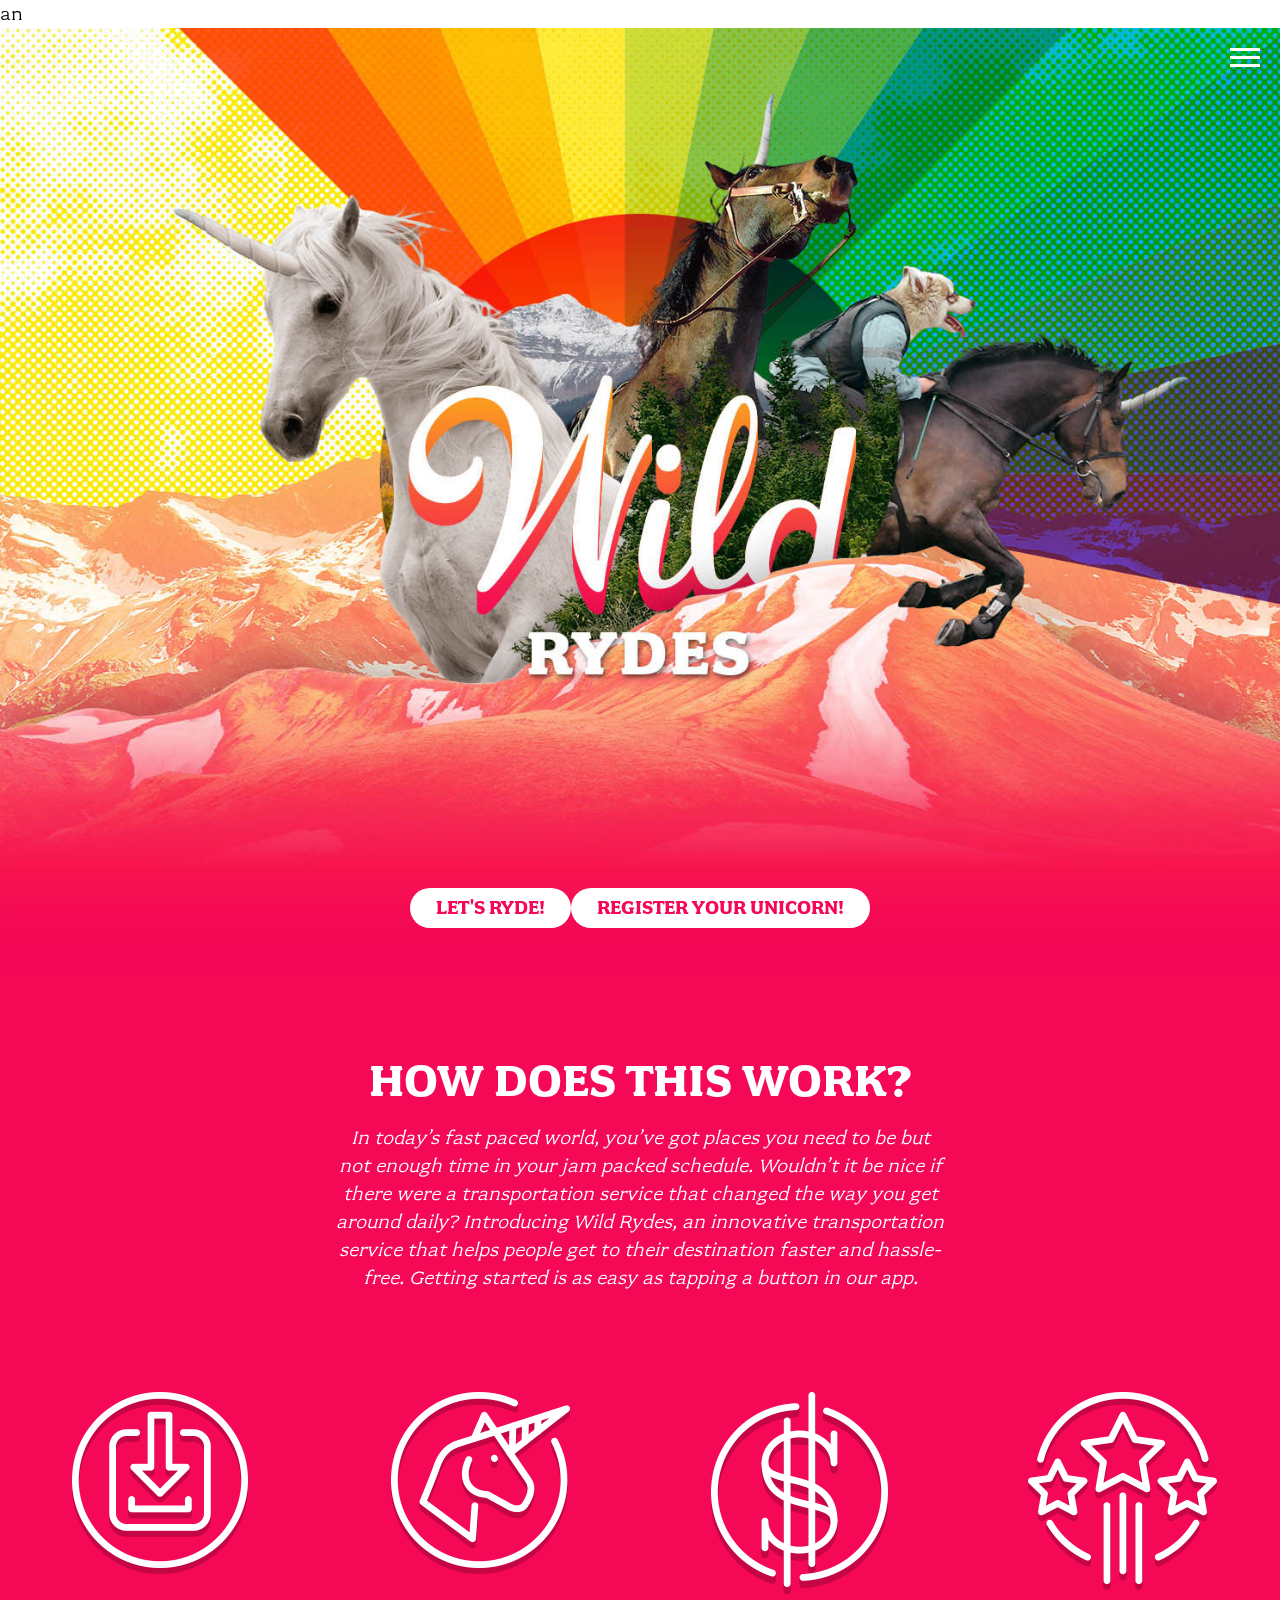
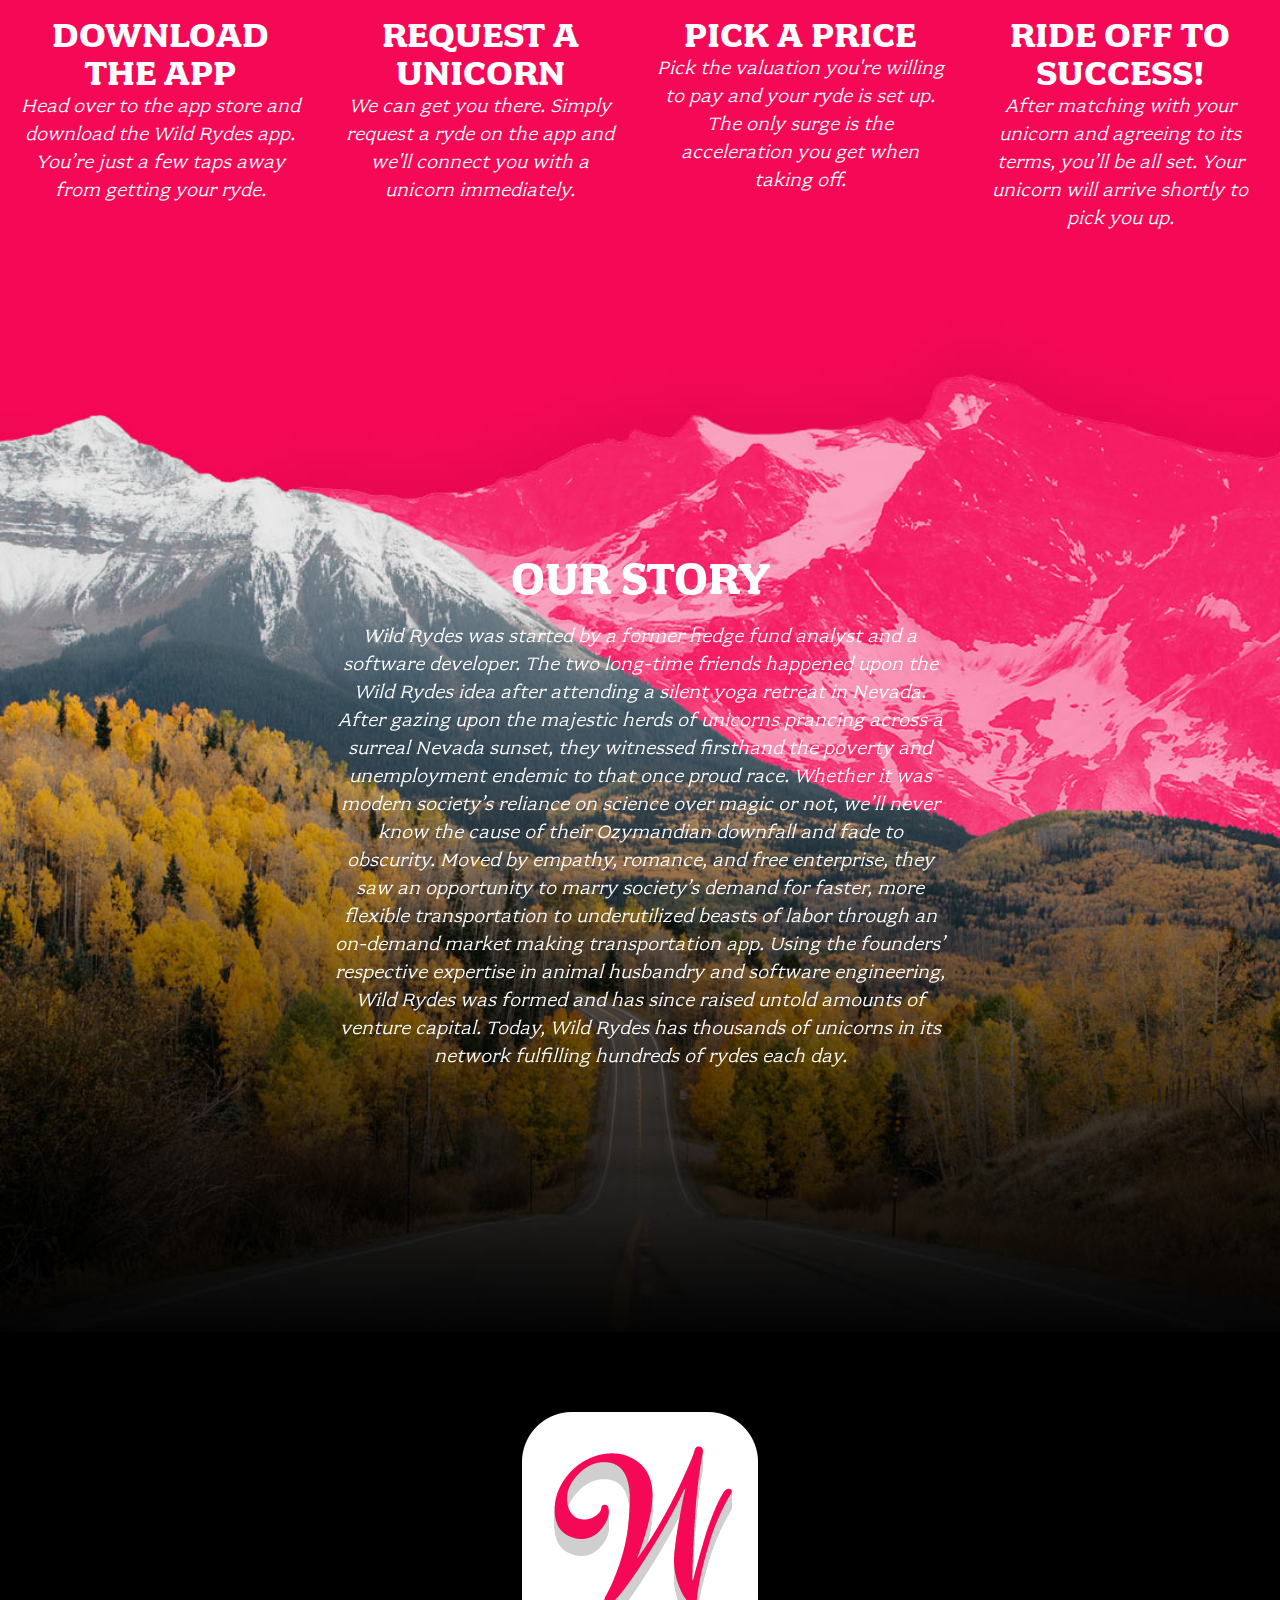
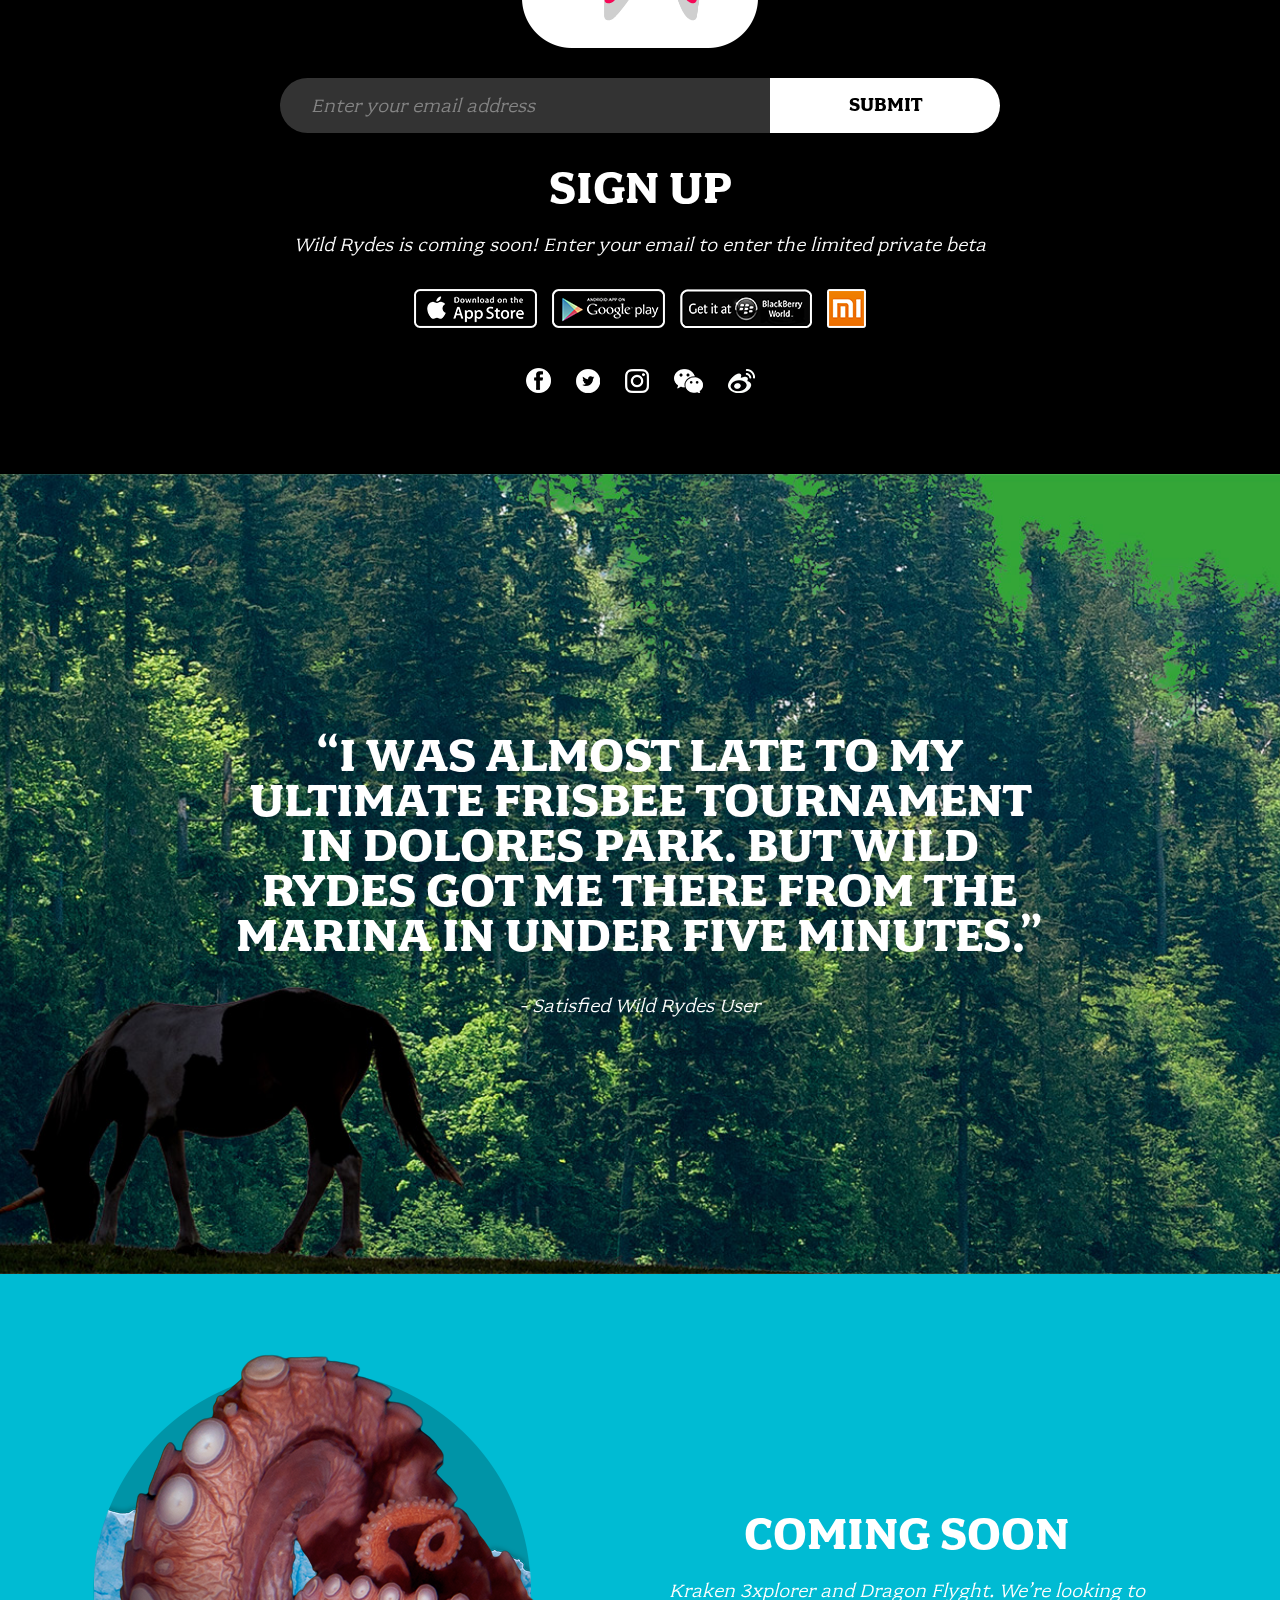
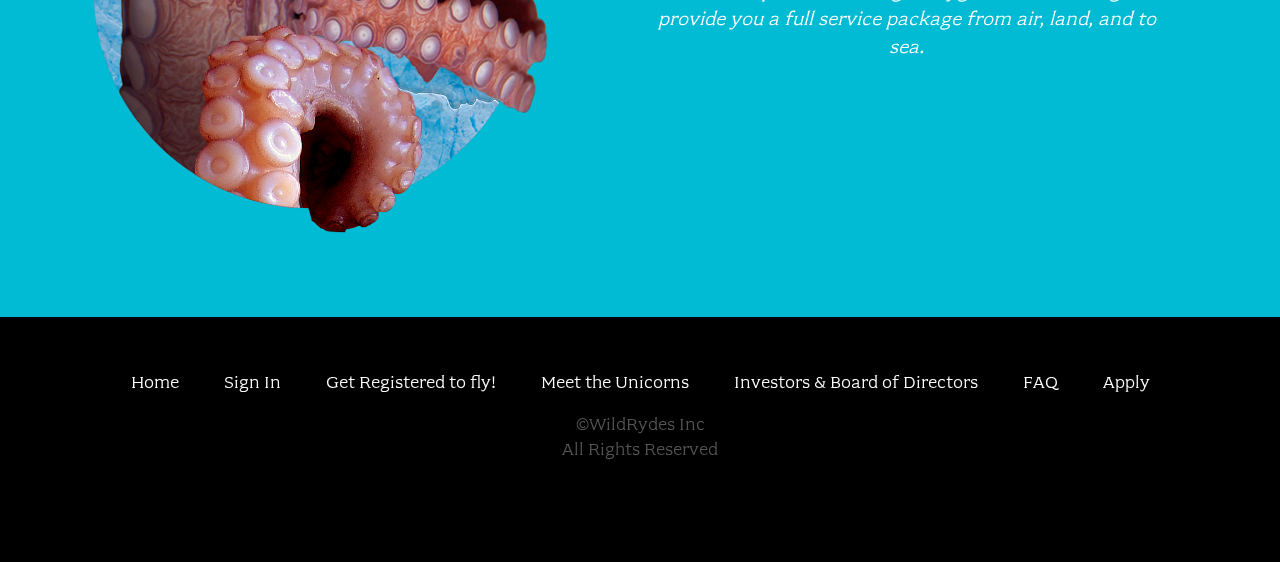
==== commit 9d3edc8c: "Update index.html" ====
--- a/index.html
+++ b/index.html
@@ -28,7 +28,7 @@
       </ul>
     </nav>
     <button type="button" class="btn-menu"><span>Menu</span></button>
-    <a class="home-button" href="/register.html">Let's Ryde!</a><a class="home-button2" href="registerYourUnicorn.html">Register Your Unicorn!</a>
+    <div style="display:flex; position:absolute; left:50%; bottom:5%; -webkit-transform:translateX(-50%); transform:translateX(-50%);"><a class="home-button" href="/register.html">Let's Ryde!</a><a class="home-button2" href="registerYourUnicorn.html">Register Your Unicorn!</a></div>
   </header>
 
   <section class="home-about">
--- a/css/main.css
+++ b/css/main.css
@@ -9,11 +9,11 @@
   font-size:1.25rem;
   text-transform:uppercase;
   padding:.3125rem 1.5625rem;
-  position:absolute;
-  left:45%;
+  position:static;
+  /*left:45%;
   bottom:5%;
   -webkit-transform:translateX(-50%);
-  transform:translateX(-50%);
+  transform:translateX(-50%);*/
   font-weight:700}
 
 .home-button2{
@@ -26,11 +26,11 @@
   font-size:1.25rem;
   text-transform:uppercase;
   padding:.3125rem 1.5625rem;
-  position:absolute;
-  left:55%;
+  position:static;
+  /*left:55%;
   bottom:5%;
   -webkit-transform:translateX(-50%);
-  transform:translateX(-50%);
+  transform:translateX(-50%);*/
   font-weight:700}
 
 @media screen and (min-width:40em){.page-home .home-button{bottom:22%}}.home-about{background:#f50856;color:#fff;padding:5rem 0;text-align:center}.home-about-block{margin:2.5rem 0}@media screen and (min-width:64em){.home-about-block{margin:5rem 0 0}}@media screen and (min-width:90em){.home-about-block{max-width:15rem;margin-left:auto;margin-right:auto}}.home-about-block .title{margin:0}.home-about-block .title:before{content:'';display:block;margin:0 auto 1.25rem;height:12.75rem}@media screen and (min-width:64em){.home-about-block .title{font-size:2.375rem}}.home-about-block .content{margin:0}.home-about-block .icon-download:before{background:url(../images/wr-home-block-1.png) no-repeat;width:11rem}.home-about-block .icon-unicorn:before{background:url(../images/wr-home-block-2.png) no-repeat;width:14.75rem}.home-about-block .icon-price:before{background:url(../images/wr-home-block-3.png) no-repeat;width:13.75rem}.home-about-block .icon-success:before{background:url(../images/wr-home-block-4.png) no-repeat;width:14.75rem}.home-story{background:url(../images/wr-home-about.jpg) no-repeat bottom;background-size:cover;color:#fff;text-align:center;padding:5rem 0}@media screen and (min-width:64em){.home-story{height:54.6875rem;display:-webkit-box;display:-ms-flexbox;display:flex;-webkit-box-align:center;-ms-flex-align:center;align-items:center}}@media screen and (min-width:75em){.home-story{height:63.75rem}}.home-sign-up{background:#000;color:#fff;text-align:center;padding:5rem 0}.home-sign-up .icon-w{max-width:50%}@media screen and (min-width:64em){.home-sign-up .icon-w{max-width:100%}}.home-sign-up form{max-width:45rem;margin:1.875rem auto;overflow:hidden}.home-sign-up form input{background:#333;border:1px solid transparent;color:#fff;padding:.3125rem;outline:none;width:100%}@media screen and (min-width:40em){.home-sign-up form input{border-top-left-radius:40px;border-bottom-left-radius:40px;float:left;height:3.4375rem;padding:.3125rem 1.875rem;width:calc(100% - 230px)}}.home-sign-up form button{background:#fff;border:1px solid transparent;color:#000;font-weight:700;text-transform:uppercase;outline:none;width:100%}@media screen and (min-width:40em){.home-sign-up form button{border-top-right-radius:40px;border-bottom-right-radius:40px;float:left;height:3.4375rem;width:14.375rem}}.home-sign-up .apps{margin:1.875rem 0}@media screen and (min-width:40em){.home-sign-up .apps a{margin:0 .3125rem}}.home-sign-up .social a{display:inline-block;text-indent:-999em;height:1.5rem;width:1.5rem;margin:0 .625rem;vertical-align:middle}.home-sign-up .social .icon-fb{background:url(../images/wr-home-facebook.png) no-repeat;height:1.5625rem;width:1.5625rem}.home-sign-up .social .icon-tw{background:url(../images/wr-home-twitter.png) no-repeat}.home-sign-up .social .icon-ig{background:url(../images/wr-home-instagram.png) no-repeat}.home-sign-up .social .icon-wc{background:url(../images/wr-home-wechat.png) no-repeat;width:1.8125rem}.home-sign-up .social .icon-wb{background:url(../images/wr-home-weibo.png) no-repeat;width:1.6875rem}.home-quote{background:url(../images/wr-home-quote.jpg) no-repeat bottom;background-size:cover;color:#fff;text-align:center;padding:5rem 0;line-height:.9}@media screen and (min-width:40em){.home-quote{display:-webkit-box;display:-ms-flexbox;display:flex;-webkit-box-align:center;-ms-flex-align:center;align-items:center}}@media screen and (min-width:64em){.home-quote{height:37.5rem}}@media screen and (min-width:75em){.home-quote{height:50rem}}.home-quote .quote{text-transform:uppercase;font-weight:900;margin-bottom:2.5rem}@media screen and (min-width:40em){.home-quote .quote{font-size:1.875rem}}@media screen and (min-width:64em){.home-quote .quote{font-size:3.125rem}}.home-quote .quoter{font-style:italic}.kraken-callout{background:#00bbd3;color:#fff;text-align:center;padding:5rem 0}@media screen and (min-width:40em){.kraken-callout .row{display:-webkit-box;display:-ms-flexbox;display:flex;-webkit-box-align:center;-ms-flex-align:center;align-items:center}}.kraken-callout img{max-width:80%;margin-bottom:1.25rem}@media screen and (min-width:40em){.kraken-callout img{max-width:100%;margin:0}}.page-unicorns .site-header{background:url(../images/wr-unicorn-header.png) no-repeat top;background-size:cover;text-align:center;padding:1.875rem 0}@media screen and (min-width:64em){.page-unicorns .site-header{min-height:31.25rem}}@media screen and (min-width:90em){.page-unicorns .site-header{min-height:40.625rem}}.unicorns-list{margin-top:2.5rem;text-align:center}@media screen and (min-width:64em){.unicorns-list{margin-bottom:3.75rem}}.unicorns-list img{margin-bottom:1.25rem}.unicorns-list .title{margin:0}.unicorns-list .subtitle{font-style:italic}.unicorns-list .subtitle:after{content:'-';display:block}.unicorns-list .content{margin-top:0}.unicorns-list .unicorn{overflow:hidden;margin-bottom:1.875rem}@media screen and (min-width:40em){.unicorns-list .unicorn{display:-webkit-box;display:-ms-flexbox;display:flex;-webkit-box-align:center;-ms-flex-align:center;align-items:center}}.unicorns-list .jimmy .subtitle,.unicorns-list .jimmy .title{color:#f50856}.unicorns-list .henry .subtitle,.unicorns-list .henry .title{color:#00bbd3}.unicorns-list .veronica .subtitle,.unicorns-list .veronica .title{color:#ffc400}.page-investors .top-section{background:url(../images/wr-investors-header.png) no-repeat bottom;background-size:cover;text-align:center;padding:1.875rem 0}@media screen and (min-width:64em){.page-investors .top-section{padding-bottom:3.75rem}}.investors-list{color:#fff;text-align:center}@media screen and (min-width:64em){.investors-list{margin-top:3.75rem}}.investors-list .investor{margin:0 auto 2.5rem;max-width:25rem}@media screen and (min-width:64em){.investors-list .investor{max-width:100%}}.investors-list .title{-webkit-hyphens:auto;-ms-hyphens:auto;hyphens:auto;margin:0}.investors-list .title:before{content:'';display:block;margin:0 auto 1.25rem;height:10.875rem}@media screen and (min-width:40em){.investors-list .title{font-size:1.875rem}}.investors-list .title.pcp:before{background:url(../images/wr-investors-pcp.png) no-repeat 50%;width:8.8125rem}.investors-list .title.awesome:before{background:url(../images/wr-investors-awesome.png) no-repeat 50%;width:7.75rem}.investors-list .title.barn:before{background:url(../images/wr-investors-thebarn.png) no-repeat 50%;width:7.4375rem}.investors-list .subtitle{font-style:italic}.board-directors{background:#000;color:#fff;text-align:center}@media screen and (min-width:64em){.board-directors{padding:1.875rem 0}}.board-directors .block{display:-webkit-box;display:-ms-flexbox;display:flex;-webkit-box-align:center;-ms-flex-align:center;align-items:center;-webkit-box-pack:center;-ms-flex-pack:center;justify-content:center;-webkit-box-orient:vertical;-webkit-box-direction:normal;-ms-flex-direction:column;flex-direction:column;padding:1.25rem;min-height:15.625rem;margin-bottom:.9375rem;background-position:50%;background-repeat:no-repeat;background-size:cover}@media screen and (min-width:64em){.board-directors .block{margin-bottom:1.875rem;min-height:24.375rem}}.board-directors .block:not(.intro){color:#000}.board-directors .block:not(.intro) .title{margin:0 0 .625rem}@media screen and (min-width:40em){.board-directors .block:not(.intro) .title{font-size:1.875rem}}.board-directors .block.one{background-image:url(../images/wr-investors-1.png)}.board-directors .block.two{background-image:url(../images/wr-investors-2.png)}.board-directors .block.three{background-image:url(../images/wr-investors-3.png)}.board-directors .block.four{background-image:url(../images/wr-investors-4.png)}.board-directors .block.five{background-image:url(../images/wr-investors-5.png)}.board-directors .content{margin:0;line-height:1.1}.page-faq .site-header{background:url(../images/wr-faq-header.jpg) no-repeat top;background-size:cover;color:#fff;text-align:center;padding:1.875rem 0}@media screen and (min-width:64em){.page-faq .site-header{min-height:30rem}}@media screen and (min-width:75em){.page-faq .site-header{min-height:34.375rem}}.faq-list{padding:2.5rem 0}@media screen and (min-width:40em){.faq-list{padding:3.75rem 0}}@media screen and (min-width:64em){.faq-list{font-size:1.5rem;padding:5rem 0}}.faq-list dl{margin:0}.faq-list dt{font-weight:700}.faq-list dd{margin:0 0 1.875rem}.page-apply .site-header{background:url(../images/wr-apply-header.png) no-repeat bottom;background-size:cover;color:#fff;text-align:center;padding:1.875rem 0}@media screen and (min-width:64em){.page-apply .site-header{min-height:30rem}}@media screen and (min-width:75em){.page-apply .site-header{min-height:34.375rem}}.page-apply .content{font-style:normal;font-weight:700;padding:2.5rem 0}@media screen and (min-width:64em){.page-apply .content{font-size:1.5rem}}
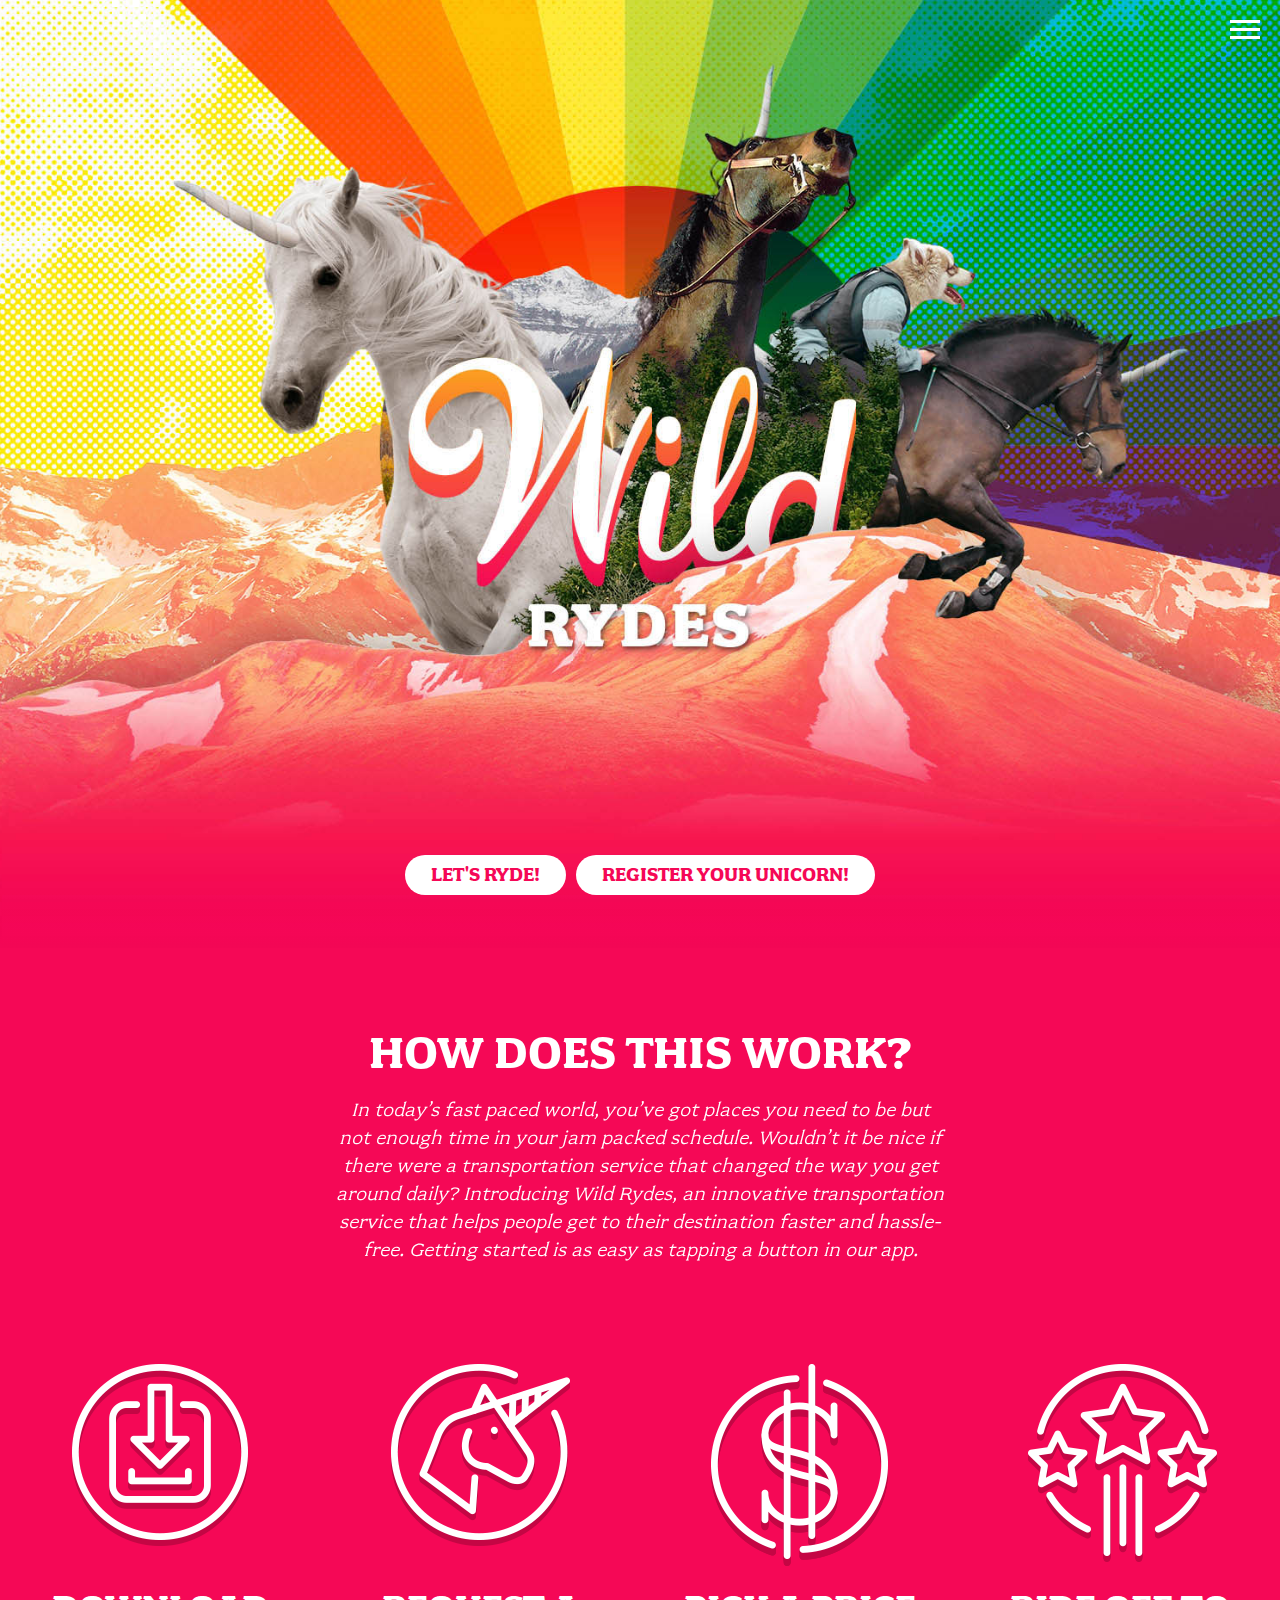
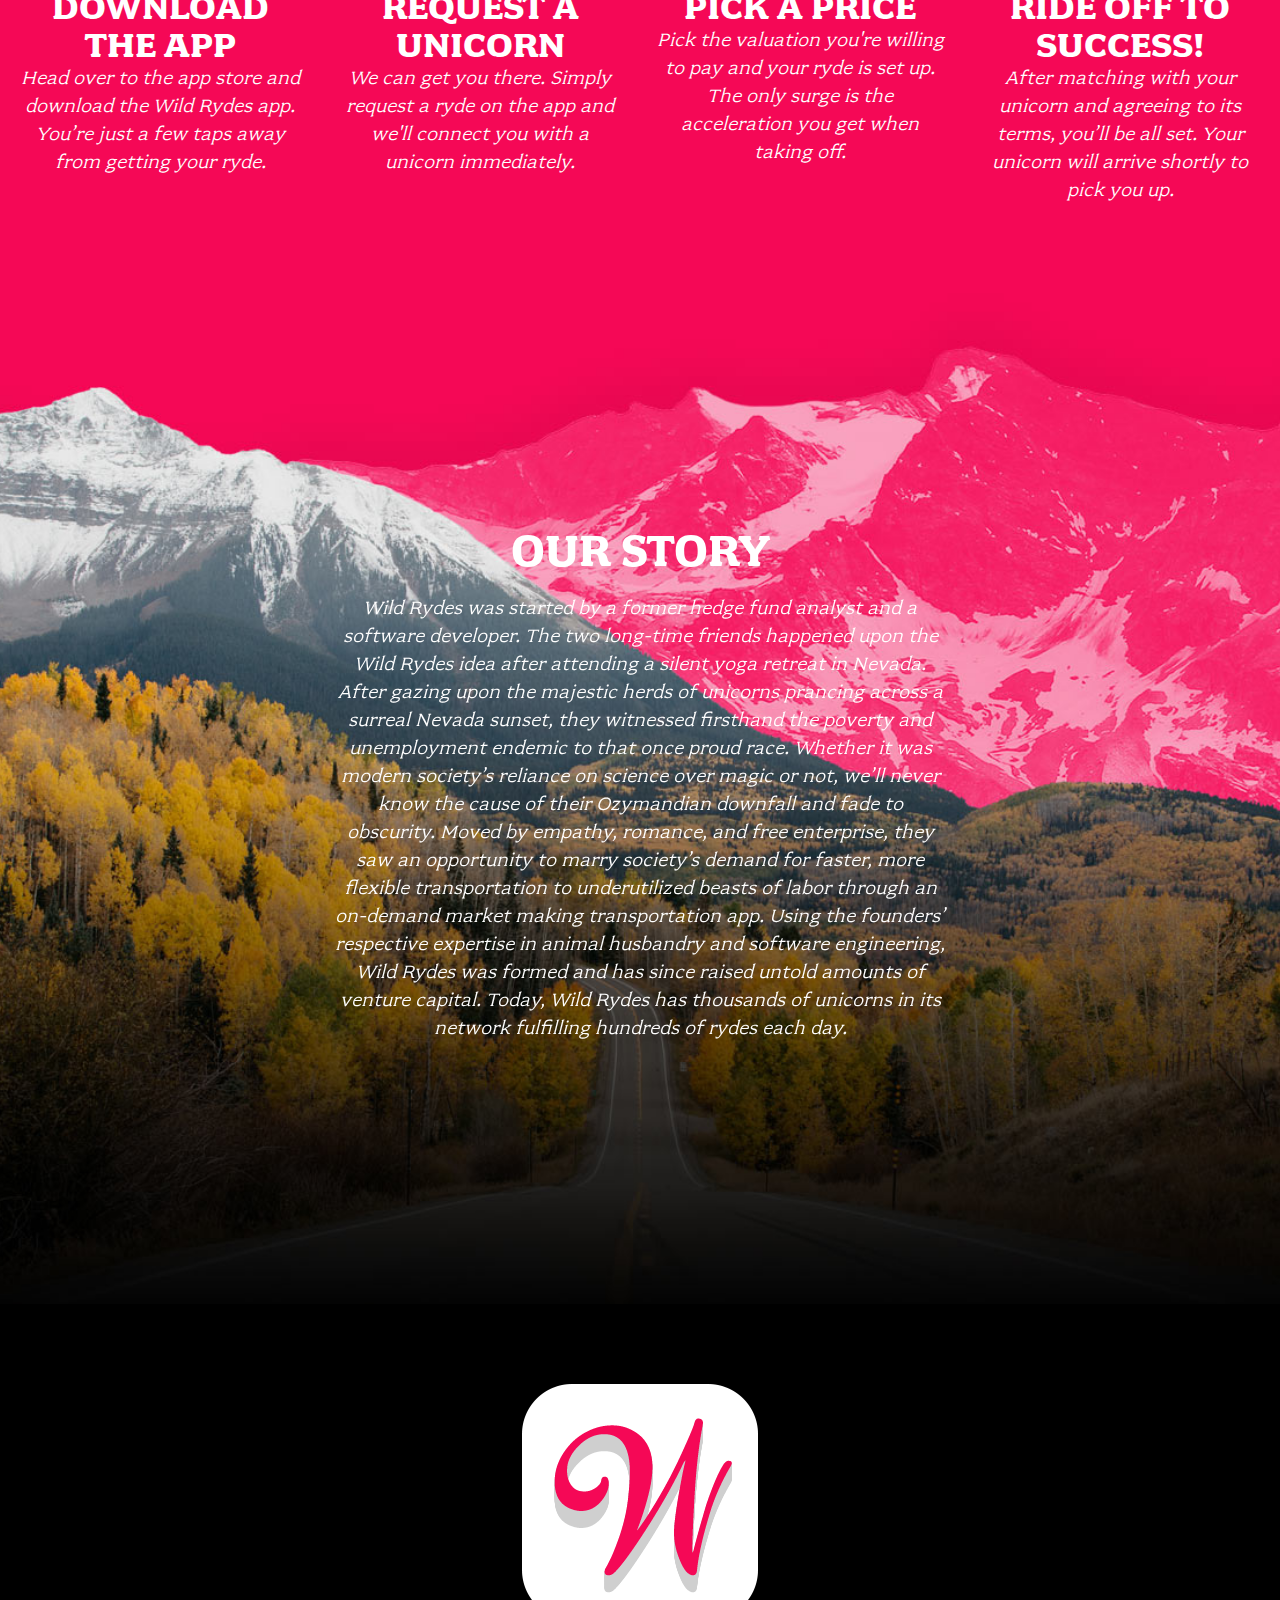
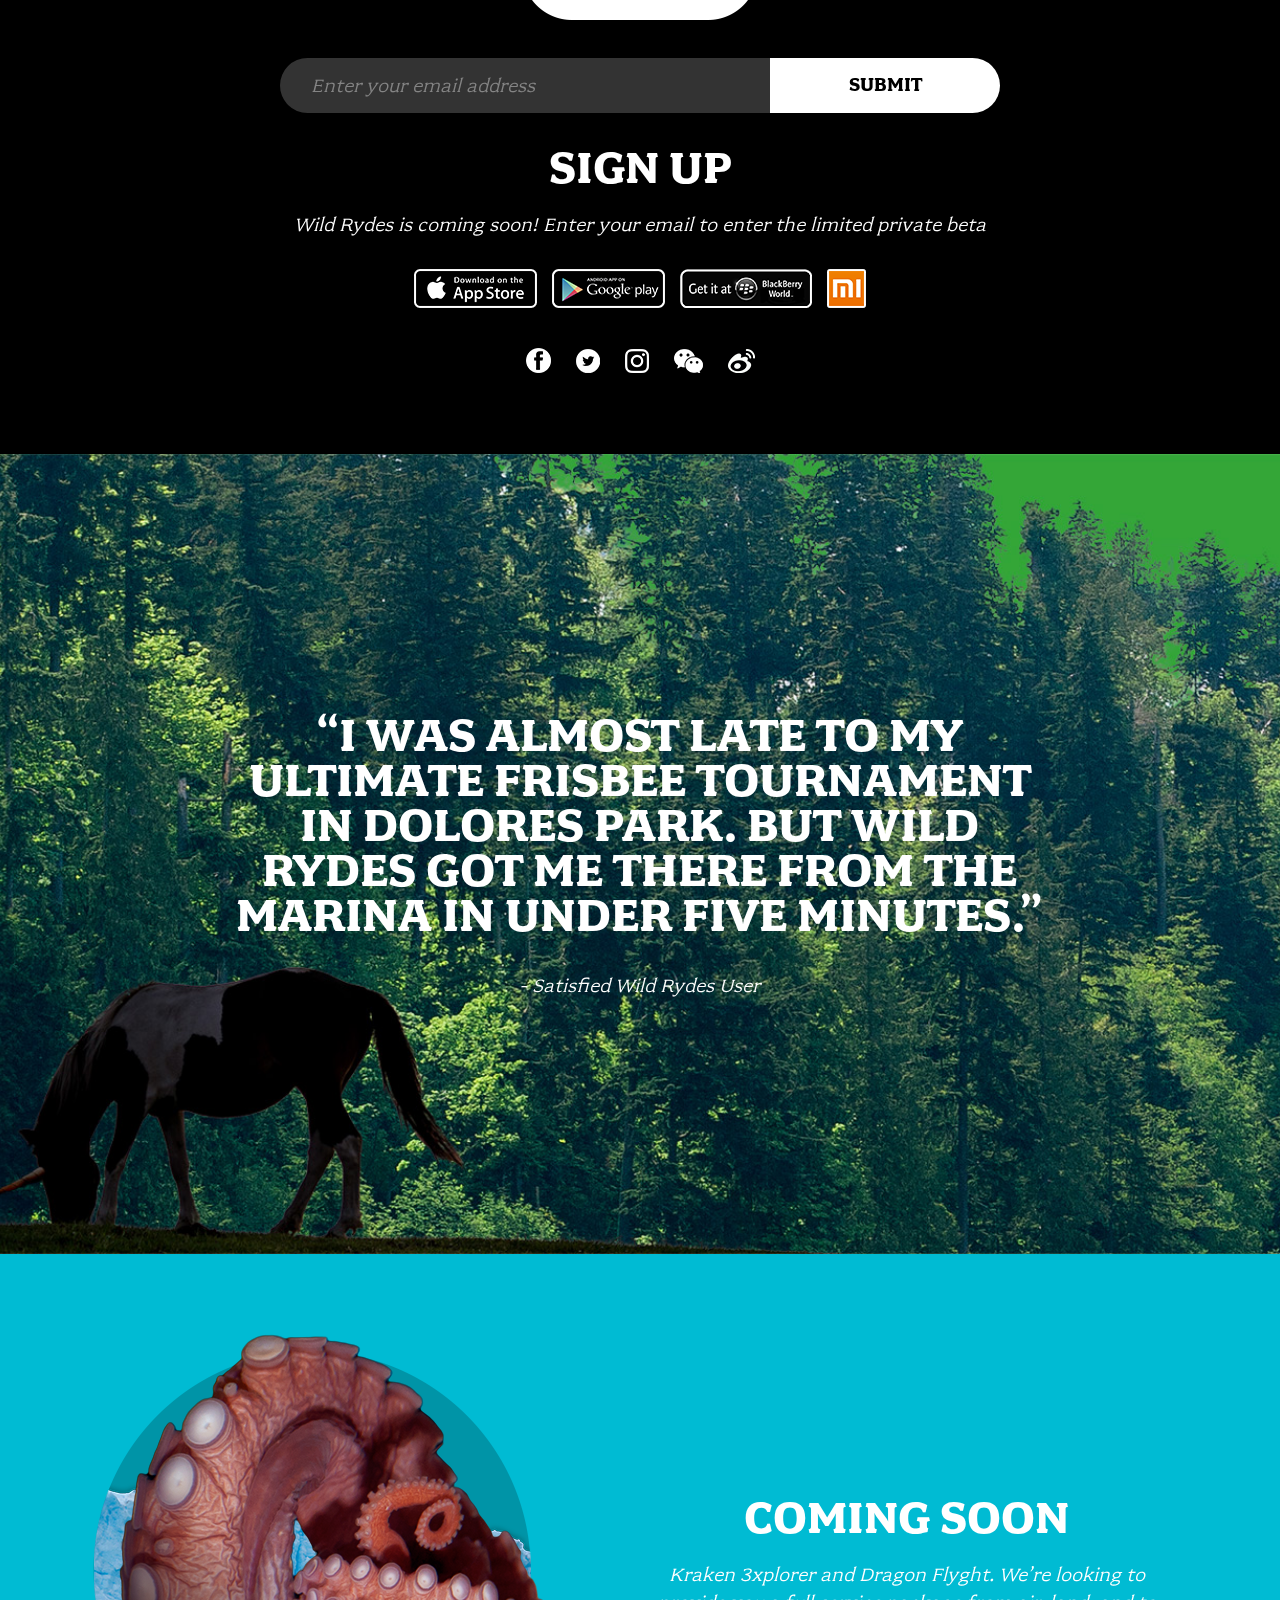
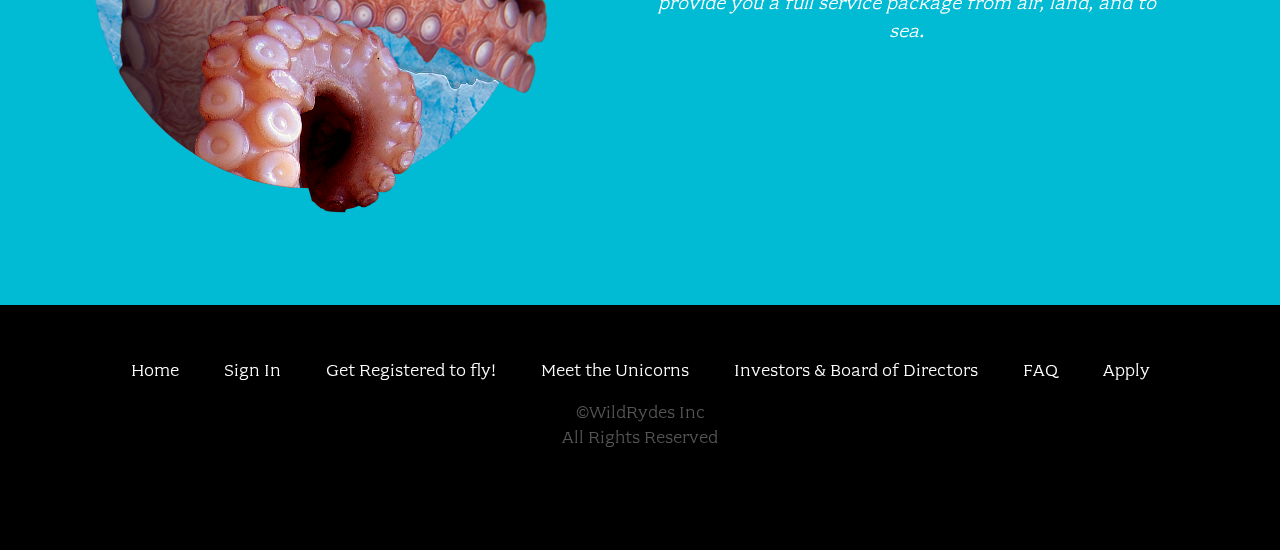
==== commit 4f7f0c6a: "Update index.html" ====
--- a/index.html
+++ b/index.html
@@ -1,4 +1,4 @@
-an <!doctype html>
+<!doctype html>
 <html class="no-js" lang="">
 <head>
   <meta charset="utf-8">
--- a/css/main.css
+++ b/css/main.css
@@ -9,6 +9,7 @@
   font-size:1.25rem;
   text-transform:uppercase;
   padding:.3125rem 1.5625rem;
+  margin: 5px;
   position:static;
   /*left:45%;
   bottom:5%;
@@ -26,6 +27,7 @@
   font-size:1.25rem;
   text-transform:uppercase;
   padding:.3125rem 1.5625rem;
+  margin:5px;
   position:static;
   /*left:55%;
   bottom:5%;
